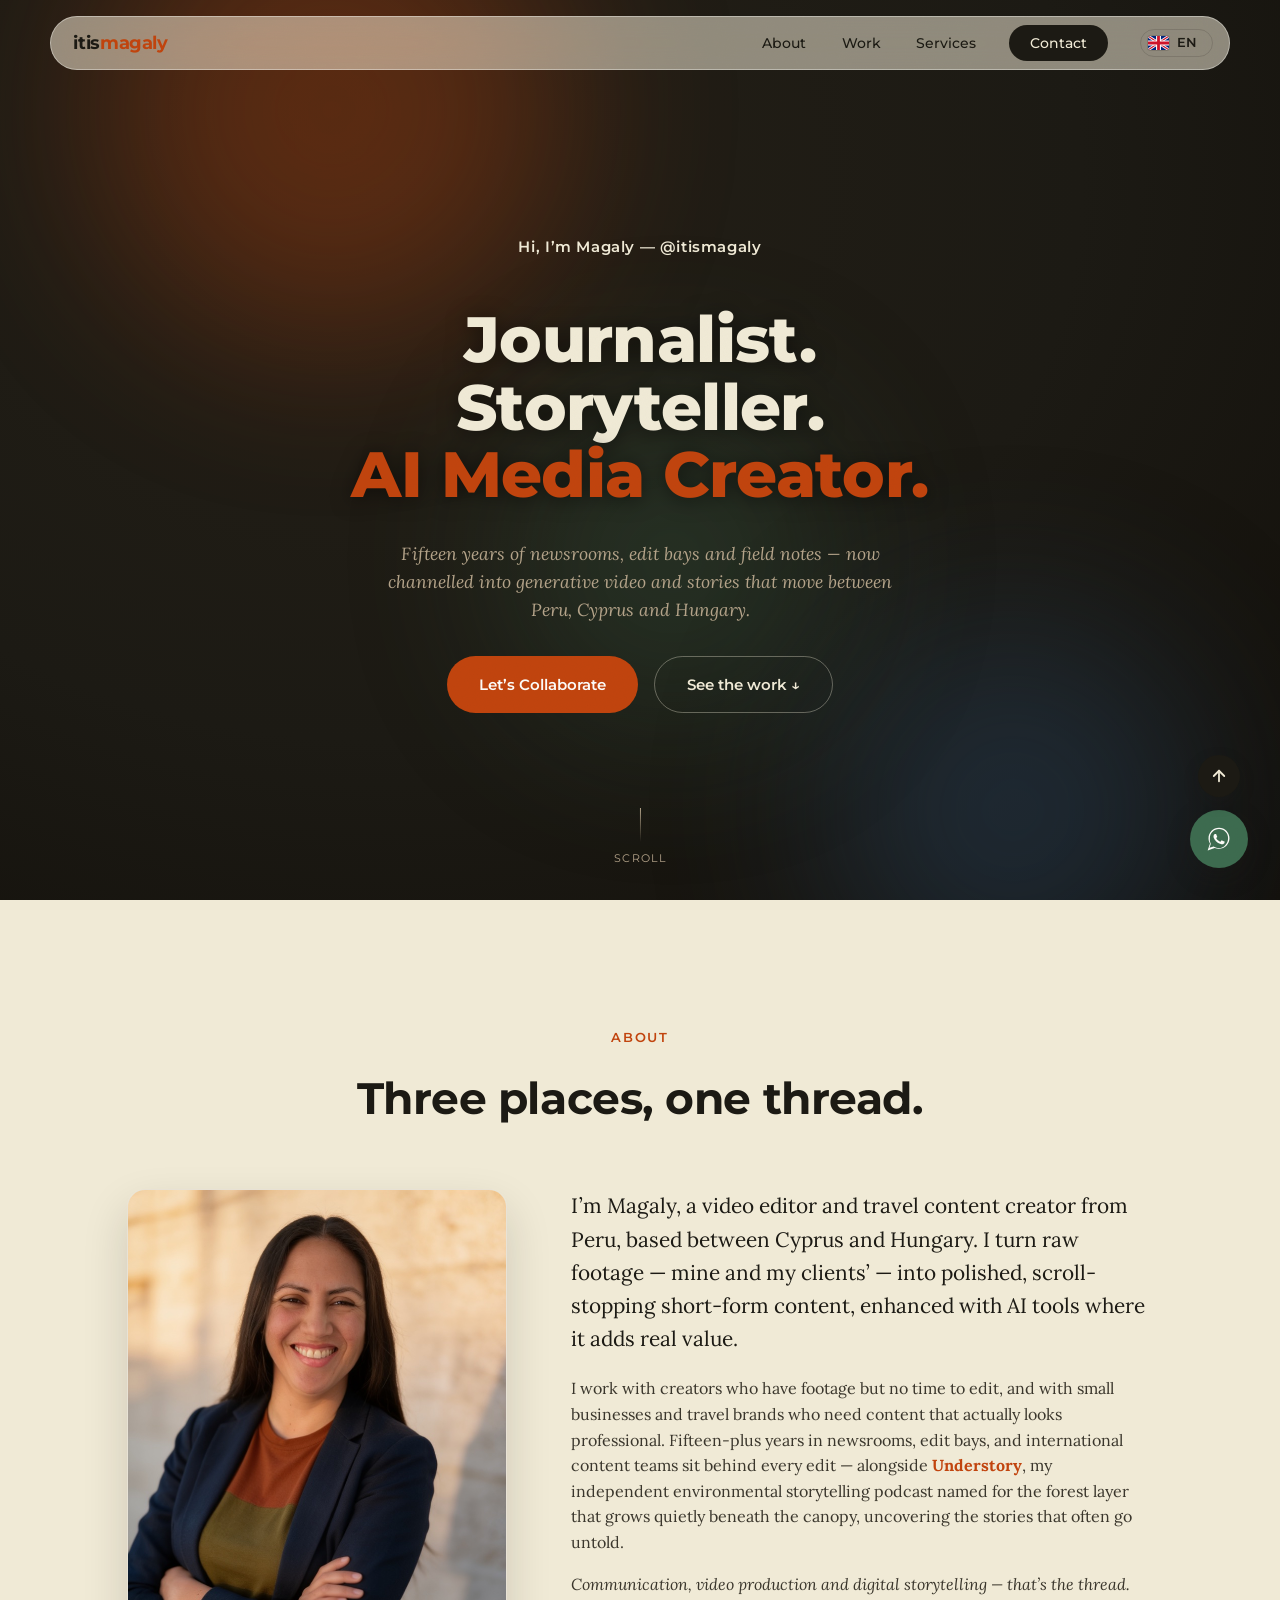
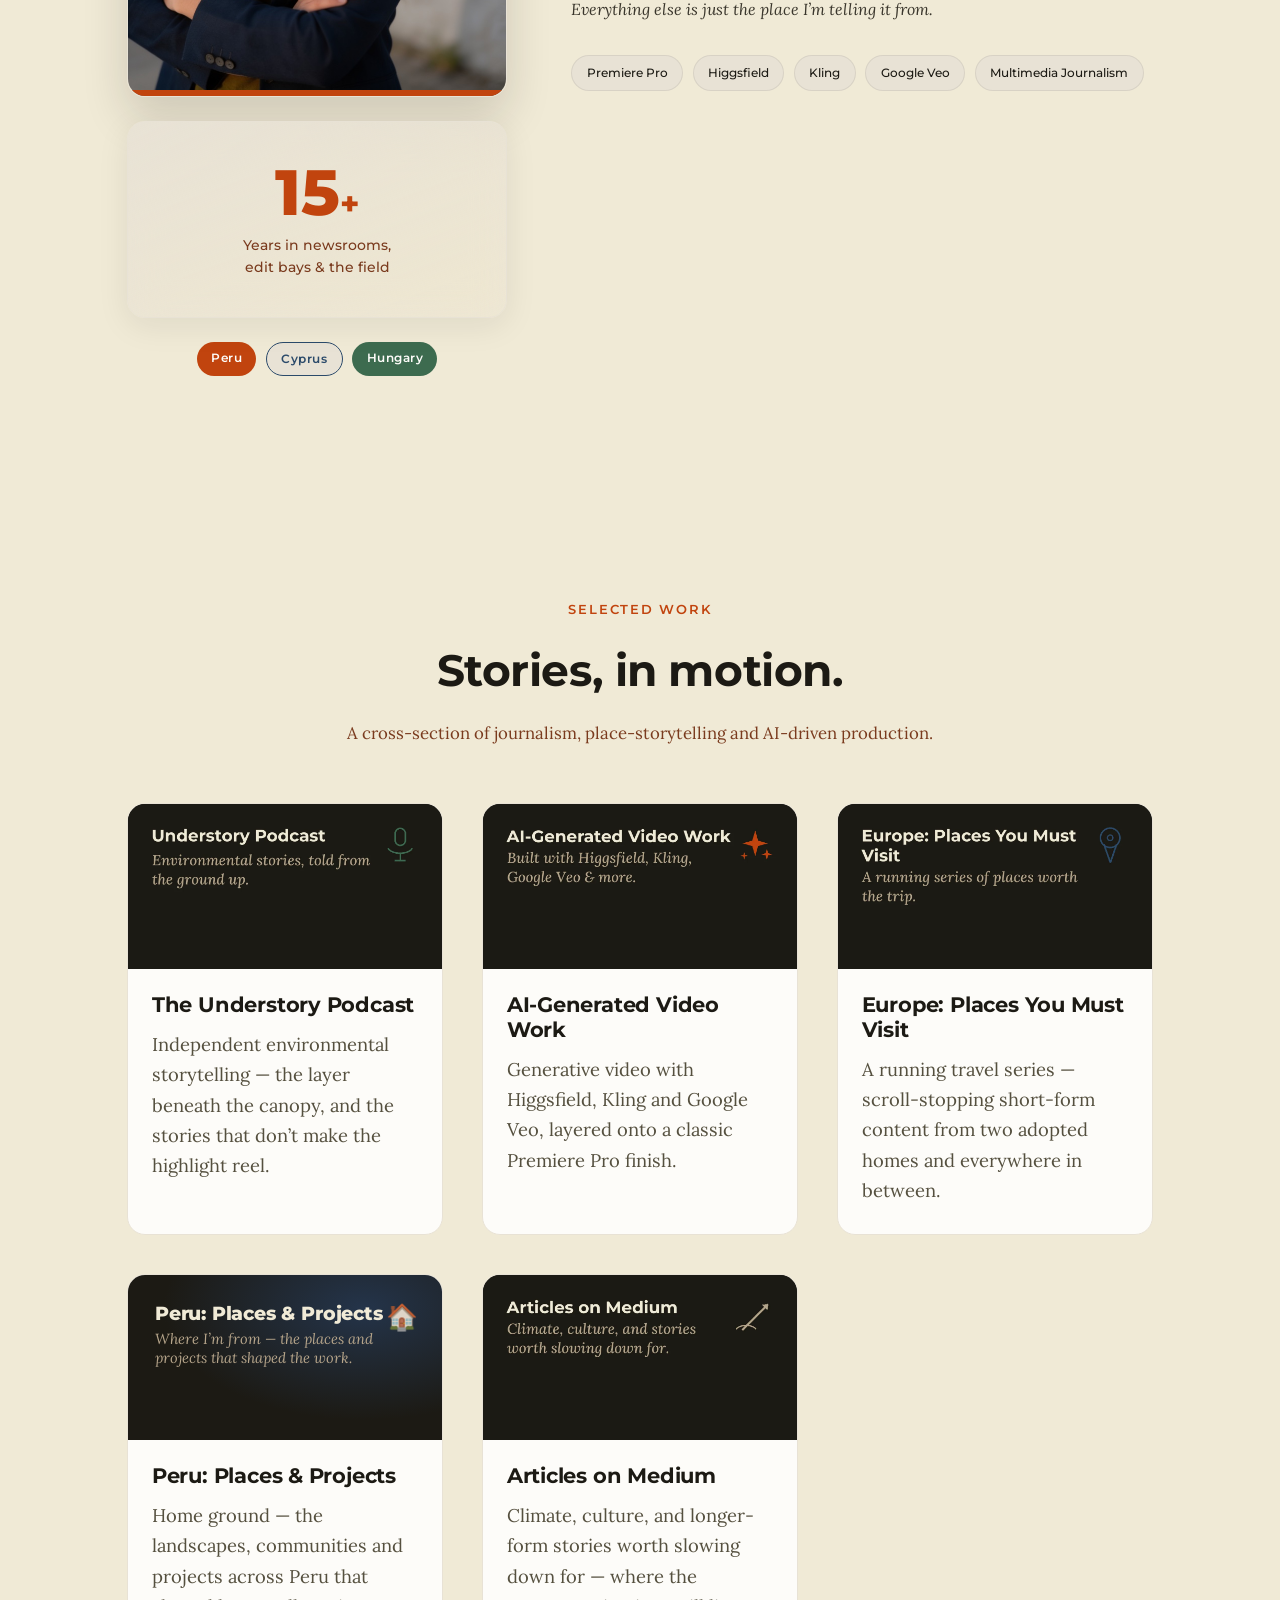
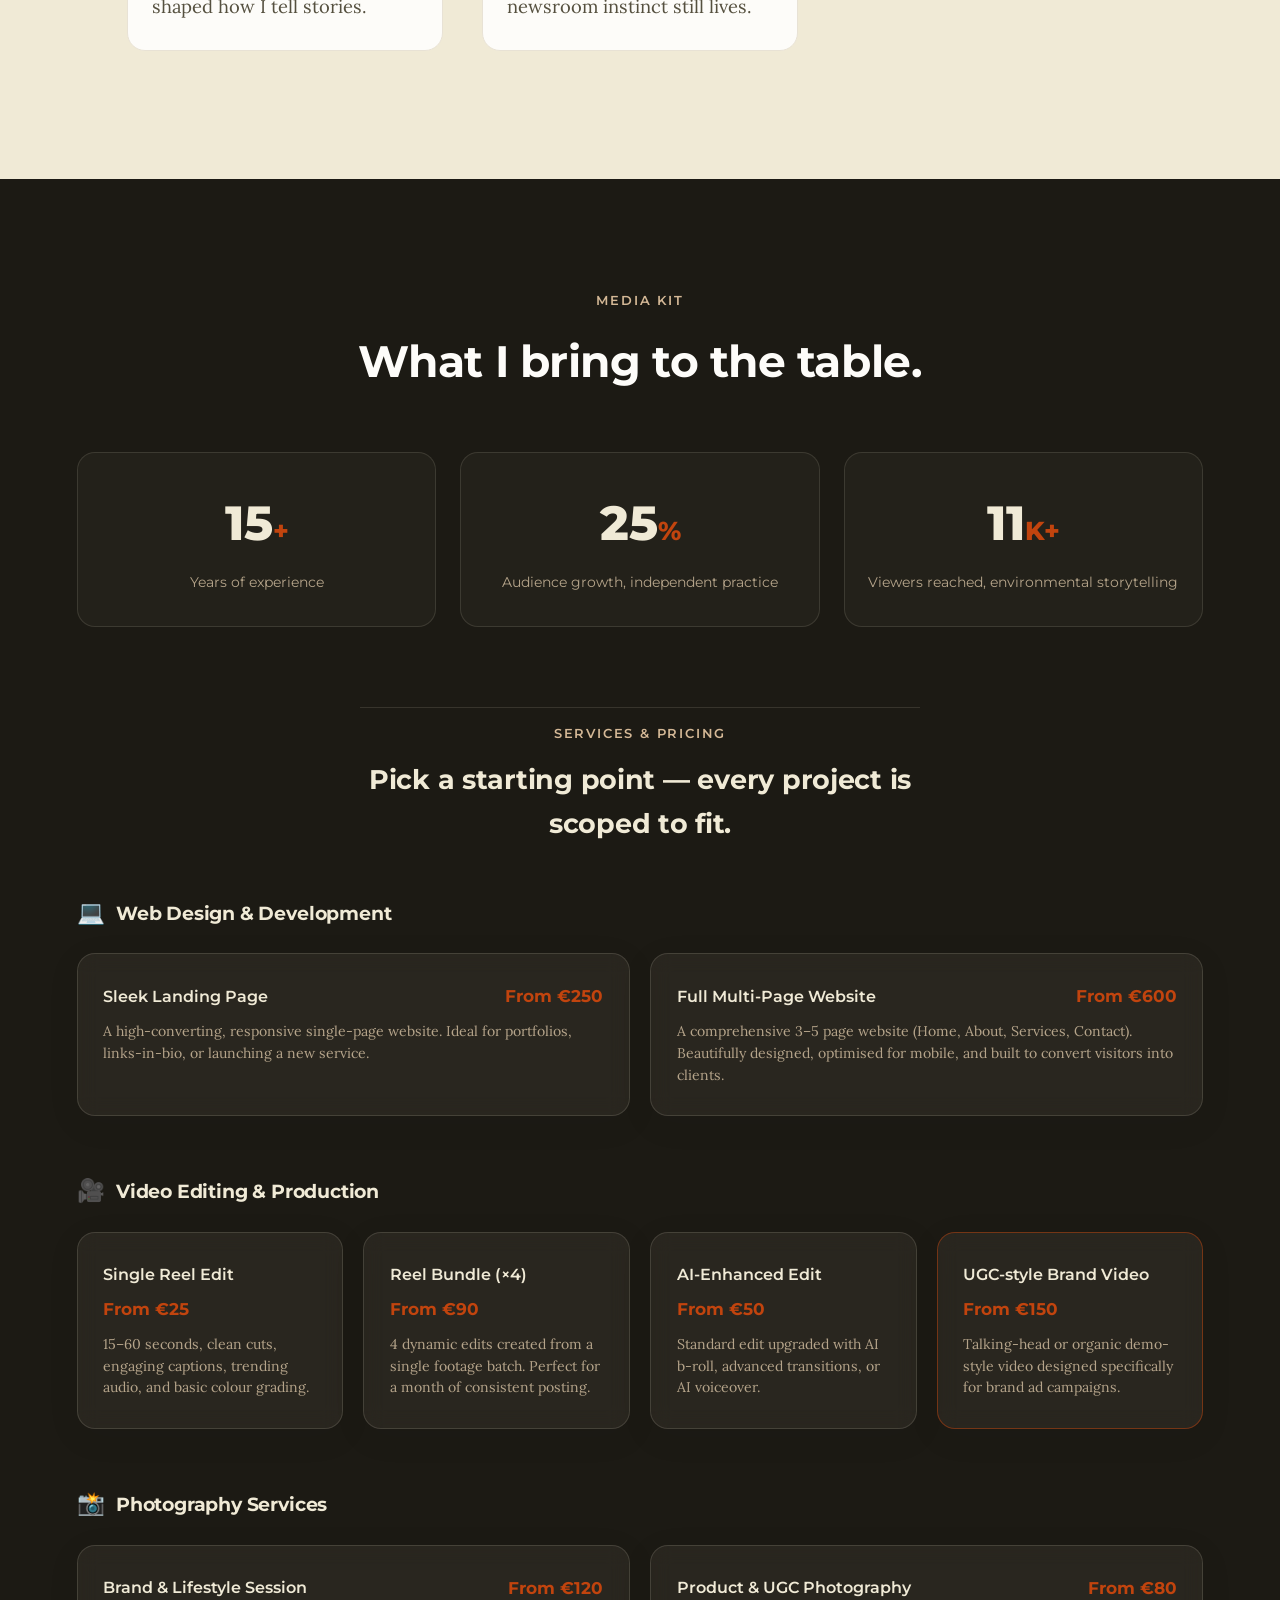
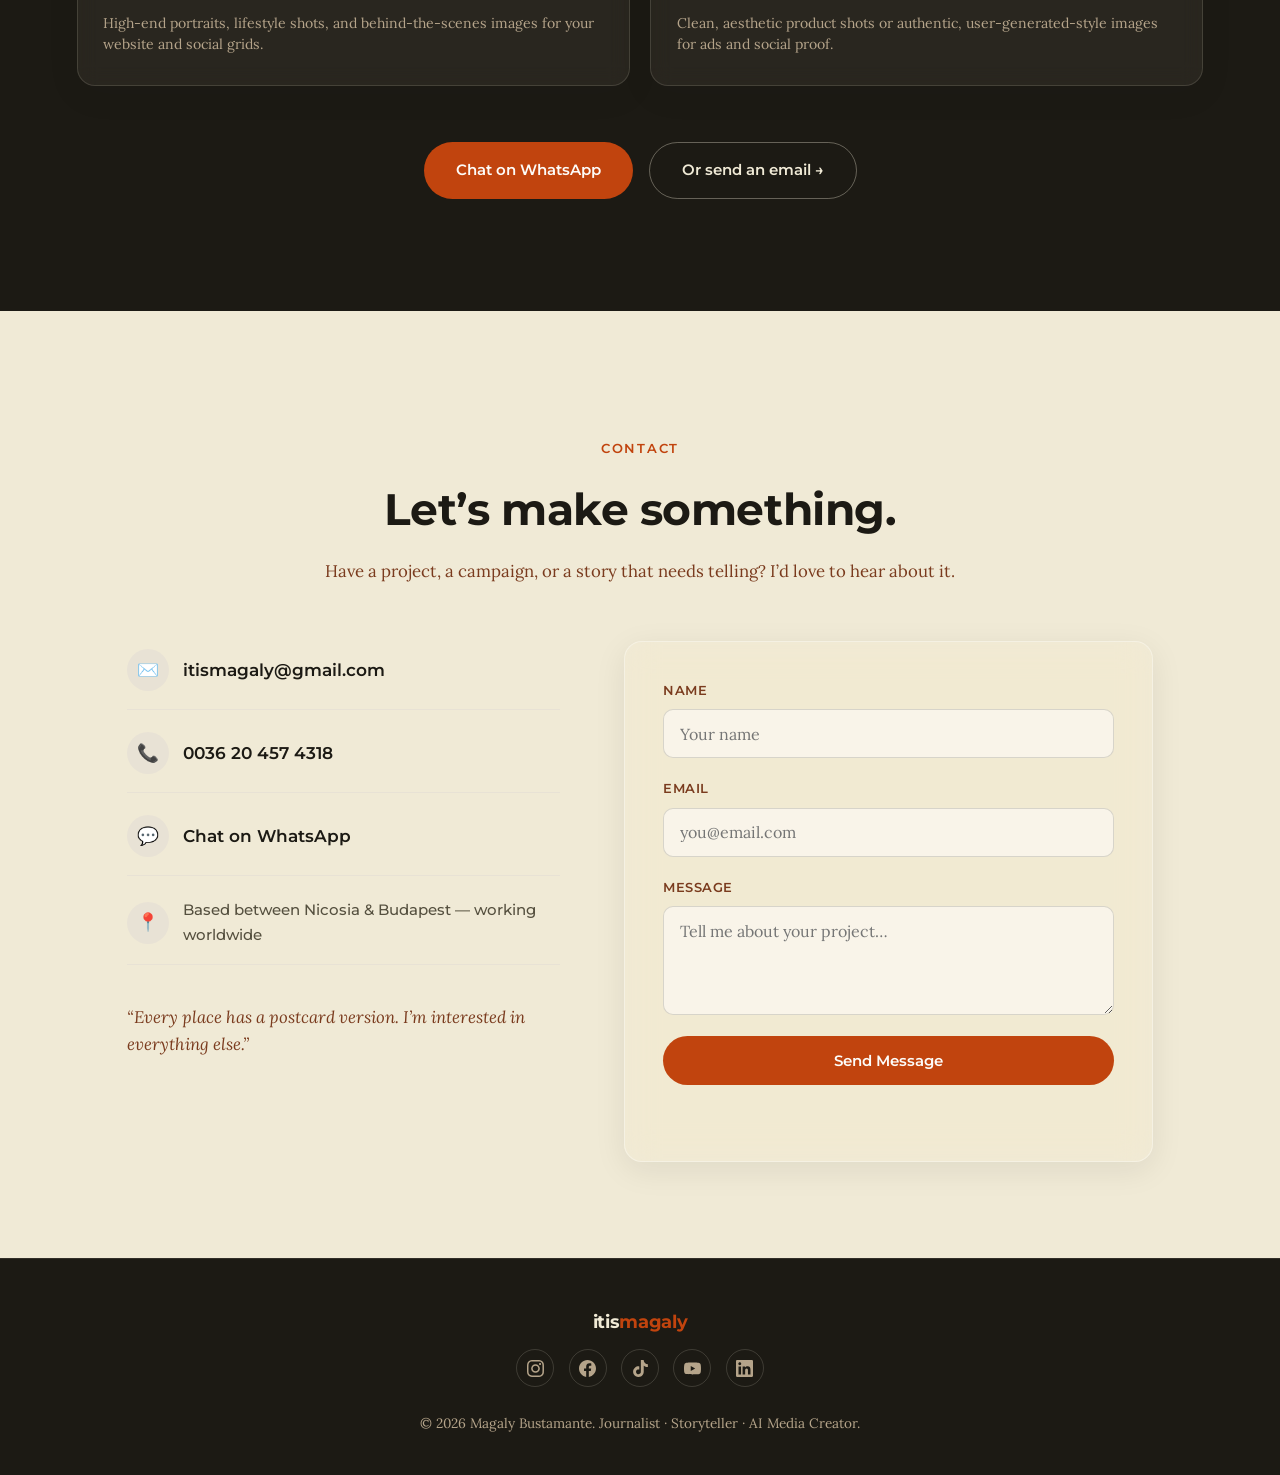
==== index.html @ c301f67a "Add Google Search Console verification meta tag" ====
<!DOCTYPE html>
<html lang="en">
<head>
<meta charset="UTF-8">
<meta name="viewport" content="width=device-width, initial-scale=1.0">
<meta name="google-site-verification" content="sNaOWu174qwGt184i1YKpu8s0p1bx9-WuOgKT7xO998" />

<!-- Google tag (gtag.js) -->
<script async src="https://www.googletagmanager.com/gtag/js?id=G-E2ERMTDMHC"></script>
<script>
  window.dataLayer = window.dataLayer || [];
  function gtag(){dataLayer.push(arguments);}
  gtag('js', new Date());

  gtag('config', 'G-E2ERMTDMHC');
</script>

<title>itismagaly — Journalist, Storyteller &amp; AI Media Creator</title>
<meta name="description" content="Magaly Bustamante — multimedia journalist, video editor and GenAI content creator connecting Peru, Cyprus and Hungary through story.">
<link rel="canonical" href="https://www.magalybustamante.com/">

<!-- Favicons -->
<link rel="icon" href="/favicon.ico" sizes="any">
<link rel="icon" type="image/png" sizes="16x16" href="/assets/favicon/favicon-16x16.png">
<link rel="icon" type="image/png" sizes="32x32" href="/assets/favicon/favicon-32x32.png">
<link rel="icon" type="image/png" sizes="48x48" href="/assets/favicon/favicon-48x48.png">
<link rel="apple-touch-icon" sizes="180x180" href="/assets/favicon/apple-touch-icon.png">
<link rel="manifest" href="/site.webmanifest">
<meta name="theme-color" content="#1C1A14">

<!-- Open Graph -->
<meta property="og:type" content="website">
<meta property="og:site_name" content="itismagaly">
<meta property="og:title" content="itismagaly — Journalist, Storyteller &amp; AI Media Creator">
<meta property="og:description" content="Magaly Bustamante — multimedia journalist, video editor and GenAI content creator connecting Peru, Cyprus and Hungary through story.">
<meta property="og:url" content="https://www.magalybustamante.com/">
<meta property="og:image" content="https://www.magalybustamante.com/assets/img/og-image.jpg">
<meta property="og:image:width" content="1200">
<meta property="og:image:height" content="630">
<meta property="og:locale" content="en_US">
<meta property="og:locale:alternate" content="es_ES">

<!-- Twitter Card -->
<meta name="twitter:card" content="summary_large_image">
<meta name="twitter:title" content="itismagaly — Journalist, Storyteller &amp; AI Media Creator">
<meta name="twitter:description" content="Magaly Bustamante — multimedia journalist, video editor and GenAI content creator connecting Peru, Cyprus and Hungary through story.">
<meta name="twitter:image" content="https://www.magalybustamante.com/assets/img/og-image.jpg">

<link rel="preconnect" href="https://fonts.googleapis.com">
<link rel="preconnect" href="https://fonts.gstatic.com" crossorigin>
<link href="https://fonts.googleapis.com/css2?family=Montserrat:wght@400;500;600;700;800&family=Lora:ital,wght@0,400;0,500;1,400;1,500&display=swap" rel="stylesheet">
<link rel="stylesheet" href="styles.css">

<script type="application/ld+json">
{
  "@context": "https://schema.org",
  "@type": "Person",
  "name": "Magaly Bustamante",
  "alternateName": "itismagaly",
  "url": "https://www.magalybustamante.com/",
  "image": "https://www.magalybustamante.com/assets/img/about-portrait.jpg",
  "jobTitle": "Journalist, Video Editor & AI Media Creator",
  "description": "Multimedia journalist, video editor and GenAI content creator connecting Peru, Cyprus and Hungary through story.",
  "email": "mailto:itismagaly@gmail.com",
  "nationality": "Peruvian",
  "sameAs": [
    "https://www.instagram.com/itismagaly/",
    "https://www.facebook.com/itismagaly/",
    "https://www.tiktok.com/@itismagaly/",
    "https://www.youtube.com/@Itismagaly",
    "https://www.linkedin.com/in/magalybustamante/",
    "https://medium.com/@itsmagaly"
  ]
}
</script>
</head>
<body>

<div class="grain"></div>
<div class="scroll-progress" id="scrollProgress"></div>

<!-- NAV -->
<header class="nav-wrap">
  <nav class="nav glass" id="nav">
    <a href="#top" class="logo">itis<span>magaly</span></a>
    <button class="nav-toggle" id="navToggle" data-i18n-aria="nav.toggleAria" aria-label="Toggle menu" aria-expanded="false">
      <span></span><span></span><span></span>
    </button>
    <ul class="nav-links" id="navLinks">
      <li><a href="#about" class="nav-link" data-i18n="nav.about">About</a></li>
      <li><a href="#work" class="nav-link" data-i18n="nav.work">Work</a></li>
      <li><a href="#services" class="nav-link" data-i18n="nav.services">Services</a></li>
      <li><a href="#contact" class="nav-link nav-cta" data-i18n="nav.contact">Contact</a></li>
      <li class="lang-item">
        <button type="button" class="lang-toggle" id="langToggle" data-i18n-aria="lang.toggleAria" aria-label="Switch to Spanish">
          <span class="lang-flag" aria-hidden="true">
            <svg class="flag-icon" id="flagGB" viewBox="0 0 60 40" xmlns="http://www.w3.org/2000/svg">
              <rect width="60" height="40" fill="#00247d"/>
              <path d="M0,0 L60,40 M60,0 L0,40" stroke="#fff" stroke-width="8"/>
              <path d="M0,0 L60,40 M60,0 L0,40" stroke="#cf142b" stroke-width="3.2"/>
              <path d="M30,0 V40 M0,20 H60" stroke="#fff" stroke-width="14"/>
              <path d="M30,0 V40 M0,20 H60" stroke="#cf142b" stroke-width="8"/>
            </svg>
            <svg class="flag-icon" id="flagES" viewBox="0 0 60 40" xmlns="http://www.w3.org/2000/svg">
              <rect width="60" height="40" fill="#aa151b"/>
              <rect y="10" width="60" height="20" fill="#f1bf00"/>
            </svg>
          </span>
          <span class="lang-code" id="langCode">EN</span>
        </button>
      </li>
    </ul>
  </nav>
</header>

<!-- HERO -->
<section class="hero" id="top">
  <div class="hero-blobs" aria-hidden="true">
    <span class="blob blob-terracotta"></span>
    <span class="blob blob-aegean"></span>
    <span class="blob blob-forest"></span>
  </div>

  <p class="eyebrow"><span data-i18n="hero.eyebrow">Hi, I&rsquo;m Magaly &mdash;</span> <span>@itismagaly</span></p>

  <h1 class="hero-title">
    <span data-i18n="hero.line1">Journalist.</span><br>
    <span data-i18n="hero.line2">Storyteller.</span><br>
    <span class="accent-text" data-i18n="hero.line3">AI Media Creator.</span>
  </h1>

  <p class="hero-sub" data-i18n="hero.sub">
    Fifteen years of newsrooms, edit bays and field notes &mdash; now channelled into
    generative video and stories that move between Peru, Cyprus and Hungary.
  </p>
  <div class="hero-cta">
    <a href="#contact" class="btn btn-primary btn-glow" data-i18n="hero.cta1">Let&rsquo;s Collaborate</a>
    <a href="#work" class="btn btn-ghost" data-i18n="hero.cta2">See the work &darr;</a>
  </div>

  <div class="scroll-cue" aria-hidden="true">
    <span></span>
    <small data-i18n="hero.scroll">Scroll</small>
  </div>
</section>

<!-- ABOUT -->
<section class="about" id="about">
  <div class="section-head reveal">
    <p class="kicker" data-i18n="about.kicker">About</p>
    <h2 data-i18n="about.title">Three places, one thread.</h2>
  </div>

  <div class="about-grid">
    <div class="about-figure reveal">
      <div class="portrait">
        <img src="assets/img/about-portrait.jpg" alt="Magaly Bustamante" width="750" height="1000" loading="lazy" decoding="async">
      </div>
      <div class="about-meta">
        <div class="stat-card glass">
          <span class="stat-num"><span class="count" data-count-to="15">0</span><small>+</small></span>
          <span class="stat-label" data-i18n-html="about.statLabel">Years in newsrooms,<br>edit bays &amp; the field</span>
        </div>
        <div class="place-tags">
          <span class="tag tag-terracotta" data-i18n="about.placePeru">Peru</span>
          <span class="tag tag-limestone" data-i18n="about.placeCyprus">Cyprus</span>
          <span class="tag tag-forest" data-i18n="about.placeHungary">Hungary</span>
        </div>
      </div>
    </div>

    <div class="about-copy reveal">
      <p class="lead" data-i18n="about.lead">
        I&rsquo;m Magaly, a video editor and travel content creator from Peru, based
        between Cyprus and Hungary. I turn raw footage &mdash; mine and my clients&rsquo;
        &mdash; into polished, scroll-stopping short-form content, enhanced with AI tools
        where it adds real value.
      </p>
      <p data-i18n-html="about.body">
        I work with creators who have footage but no time to edit, and with small
        businesses and travel brands who need content that actually looks professional.
        Fifteen-plus years in newsrooms, edit bays, and international content teams sit
        behind every edit &mdash; alongside <strong>Understory</strong>, my independent
        environmental storytelling podcast named for the forest layer that grows quietly
        beneath the canopy, uncovering the stories that often go untold.
      </p>
      <p class="italic-line" data-i18n="about.italic">
        Communication, video production and digital storytelling &mdash; that&rsquo;s the
        thread. Everything else is just the place I&rsquo;m telling it from.
      </p>

      <div class="tool-row">
        <span class="tool-chip">Premiere Pro</span>
        <span class="tool-chip">Higgsfield</span>
        <span class="tool-chip">Kling</span>
        <span class="tool-chip">Google Veo</span>
        <span class="tool-chip" data-i18n="about.toolJournalism">Multimedia Journalism</span>
      </div>
    </div>
  </div>
</section>

<!-- PORTFOLIO -->
<section class="work" id="work">
  <div class="section-head reveal">
    <p class="kicker" data-i18n="work.kicker">Selected Work</p>
    <h2 data-i18n="work.title">Stories, in motion.</h2>
    <p class="section-sub" data-i18n="work.sub">A cross-section of journalism, place-storytelling and AI-driven production.</p>
  </div>

  <div class="work-grid">

    <a class="card reveal" data-tag="understory" href="https://www.youtube.com/playlist?list=PLd1mB99e3rIVrYmDIwRvPOxI6RP_2pS56" target="_blank" rel="noopener">
      <div class="card-media">
        <picture>
          <source srcset="assets/img/work-understory.webp" type="image/webp">
          <img src="assets/img/work-understory.png" alt="Understory Podcast cover — environmental stories, told from the ground up" width="1200" height="630" loading="lazy" decoding="async">
        </picture>
      </div>
      <div class="card-body">
        <h3 data-i18n="work.card1.title">The Understory Podcast</h3>
        <p data-i18n="work.card1.body">Independent environmental storytelling &mdash; the layer beneath the canopy, and the stories that don&rsquo;t make the highlight reel.</p>
      </div>
    </a>

    <a class="card reveal" data-tag="ai" href="https://www.youtube.com/playlist?list=PLd1mB99e3rIVuTRTNx0jKZxGHqfq9HaEy" target="_blank" rel="noopener">
      <div class="card-media">
        <picture>
          <source srcset="assets/img/work-ai-video.webp" type="image/webp">
          <img src="assets/img/work-ai-video.png" alt="AI-generated video work cover — built with Higgsfield, Kling and Google Veo" width="1200" height="630" loading="lazy" decoding="async">
        </picture>
      </div>
      <div class="card-body">
        <h3 data-i18n="work.card2.title">AI-Generated Video Work</h3>
        <p data-i18n="work.card2.body">Generative video with Higgsfield, Kling and Google Veo, layered onto a classic Premiere Pro finish.</p>
      </div>
    </a>

    <a class="card reveal" data-tag="place" href="https://www.youtube.com/playlist?list=PLd1mB99e3rIXjmAvkHsjleg1-imeEyI2e" target="_blank" rel="noopener">
      <div class="card-media">
        <picture>
          <source srcset="assets/img/work-travel.webp" type="image/webp">
          <img src="assets/img/work-travel.png" alt="Europe: Places You Must Visit — travel YouTube playlist cover" width="1200" height="630" loading="lazy" decoding="async">
        </picture>
      </div>
      <div class="card-body">
        <h3 data-i18n="work.card3.title">Europe: Places You Must Visit</h3>
        <p data-i18n="work.card3.body">A running travel series &mdash; scroll-stopping short-form content from two adopted homes and everywhere in between.</p>
      </div>
    </a>

    <a class="card reveal" data-tag="peru" href="https://www.youtube.com/playlist?list=PLd1mB99e3rIXQy-F4bsGXIsD8sXF5_mo-" target="_blank" rel="noopener">
      <div class="card-media card-media-generated">
        <h4 class="gen-title" data-i18n="work.card4.genTitle">Peru: Places &amp; Projects</h4>
        <p class="gen-sub" data-i18n="work.card4.genSub">Where I&rsquo;m from &mdash; the places and projects that shaped the work.</p>
        <span class="gen-icon" aria-hidden="true">&#127968;</span>
      </div>
      <div class="card-body">
        <h3 data-i18n="work.card4.title">Peru: Places &amp; Projects</h3>
        <p data-i18n="work.card4.body">Home ground &mdash; the landscapes, communities and projects across Peru that shaped how I tell stories.</p>
      </div>
    </a>

    <a class="card reveal" data-tag="journalism" href="https://medium.com/@itsmagaly" target="_blank" rel="noopener">
      <div class="card-media">
        <picture>
          <source srcset="assets/img/work-journalism.webp" type="image/webp">
          <img src="assets/img/work-journalism.png" alt="Articles on Medium cover — climate, culture and longer-form stories" width="1200" height="630" loading="lazy" decoding="async">
        </picture>
      </div>
      <div class="card-body">
        <h3 data-i18n="work.card5.title">Articles on Medium</h3>
        <p data-i18n="work.card5.body">Climate, culture, and longer-form stories worth slowing down for &mdash; where the newsroom instinct still lives.</p>
      </div>
    </a>

  </div>
</section>

<!-- MEDIA KIT / STATS -->
<section class="mediakit" id="services">
  <div class="mediakit-inner">
    <div class="section-head section-head-light reveal">
      <p class="kicker kicker-light" data-i18n="mediakit.kicker">Media Kit</p>
      <h2 data-i18n="mediakit.title">What I bring to the table.</h2>
    </div>

    <div class="stats-row reveal">
      <div class="stat-block">
        <span class="stat-block-num"><span class="count" data-count-to="15">0</span><small>+</small></span>
        <span class="stat-block-label" data-i18n="mediakit.stat1">Years of experience</span>
      </div>
      <div class="stat-block">
        <span class="stat-block-num"><span class="count" data-count-to="25">0</span><small>%</small></span>
        <span class="stat-block-label" data-i18n="mediakit.stat2">Audience growth, independent practice</span>
      </div>
      <div class="stat-block">
        <span class="stat-block-num"><span class="count" data-count-to="11">0</span><small>K+</small></span>
        <span class="stat-block-label" data-i18n="mediakit.stat3">Viewers reached, environmental storytelling</span>
      </div>
    </div>

    <div class="pricing-intro reveal">
      <p class="kicker kicker-light" data-i18n="mediakit.pricingKicker">Services &amp; Pricing</p>
      <h3 data-i18n="mediakit.pricingTitle">Pick a starting point &mdash; every project is scoped to fit.</h3>
    </div>

    <div class="service-category reveal">
      <div class="service-category-head">
        <span class="category-icon">&#128187;</span>
        <h4 data-i18n="mediakit.cat1.title">Web Design &amp; Development</h4>
      </div>
      <div class="pricing-grid">
        <div class="price-card glass">
          <div class="price-card-top">
            <h5 data-i18n="mediakit.cat1.item1.title">Sleek Landing Page</h5>
            <span class="price-tag"><span data-i18n="price.from">From</span> &euro;250</span>
          </div>
          <p data-i18n="mediakit.cat1.item1.body">A high-converting, responsive single-page website. Ideal for portfolios, links-in-bio, or launching a new service.</p>
        </div>
        <div class="price-card glass">
          <div class="price-card-top">
            <h5 data-i18n="mediakit.cat1.item2.title">Full Multi-Page Website</h5>
            <span class="price-tag"><span data-i18n="price.from">From</span> &euro;600</span>
          </div>
          <p data-i18n="mediakit.cat1.item2.body">A comprehensive 3&ndash;5 page website (Home, About, Services, Contact). Beautifully designed, optimised for mobile, and built to convert visitors into clients.</p>
        </div>
      </div>
    </div>

    <div class="service-category reveal">
      <div class="service-category-head">
        <span class="category-icon">&#127909;</span>
        <h4 data-i18n="mediakit.cat2.title">Video Editing &amp; Production</h4>
      </div>
      <div class="pricing-grid">
        <div class="price-card glass">
          <div class="price-card-top">
            <h5 data-i18n="mediakit.cat2.item1.title">Single Reel Edit</h5>
            <span class="price-tag"><span data-i18n="price.from">From</span> &euro;25</span>
          </div>
          <p data-i18n="mediakit.cat2.item1.body">15&ndash;60 seconds, clean cuts, engaging captions, trending audio, and basic colour grading.</p>
        </div>
        <div class="price-card glass">
          <div class="price-card-top">
            <h5 data-i18n="mediakit.cat2.item2.title">Reel Bundle (&times;4)</h5>
            <span class="price-tag"><span data-i18n="price.from">From</span> &euro;90</span>
          </div>
          <p data-i18n="mediakit.cat2.item2.body">4 dynamic edits created from a single footage batch. Perfect for a month of consistent posting.</p>
        </div>
        <div class="price-card glass">
          <div class="price-card-top">
            <h5 data-i18n="mediakit.cat2.item3.title">AI-Enhanced Edit</h5>
            <span class="price-tag"><span data-i18n="price.from">From</span> &euro;50</span>
          </div>
          <p data-i18n="mediakit.cat2.item3.body">Standard edit upgraded with AI b-roll, advanced transitions, or AI voiceover.</p>
        </div>
        <div class="price-card glass price-card-featured">
          <div class="price-card-top">
            <h5 data-i18n="mediakit.cat2.item4.title">UGC-style Brand Video</h5>
            <span class="price-tag"><span data-i18n="price.from">From</span> &euro;150</span>
          </div>
          <p data-i18n="mediakit.cat2.item4.body">Talking-head or organic demo-style video designed specifically for brand ad campaigns.</p>
        </div>
      </div>
    </div>

    <div class="service-category reveal">
      <div class="service-category-head">
        <span class="category-icon">&#128248;</span>
        <h4 data-i18n="mediakit.cat3.title">Photography Services</h4>
      </div>
      <div class="pricing-grid">
        <div class="price-card glass">
          <div class="price-card-top">
            <h5 data-i18n="mediakit.cat3.item1.title">Brand &amp; Lifestyle Session</h5>
            <span class="price-tag"><span data-i18n="price.from">From</span> &euro;120</span>
          </div>
          <p data-i18n="mediakit.cat3.item1.body">High-end portraits, lifestyle shots, and behind-the-scenes images for your website and social grids.</p>
        </div>
        <div class="price-card glass">
          <div class="price-card-top">
            <h5 data-i18n="mediakit.cat3.item2.title">Product &amp; UGC Photography</h5>
            <span class="price-tag"><span data-i18n="price.from">From</span> &euro;80</span>
          </div>
          <p data-i18n="mediakit.cat3.item2.body">Clean, aesthetic product shots or authentic, user-generated-style images for ads and social proof.</p>
        </div>
      </div>
    </div>

    <div class="services-cta reveal">
      <a href="https://wa.me/36204574318?text=Hi%20Magaly%2C%20I%27d%20like%20to%20ask%20about%20a%20project." class="btn btn-primary btn-glow" target="_blank" rel="noopener" data-i18n="cta.whatsapp">Chat on WhatsApp</a>
      <a href="#contact" class="btn btn-ghost" data-i18n="cta.email">Or send an email &rarr;</a>
    </div>
  </div>
</section>

<!-- CONTACT -->
<section class="contact" id="contact">
  <div class="section-head reveal">
    <p class="kicker" data-i18n="contact.kicker">Contact</p>
    <h2 data-i18n="contact.title">Let&rsquo;s make something.</h2>
    <p class="section-sub" data-i18n="contact.sub">Have a project, a campaign, or a story that needs telling? I&rsquo;d love to hear about it.</p>
  </div>

  <div class="contact-grid">
    <div class="contact-info reveal">
      <a class="contact-line" href="mailto:itismagaly@gmail.com">
        <span class="contact-icon">&#9993;&#65039;</span>
        <span>itismagaly@gmail.com</span>
      </a>
      <a class="contact-line" href="tel:+36204574318">
        <span class="contact-icon">&#128222;</span>
        <span>0036 20 457 4318</span>
      </a>
      <a class="contact-line" href="https://wa.me/36204574318?text=Hi%20Magaly%2C%20I%27d%20like%20to%20ask%20about%20a%20project." target="_blank" rel="noopener">
        <span class="contact-icon">&#128172;</span>
        <span data-i18n="cta.whatsapp">Chat on WhatsApp</span>
      </a>
      <div class="contact-line contact-line-static">
        <span class="contact-icon">&#128205;</span>
        <span data-i18n="contact.location">Based between Nicosia &amp; Budapest &mdash; working worldwide</span>
      </div>
      <p class="contact-note italic-line" data-i18n="contact.quote">
        &ldquo;Every place has a postcard version. I&rsquo;m interested in everything else.&rdquo;
      </p>
    </div>

    <form class="contact-form glass reveal" id="contactForm" novalidate>
      <input type="hidden" name="access_key" value="e21633e6-55b4-4673-9127-25a73481f672">
      <input type="hidden" name="subject" value="New message from magalybustamante.com">
      <input type="checkbox" name="botcheck" class="hidden" style="display:none" tabindex="-1" autocomplete="off">
      <div class="form-row">
        <label for="name" data-i18n="contact.form.name">Name</label>
        <input type="text" id="name" name="name" required autocomplete="name" placeholder="Your name" data-i18n-placeholder="contact.form.namePh">
      </div>
      <div class="form-row">
        <label for="email" data-i18n="contact.form.email">Email</label>
        <input type="email" id="email" name="email" required autocomplete="email" placeholder="you@email.com" data-i18n-placeholder="contact.form.emailPh">
      </div>
      <div class="form-row">
        <label for="message" data-i18n="contact.form.message">Message</label>
        <textarea id="message" name="message" rows="4" required placeholder="Tell me about your project&hellip;" data-i18n-placeholder="contact.form.messagePh"></textarea>
      </div>
      <button type="submit" class="btn btn-primary btn-glow btn-block">
        <span class="btn-text" data-i18n="contact.form.submit">Send Message</span>
      </button>
      <p class="form-status" id="formStatus" role="status" aria-live="polite"></p>
    </form>
  </div>
</section>

<footer class="footer">
  <a href="#top" class="logo logo-footer">itis<span>magaly</span></a>

  <div class="social-links">
    <a href="https://www.instagram.com/itismagaly/" target="_blank" rel="noopener noreferrer" aria-label="Instagram">
      <svg viewBox="0 0 24 24" fill="currentColor" aria-hidden="true"><path d="M12 0C8.74 0 8.333.014 7.053.072 5.775.132 4.905.333 4.14.63c-.789.306-1.459.717-2.126 1.384S.935 3.35.63 4.14C.333 4.905.131 5.775.072 7.053.014 8.333 0 8.74 0 12s.014 3.667.072 4.947c.06 1.277.261 2.148.558 2.913.306.788.717 1.459 1.384 2.126.667.666 1.336 1.079 2.126 1.384.766.296 1.636.499 2.913.558C8.333 23.986 8.74 24 12 24s3.667-.014 4.947-.072c1.277-.06 2.148-.262 2.913-.558.788-.306 1.459-.718 2.126-1.384.666-.667 1.079-1.335 1.384-2.126.296-.765.499-1.636.558-2.913.058-1.28.072-1.687.072-4.947s-.014-3.667-.072-4.947c-.06-1.277-.262-2.149-.558-2.913-.306-.789-.718-1.459-1.384-2.126C21.319 1.347 20.651.935 19.86.63c-.765-.297-1.636-.499-2.913-.558C15.667.014 15.26 0 12 0zm0 2.16c3.203 0 3.585.016 4.85.071 1.17.055 1.805.249 2.227.415.562.217.96.477 1.382.896.419.42.679.819.896 1.381.164.422.36 1.057.413 2.227.057 1.266.07 1.646.07 4.85s-.015 3.585-.074 4.85c-.061 1.17-.256 1.805-.421 2.227-.224.562-.479.96-.897 1.382-.419.419-.824.679-1.38.896-.42.164-1.065.36-2.235.413-1.274.057-1.649.07-4.859.07-3.211 0-3.586-.015-4.859-.074-1.171-.061-1.816-.256-2.236-.421-.569-.224-.96-.479-1.379-.897-.421-.419-.69-.824-.9-1.38-.165-.42-.359-1.065-.42-2.235-.045-1.26-.061-1.649-.061-4.844 0-3.196.016-3.586.061-4.861.061-1.17.255-1.814.42-2.234.21-.57.479-.96.9-1.381.419-.419.81-.689 1.379-.898.42-.166 1.051-.361 2.221-.421 1.275-.045 1.65-.06 4.859-.06l.045.03zm0 3.678c-3.405 0-6.162 2.76-6.162 6.162 0 3.405 2.76 6.162 6.162 6.162 3.405 0 6.162-2.76 6.162-6.162 0-3.405-2.76-6.162-6.162-6.162zM12 16c-2.21 0-4-1.79-4-4s1.79-4 4-4 4 1.79 4 4-1.79 4-4 4zm7.846-10.405c0 .795-.646 1.44-1.44 1.44-.795 0-1.44-.646-1.44-1.44 0-.794.646-1.439 1.44-1.439.793-.001 1.44.645 1.44 1.439z"/></svg>
    </a>
    <a href="https://www.facebook.com/itismagaly/" target="_blank" rel="noopener noreferrer" aria-label="Facebook">
      <svg viewBox="0 0 24 24" fill="currentColor" aria-hidden="true"><path d="M24 12.073c0-6.627-5.373-12-12-12s-12 5.373-12 12c0 5.99 4.388 10.954 10.125 11.854v-8.385H7.078v-3.47h3.047V9.43c0-3.007 1.792-4.669 4.533-4.669 1.312 0 2.686.235 2.686.235v2.953H15.83c-1.491 0-1.956.925-1.956 1.874v2.25h3.328l-.532 3.47h-2.796v8.385C19.612 23.027 24 18.062 24 12.073z"/></svg>
    </a>
    <a href="https://www.tiktok.com/@itismagaly/" target="_blank" rel="noopener noreferrer" aria-label="TikTok">
      <svg viewBox="0 0 24 24" fill="currentColor" aria-hidden="true"><path d="M12.525.02c1.31-.02 2.61-.01 3.91-.02.08 1.53.63 3.09 1.75 4.17 1.12 1.11 2.7 1.62 4.24 1.79v4.03c-1.44-.05-2.89-.35-4.2-.97-.57-.26-1.1-.59-1.62-.93-.01 2.92.01 5.84-.02 8.75-.08 1.4-.54 2.79-1.35 3.94-1.31 1.92-3.58 3.17-5.91 3.21-1.43.08-2.86-.31-4.08-1.03-2.02-1.19-3.44-3.37-3.65-5.71-.02-.5-.03-1-.01-1.49.18-1.9 1.12-3.7 2.58-4.95 1.66-1.43 3.98-2.13 6.15-1.72.02 1.48-.04 2.96-.04 4.44-.99-.32-2.15-.23-3.02.37-.63.41-1.11 1.04-1.36 1.75-.21.51-.15 1.07-.14 1.61.24 1.64 1.82 3.02 3.5 2.87 1.12-.01 2.19-.66 2.77-1.61.19-.33.4-.67.41-1.06.1-1.79.06-3.57.07-5.36.01-4.03-.01-8.05.02-12.07z"/></svg>
    </a>
    <a href="https://www.youtube.com/@Itismagaly" target="_blank" rel="noopener noreferrer" aria-label="YouTube">
      <svg viewBox="0 0 24 24" fill="currentColor" aria-hidden="true"><path d="M23.498 6.186a2.974 2.974 0 0 0-2.09-2.108C19.505 3.545 12 3.545 12 3.545s-7.505 0-9.408.533A2.974 2.974 0 0 0 .502 6.186C0 8.1 0 12 0 12s0 3.9.502 5.814a2.974 2.974 0 0 0 2.09 2.108c1.903.533 9.408.533 9.408.533s7.505 0 9.408-.533a2.974 2.974 0 0 0 2.09-2.108C24 15.9 24 12 24 12s0-3.9-.502-5.814zM9.545 15.568V8.432L15.818 12l-6.273 3.568z"/></svg>
    </a>
    <a href="https://www.linkedin.com/in/magalybustamante/" target="_blank" rel="noopener noreferrer" aria-label="LinkedIn">
      <svg viewBox="0 0 24 24" fill="currentColor" aria-hidden="true"><path d="M20.447 20.452h-3.554v-5.569c0-1.328-.027-3.037-1.852-3.037-1.853 0-2.136 1.445-2.136 2.939v5.667H9.351V9h3.414v1.561h.046c.477-.9 1.637-1.85 3.37-1.85 3.601 0 4.267 2.37 4.267 5.455v6.286zM5.337 7.433c-1.144 0-2.063-.926-2.063-2.065 0-1.138.92-2.063 2.063-2.063 1.14 0 2.064.925 2.064 2.063 0 1.139-.925 2.065-2.064 2.065zm1.782 13.019H3.555V9h3.564v11.452zM22.225 0H1.771C.792 0 0 .774 0 1.729v20.542C0 23.227.792 24 1.771 24h20.451C23.2 24 24 23.227 24 22.271V1.729C24 .774 23.2 0 22.222 0h.003z"/></svg>
    </a>
  </div>

  <p>&copy; <span id="year"></span> Magaly Bustamante. <span data-i18n="footer.tagline">Journalist &middot; Storyteller &middot; AI Media Creator.</span></p>
</footer>

<div class="floating-actions">
  <button type="button" class="fab fab-top" id="backToTop" data-i18n-aria="fab.backToTop" aria-label="Back to top">
    <svg viewBox="0 0 24 24" fill="none" stroke="currentColor" stroke-width="2.4" stroke-linecap="round" stroke-linejoin="round" aria-hidden="true"><path d="M12 19V5"/><path d="M5 12l7-7 7 7"/></svg>
  </button>
  <a class="fab fab-whatsapp btn-glow" href="https://wa.me/36204574318?text=Hi%20Magaly%2C%20I%27d%20like%20to%20ask%20about%20a%20project." target="_blank" rel="noopener" data-i18n-aria="fab.whatsapp" aria-label="Chat with Magaly on WhatsApp">
    <svg viewBox="0 0 32 32" fill="currentColor" aria-hidden="true"><path d="M16.01 3C9.38 3 4 8.37 4 15c0 2.23.62 4.32 1.7 6.11L3 29l8.1-2.63A12.9 12.9 0 0 0 16.01 27C22.63 27 28 21.63 28 15S22.63 3 16.01 3zm0 23.4c-2.02 0-3.98-.55-5.68-1.58l-.41-.24-4.8 1.56 1.57-4.68-.26-.43A10.4 10.4 0 0 1 5.6 15c0-5.75 4.67-10.4 10.41-10.4S26.4 9.25 26.4 15 21.75 26.4 16.01 26.4zm5.7-7.8c-.31-.16-1.84-.9-2.12-1.01-.29-.1-.5-.16-.7.16-.21.31-.8 1.01-.98 1.22-.18.2-.36.23-.67.08-.31-.16-1.32-.49-2.51-1.56-.93-.83-1.56-1.86-1.74-2.17-.18-.31-.02-.48.14-.63.14-.14.31-.36.47-.55.16-.18.21-.31.31-.52.1-.2.05-.39-.02-.55-.08-.16-.7-1.69-.96-2.32-.25-.6-.51-.52-.7-.53h-.6c-.2 0-.55.08-.83.39-.29.31-1.09 1.07-1.09 2.6 0 1.53 1.12 3.01 1.27 3.22.16.2 2.2 3.36 5.33 4.71.75.32 1.33.51 1.78.66.75.24 1.43.2 1.97.13.6-.09 1.84-.75 2.1-1.48.26-.72.26-1.34.18-1.47-.07-.13-.28-.21-.59-.36z"/></svg>
  </a>
</div>

<script src="script.js"></script>
</body>
</html>
---- styles.css ----
/* ==========================================================================
   itismagaly — brand tokens
   ========================================================================== */
:root {
  /* Primary palette */
  --ink: #1C1A14;
  --terracotta: #C1440E;
  --limestone: #F0EAD6;
  --forest: #3D6B4F;
  --sand: #B5A48A;

  /* Secondary palette */
  --aegean: #2B4A6A;
  --dust: #D4B896;
  --ember: #7A3B1E;
  --sage: #8FAE8B;
  --mist: #E8E2D5;

  --white: #FDFCF9;

  --font-head: 'Montserrat', sans-serif;
  --font-body: 'Lora', serif;

  --container: 1180px;
  --gap: clamp(1.25rem, 3vw, 2.5rem);
  --radius: 18px;
  --ease: cubic-bezier(0.16, 1, 0.3, 1);
}

* { box-sizing: border-box; }
html { scroll-behavior: smooth; }

body {
  margin: 0;
  background: var(--limestone);
  color: var(--ink);
  font-family: var(--font-body);
  font-size: 16px;
  line-height: 1.6;
  -webkit-font-smoothing: antialiased;
  overflow-x: hidden;
}

@media (prefers-reduced-motion: reduce) {
  html { scroll-behavior: auto; }
  * { animation-duration: 0.01ms !important; transition-duration: 0.01ms !important; }
}

h1, h2, h3, h4 {
  font-family: var(--font-head);
  margin: 0;
  letter-spacing: -0.01em;
  color: var(--ink);
}

p { margin: 0 0 1em; }
a { color: inherit; text-decoration: none; }
img { max-width: 100%; display: block; }

.italic-line {
  font-style: italic;
  color: var(--ember);
}

/* film-grain / texture overlay for depth */
.grain {
  position: fixed;
  inset: 0;
  pointer-events: none;
  z-index: 999;
  opacity: 0.035;
  mix-blend-mode: multiply;
  background-image: url("data:image/svg+xml,%3Csvg xmlns='http://www.w3.org/2000/svg' width='120' height='120'%3E%3Cfilter id='n'%3E%3CfeTurbulence type='fractalNoise' baseFrequency='0.9' numOctaves='2' stitchTiles='stitch'/%3E%3C/filter%3E%3Crect width='100%25' height='100%25' filter='url(%23n)'/%3E%3C/svg%3E");
}

/* scroll progress indicator */
.scroll-progress {
  position: fixed;
  top: 0; left: 0;
  height: 3px;
  width: 0%;
  background: linear-gradient(90deg, var(--terracotta), var(--forest));
  z-index: 1000;
  transition: width 0.12s linear;
}

/* ==========================================================================
   Utility
   ========================================================================== */
.kicker {
  font-family: var(--font-head);
  font-weight: 600;
  font-size: 0.8rem;
  letter-spacing: 0.14em;
  text-transform: uppercase;
  color: var(--terracotta);
  margin-bottom: 0.9rem;
}
.kicker-light { color: var(--dust); }

.section-head { max-width: 640px; margin: 0 auto 3.5rem; text-align: center; }
.section-head h2 { font-size: clamp(2rem, 4vw, 2.75rem); font-weight: 700; }
.section-sub { margin-top: 0.9rem; color: var(--ember); font-size: 1.05rem; }
.section-head-light h2 { color: var(--white); }

.glass {
  background: rgba(240, 234, 214, 0.55);
  backdrop-filter: blur(16px) saturate(140%);
  -webkit-backdrop-filter: blur(16px) saturate(140%);
  border: 1px solid rgba(253, 252, 249, 0.4);
  box-shadow: 0 8px 32px rgba(28, 26, 20, 0.08);
}

.btn {
  display: inline-flex;
  align-items: center;
  gap: 0.5rem;
  font-family: var(--font-head);
  font-weight: 600;
  font-size: 0.95rem;
  padding: 0.95rem 2rem;
  border-radius: 999px;
  border: none;
  cursor: pointer;
  transition: transform 0.35s var(--ease), box-shadow 0.35s var(--ease), background 0.3s;
}
.btn-primary {
  position: relative;
  overflow: hidden;
  background: var(--terracotta);
  color: var(--white);
}
.btn-primary:hover { transform: translateY(-2px); background: #d24f16; }
.btn-primary::before {
  content: '';
  position: absolute;
  top: 0;
  left: -60%;
  width: 40%;
  height: 100%;
  background: linear-gradient(120deg, transparent, rgba(255, 255, 255, 0.4), transparent);
  transform: skewX(-20deg);
  transition: left 0.65s var(--ease);
}
.btn-primary:hover::before { left: 130%; }
.btn-glow {
  box-shadow: 0 0 0 0 rgba(193, 68, 14, 0.55);
  animation: glow-pulse 2.8s ease-in-out infinite;
}
.btn-glow:hover {
  box-shadow: 0 0 28px 6px rgba(193, 68, 14, 0.55), 0 0 60px 10px rgba(193, 68, 14, 0.25);
  animation: none;
}
@keyframes glow-pulse {
  0%, 100% { box-shadow: 0 0 0 0 rgba(193, 68, 14, 0.35); }
  50% { box-shadow: 0 0 20px 4px rgba(193, 68, 14, 0.3); }
}
.btn-ghost {
  background: transparent;
  color: var(--limestone);
  border: 1px solid rgba(240, 234, 214, 0.35);
}
.btn-ghost:hover { border-color: var(--limestone); transform: translateY(-2px); }
.btn-block { width: 100%; justify-content: center; }

.reveal {
  opacity: 0;
  transform: translateY(28px) scale(0.97);
  transition: opacity 0.8s var(--ease), transform 0.8s var(--ease);
}
.reveal.in-view { opacity: 1; transform: translateY(0) scale(1); }

/* ==========================================================================
   Nav
   ========================================================================== */
.nav-wrap {
  position: fixed;
  top: 0; left: 0; right: 0;
  z-index: 100;
  display: flex;
  justify-content: center;
  padding: 1rem clamp(1rem, 4vw, 2rem) 0;
}
.nav {
  width: 100%;
  max-width: var(--container);
  display: flex;
  align-items: center;
  justify-content: space-between;
  padding: 0.7rem 1rem 0.7rem 1.4rem;
  border-radius: 999px;
  transition: box-shadow 0.3s;
}
.logo {
  font-family: var(--font-head);
  font-weight: 700;
  font-size: 1.15rem;
  color: var(--ink);
  letter-spacing: -0.02em;
}
.logo span { color: var(--terracotta); }

.nav-links {
  list-style: none;
  display: flex;
  align-items: center;
  gap: 2rem;
  margin: 0;
  padding: 0;
}
.nav-link {
  font-family: var(--font-head);
  font-weight: 500;
  font-size: 0.9rem;
  color: var(--ink);
  position: relative;
  padding: 0.4rem 0.1rem;
}
.nav-link::after {
  content: '';
  position: absolute;
  left: 0; bottom: -2px;
  width: 0; height: 2px;
  background: var(--terracotta);
  transition: width 0.3s var(--ease);
}
.nav-link:hover::after { width: 100%; }
.nav-link.active { color: var(--terracotta); }
.nav-link.active::after { width: 100%; }
.nav-cta {
  background: var(--ink);
  color: var(--limestone) !important;
  padding: 0.55rem 1.3rem;
  border-radius: 999px;
}
.nav-cta::after { display: none; }
.nav-cta:hover { background: var(--terracotta); }

.nav-toggle {
  display: none;
  flex-direction: column;
  gap: 5px;
  background: none;
  border: none;
  cursor: pointer;
  padding: 0.5rem;
}
.nav-toggle span {
  width: 22px; height: 2px;
  background: var(--ink);
  border-radius: 2px;
  transition: transform 0.3s var(--ease), opacity 0.3s;
}

/* ==========================================================================
   Language toggle
   ========================================================================== */
.lang-item {
  display: flex;
  align-items: center;
}
.lang-toggle {
  display: inline-flex;
  align-items: center;
  gap: 0.5rem;
  font-family: var(--font-head);
  font-weight: 600;
  font-size: 0.8rem;
  letter-spacing: 0.02em;
  color: var(--ink);
  background: transparent;
  border: 1.5px solid rgba(28, 26, 20, 0.15);
  border-radius: 999px;
  padding: 0.35rem 0.9rem 0.35rem 0.45rem;
  cursor: pointer;
  transition: border-color 0.3s var(--ease), background 0.3s var(--ease), transform 0.2s var(--ease);
}
.lang-toggle:hover {
  border-color: var(--terracotta);
  background: rgba(193, 68, 14, 0.08);
}
.lang-toggle:active { transform: scale(0.95); }

.lang-flag {
  display: flex;
  width: 21px;
  height: 14px;
  border-radius: 3px;
  overflow: hidden;
  flex-shrink: 0;
  box-shadow: 0 0 0 1px rgba(28, 26, 20, 0.15);
}
.flag-icon {
  display: none;
  width: 100%;
  height: 100%;
}
.flag-icon.is-active { display: block; }

.lang-code {
  min-width: 1.4em;
  text-align: left;
}

/* ==========================================================================
   Hero — static, text over animated background blobs
   ========================================================================== */
.hero {
  position: relative;
  min-height: 100vh;
  display: flex;
  flex-direction: column;
  align-items: center;
  justify-content: center;
  gap: clamp(1.25rem, 4vw, 2rem);
  text-align: center;
  background: radial-gradient(ellipse at 30% 20%, #241f16 0%, var(--ink) 55%, #120f0a 100%);
  overflow: hidden;
  padding: 7rem 1.5rem 4rem;
}

.hero-blobs {
  position: absolute;
  inset: 0;
  z-index: 0;
  transform: translate(calc(var(--px, 0) * 1px), calc(var(--py, 0) * 1px));
  transition: transform 0.6s var(--ease);
}
.blob {
  position: absolute;
  border-radius: 50%;
  filter: blur(90px);
  opacity: 0.35;
  will-change: transform;
}
.blob-terracotta { width: 460px; height: 460px; background: var(--terracotta); top: -120px; left: 8%; animation: float-a 16s ease-in-out infinite; }
.blob-aegean { width: 380px; height: 380px; background: var(--aegean); bottom: -100px; right: 6%; opacity: 0.4; animation: float-b 20s ease-in-out infinite; }
.blob-forest { width: 320px; height: 320px; background: var(--forest); bottom: 20%; left: 40%; opacity: 0.3; animation: float-c 18s ease-in-out infinite; }

@keyframes float-a { 0%,100% { transform: translate(0,0); } 50% { transform: translate(40px, 60px); } }
@keyframes float-b { 0%,100% { transform: translate(0,0); } 50% { transform: translate(-50px, -30px); } }
@keyframes float-c { 0%,100% { transform: translate(0,0); } 50% { transform: translate(30px, -50px); } }

.eyebrow,
.hero-title,
.hero-sub,
.hero-cta {
  position: relative;
  z-index: 2;
  animation: hero-fade-up 0.8s var(--ease) both;
}
.eyebrow { animation-delay: 0.05s; }
.hero-title { animation-delay: 0.15s; }
.hero-sub { animation-delay: 0.3s; }
.hero-cta { animation-delay: 0.45s; }

@keyframes hero-fade-up {
  from { opacity: 0; transform: translateY(16px); }
  to { opacity: 1; transform: translateY(0); }
}

.eyebrow {
  font-family: var(--font-head);
  font-weight: 500;
  color: var(--sand);
  letter-spacing: 0.04em;
  font-size: 0.95rem;
}
.eyebrow span { color: var(--limestone); font-weight: 600; }

.hero-title {
  max-width: 800px;
  font-size: clamp(2.2rem, 7vw, 4rem);
  font-weight: 800;
  line-height: 1.05;
  color: var(--limestone);
  text-shadow: 0 2px 20px rgba(0, 0, 0, 0.5);
}
.accent-text { color: var(--terracotta); }

.hero-sub {
  margin: 0 auto;
  max-width: 540px;
  color: var(--sand);
  font-size: 1.1rem;
  font-style: italic;
}

.hero-cta {
  display: flex;
  gap: 1rem;
  justify-content: center;
  flex-wrap: wrap;
}

.scroll-cue {
  position: absolute;
  bottom: 2rem;
  left: 50%;
  transform: translateX(-50%);
  display: flex;
  flex-direction: column;
  align-items: center;
  gap: 0.5rem;
  color: var(--sand);
  z-index: 2;
}
.scroll-cue span {
  width: 1px; height: 34px;
  background: linear-gradient(var(--sand), transparent);
  animation: cue-move 1.8s ease-in-out infinite;
}
.scroll-cue small { font-family: var(--font-head); font-size: 0.7rem; letter-spacing: 0.12em; text-transform: uppercase; }
@keyframes cue-move { 0% { opacity: 0; transform: scaleY(0.4); } 50% { opacity: 1; } 100% { opacity: 0; transform: scaleY(1); } }

/* ==========================================================================
   About — asymmetric
   ========================================================================== */
.about {
  padding: 8rem clamp(1.5rem, 6vw, 5rem);
  max-width: var(--container);
  margin: 0 auto;
}

.about-grid {
  display: grid;
  grid-template-columns: 0.85fr 1.3fr;
  gap: clamp(2rem, 5vw, 5rem);
  align-items: start;
}

.about-figure {
  position: sticky;
  top: 7rem;
  display: flex;
  flex-direction: column;
  gap: 1.5rem;
}

.portrait {
  position: relative;
  border-radius: var(--radius);
  overflow: hidden;
  aspect-ratio: 3 / 4;
  border: 1px solid var(--mist);
  box-shadow: 0 20px 45px rgba(28, 26, 20, 0.16);
}
.portrait::after {
  content: '';
  position: absolute;
  left: 0; right: 0; bottom: 0;
  height: 6px;
  background: var(--terracotta);
}
.portrait img {
  width: 100%;
  height: 100%;
  object-fit: cover;
  object-position: top center;
}

.about-meta {
  display: flex;
  flex-direction: column;
  gap: 1.5rem;
}

.stat-card {
  border-radius: var(--radius);
  padding: 2.4rem 1.8rem;
  text-align: center;
  border: 1px solid var(--mist);
  background: linear-gradient(160deg, var(--mist) 0%, rgba(232, 226, 213, 0.4) 100%);
  transition: transform 0.4s var(--ease), box-shadow 0.4s var(--ease);
}
.stat-card:hover {
  transform: translateY(-4px);
  box-shadow: 0 16px 32px rgba(28, 26, 20, 0.12);
}
.stat-num {
  display: block;
  font-family: var(--font-head);
  font-weight: 800;
  font-size: 4rem;
  color: var(--terracotta);
  line-height: 1;
}
.stat-num small { font-size: 2rem; }
.stat-label {
  display: block;
  margin-top: 0.7rem;
  font-family: var(--font-head);
  font-size: 0.85rem;
  font-weight: 500;
  color: var(--ember);
}

.place-tags { display: flex; gap: 0.6rem; flex-wrap: wrap; justify-content: center; }
.tag {
  font-family: var(--font-head);
  font-size: 0.75rem;
  font-weight: 600;
  letter-spacing: 0.04em;
  padding: 0.4rem 0.9rem;
  border-radius: 999px;
}
.tag-terracotta { background: var(--terracotta); color: var(--white); }
.tag-limestone { background: var(--mist); color: var(--aegean); border: 1px solid var(--aegean); }
.tag-forest { background: var(--forest); color: var(--white); }

.about-copy .lead {
  font-size: 1.3rem;
  color: var(--ink);
}
.about-copy p { color: #3a362c; }
.about-copy strong { color: var(--terracotta); }

.tool-row {
  margin-top: 2rem;
  display: flex;
  flex-wrap: wrap;
  gap: 0.6rem;
}
.tool-chip {
  font-family: var(--font-head);
  font-size: 0.78rem;
  font-weight: 500;
  color: var(--ink);
  background: var(--mist);
  border: 1px solid rgba(28,26,20,0.08);
  padding: 0.45rem 0.9rem;
  border-radius: 999px;
  transition: background 0.3s, color 0.3s, transform 0.3s;
}
.tool-chip:hover { background: var(--forest); color: var(--white); transform: translateY(-2px); }

/* ==========================================================================
   Work / Portfolio grid
   ========================================================================== */
.work {
  padding: 6rem clamp(1.5rem, 6vw, 5rem) 8rem;
  max-width: var(--container);
  margin: 0 auto;
}

.work-grid {
  display: grid;
  grid-template-columns: repeat(auto-fit, minmax(300px, 1fr));
  gap: var(--gap);
}

.card {
  display: block;
  position: relative;
  border-radius: var(--radius);
  overflow: hidden;
  background: var(--white);
  border: 1px solid var(--mist);
  transition: transform 0.45s var(--ease), box-shadow 0.45s var(--ease);
  cursor: default;
}
a.card { cursor: pointer; }
.card:hover {
  transform: translateY(-8px);
  box-shadow: 0 20px 40px rgba(28, 26, 20, 0.14);
}
.card::after {
  content: '';
  position: absolute;
  inset: 0;
  z-index: 3;
  opacity: 0;
  pointer-events: none;
  background: radial-gradient(320px circle at var(--mx, 50%) var(--my, 50%), rgba(193, 68, 14, 0.16), transparent 70%);
  transition: opacity 0.4s var(--ease);
}
.card:hover::after { opacity: 1; }

.card-media {
  aspect-ratio: 1200 / 630;
  display: block;
  position: relative;
  overflow: hidden;
  background: var(--ink);
}
.card-media img {
  width: 100%;
  height: 100%;
  object-fit: cover;
  transition: transform 0.6s var(--ease);
}
.card:hover .card-media img { transform: scale(1.06); }

.card-media-generated {
  padding: 1.1rem 1.7rem;
  display: flex;
  flex-direction: column;
  justify-content: flex-start;
  background: radial-gradient(ellipse at 75% 20%, #24344a 0%, var(--ink) 60%);
}
.gen-title {
  font-family: var(--font-head);
  font-weight: 800;
  font-size: 1.2rem;
  color: var(--limestone);
  margin: 0.6rem 0 0.3rem;
  line-height: 1.15;
}
.gen-sub {
  font-family: var(--font-body);
  font-style: italic;
  font-size: 0.92rem;
  line-height: 1.3;
  color: var(--sand);
  margin: 0;
  max-width: 90%;
}
.gen-icon {
  position: absolute;
  top: 1.4rem;
  right: 1.5rem;
  font-size: 1.6rem;
  opacity: 0.85;
}
.card:hover .card-media-generated { transform: none; }
.card:hover .gen-title { color: var(--limestone); }

.card-body { padding: 1.5rem 1.5rem 1.8rem; }
.card-body h3 {
  font-size: clamp(1.2rem, 3.5vw, 1.3rem);
  font-weight: 700;
  margin: 0 0 0.7rem;
  line-height: 1.2;
}
.card-body p {
  font-size: clamp(1.05rem, 3vw, 1.15rem);
  line-height: 1.65;
  color: #55503f;
  margin-bottom: 0;
}

/* ==========================================================================
   Media Kit / Stats
   ========================================================================== */
.mediakit {
  background: var(--ink);
  padding: 7rem clamp(1.5rem, 6vw, 5rem);
  position: relative;
}
.mediakit-inner { max-width: var(--container); margin: 0 auto; }

.stats-row {
  display: grid;
  grid-template-columns: repeat(auto-fit, minmax(180px, 1fr));
  gap: 1.5rem;
  margin-bottom: 5rem;
}
.stat-block {
  text-align: center;
  padding: 2rem 1rem;
  border-radius: var(--radius);
  border: 1px solid rgba(240,234,214,0.12);
  background: rgba(240,234,214,0.03);
  transition: border-color 0.3s, background 0.3s, transform 0.4s var(--ease);
}
.stat-block:hover { border-color: var(--terracotta); background: rgba(193,68,14,0.06); transform: translateY(-4px); }
.stat-block-num {
  display: block;
  font-family: var(--font-head);
  font-weight: 800;
  font-size: 3rem;
  color: var(--limestone);
}
.stat-block-num small { color: var(--terracotta); font-size: 1.6rem; }
.stat-block-label {
  display: block;
  margin-top: 0.6rem;
  font-size: 0.85rem;
  color: var(--sand);
  font-family: var(--font-head);
}

.pricing-intro {
  text-align: center;
  max-width: 560px;
  margin: 0 auto 3rem;
  padding-top: 1rem;
  border-top: 1px solid rgba(240,234,214,0.12);
}
.pricing-intro h3 {
  color: var(--limestone);
  font-size: clamp(1.3rem, 2.5vw, 1.7rem);
  font-weight: 700;
  margin-top: 0.6rem;
}

.service-category { margin-bottom: 3.5rem; }
.service-category:last-of-type { margin-bottom: 3rem; }

.service-category-head {
  display: flex;
  align-items: baseline;
  flex-wrap: wrap;
  gap: 0.7rem;
  margin-bottom: 1.5rem;
}
.category-icon { font-size: 1.4rem; }
.service-category-head h4 {
  color: var(--limestone);
  font-size: 1.2rem;
  font-weight: 700;
}
.category-note {
  font-family: var(--font-body);
  font-style: italic;
  font-size: 0.85rem;
  color: var(--sand);
}

.pricing-grid {
  display: grid;
  grid-template-columns: repeat(auto-fit, minmax(250px, 1fr));
  gap: 1.25rem;
}
.price-card {
  position: relative;
  overflow: hidden;
  padding: 1.8rem 1.6rem;
  border-radius: var(--radius);
  background: rgba(240,234,214,0.06);
  border: 1px solid rgba(240,234,214,0.14);
  backdrop-filter: blur(10px);
  transition: transform 0.4s var(--ease), background 0.4s, border-color 0.4s;
}
.price-card:hover { transform: translateY(-6px); background: rgba(240,234,214,0.1); }
.price-card::after {
  content: '';
  position: absolute;
  inset: 0;
  opacity: 0;
  pointer-events: none;
  background: radial-gradient(260px circle at var(--mx, 50%) var(--my, 50%), rgba(193, 68, 14, 0.14), transparent 70%);
  transition: opacity 0.4s var(--ease);
}
.price-card:hover::after { opacity: 1; }
.price-card-featured { border-color: rgba(193,68,14,0.5); }
.price-card-top {
  display: flex;
  flex-wrap: wrap;
  align-items: center;
  justify-content: space-between;
  gap: 0.5rem 1rem;
  margin-bottom: 0.7rem;
}
.price-card h5 {
  color: var(--limestone);
  font-family: var(--font-head);
  font-size: 1rem;
  font-weight: 600;
  margin: 0;
}
.price-tag {
  font-family: var(--font-head);
  font-weight: 700;
  font-size: 1.05rem;
  color: var(--terracotta);
  white-space: nowrap;
}
.price-tag small { font-size: 0.7rem; font-weight: 500; color: var(--sand); }
.price-card p { color: var(--sand); font-size: 0.88rem; margin: 0; line-height: 1.55; }

.services-cta {
  margin-top: 3.5rem;
  display: flex;
  gap: 1rem;
  justify-content: center;
  flex-wrap: wrap;
}

/* ==========================================================================
   Contact
   ========================================================================== */
.contact {
  padding: 8rem clamp(1.5rem, 6vw, 5rem) 6rem;
  max-width: var(--container);
  margin: 0 auto;
}

.contact-grid {
  display: grid;
  grid-template-columns: 0.9fr 1.1fr;
  gap: clamp(2rem, 5vw, 4rem);
  align-items: start;
}

.contact-info { display: flex; flex-direction: column; gap: 1.4rem; padding-top: 0.5rem; }
.contact-line {
  display: flex;
  align-items: center;
  gap: 0.9rem;
  font-family: var(--font-head);
  font-weight: 600;
  font-size: 1.05rem;
  padding-bottom: 1.1rem;
  border-bottom: 1px solid var(--mist);
  transition: color 0.3s, transform 0.3s;
}
.contact-line:not(.contact-line-static):hover { color: var(--terracotta); transform: translateX(6px); }
.contact-line-static { font-weight: 500; font-size: 0.95rem; color: #55503f; }
.contact-icon {
  display: inline-flex;
  align-items: center;
  justify-content: center;
  width: 42px; height: 42px;
  border-radius: 50%;
  background: var(--mist);
  font-size: 1.1rem;
  flex-shrink: 0;
}
.contact-note { margin-top: 1rem; font-size: 1.05rem; }

.contact-form {
  border-radius: var(--radius);
  padding: 2.4rem;
  display: flex;
  flex-direction: column;
  gap: 1.3rem;
}
.form-row { display: flex; flex-direction: column; gap: 0.5rem; }
.form-row label {
  font-family: var(--font-head);
  font-size: 0.8rem;
  font-weight: 600;
  letter-spacing: 0.04em;
  text-transform: uppercase;
  color: var(--ember);
}
.form-row input,
.form-row textarea {
  font-family: var(--font-body);
  font-size: 1rem;
  padding: 0.85rem 1rem;
  border-radius: 10px;
  border: 1px solid rgba(28,26,20,0.15);
  background: rgba(253,252,249,0.6);
  color: var(--ink);
  outline: none;
  transition: border-color 0.3s, box-shadow 0.3s, background 0.3s;
  resize: vertical;
}
.form-row input:focus,
.form-row textarea:focus {
  border-color: var(--terracotta);
  background: var(--white);
  box-shadow: 0 0 0 4px rgba(193, 68, 14, 0.14);
}
.form-status {
  min-height: 1.2em;
  font-family: var(--font-head);
  font-size: 0.85rem;
  font-weight: 500;
  color: var(--forest);
  margin: 0;
  text-align: center;
}
.form-status.error { color: var(--terracotta); }

/* ==========================================================================
   Footer
   ========================================================================== */
.footer {
  background: var(--ink);
  color: var(--sand);
  text-align: center;
  padding: 3rem 1.5rem 2.5rem;
  border-top: 1px solid rgba(240,234,214,0.1);
}
.logo-footer { display: inline-block; margin-bottom: 0.8rem; color: var(--limestone); }
.footer p { margin: 0; font-size: 0.85rem; }

.social-links {
  display: flex;
  justify-content: center;
  gap: 0.9rem;
  margin: 0 0 1.6rem;
}
.social-links a {
  display: flex;
  align-items: center;
  justify-content: center;
  width: 38px;
  height: 38px;
  border-radius: 50%;
  color: var(--sand);
  border: 1px solid rgba(240, 234, 214, 0.16);
  transition: color 0.3s, border-color 0.3s, transform 0.3s var(--ease), background 0.3s;
}
.social-links svg { width: 17px; height: 17px; }
.social-links a:hover {
  color: var(--limestone);
  background: var(--terracotta);
  border-color: var(--terracotta);
  transform: translateY(-3px);
}

/* ==========================================================================
   Floating actions (WhatsApp + back to top)
   ========================================================================== */
.floating-actions {
  position: fixed;
  right: clamp(1rem, 4vw, 2rem);
  bottom: clamp(1rem, 4vw, 2rem);
  z-index: 200;
  display: flex;
  flex-direction: column;
  align-items: center;
  gap: 0.8rem;
}

.fab {
  display: flex;
  align-items: center;
  justify-content: center;
  border-radius: 50%;
  border: none;
  cursor: pointer;
  text-decoration: none;
  transition: transform 0.3s var(--ease), opacity 0.3s var(--ease), visibility 0.3s;
}

.fab-whatsapp {
  width: 58px;
  height: 58px;
  background: var(--forest);
  color: var(--white);
  box-shadow: 0 8px 24px rgba(28,26,20,0.28);
}
.fab-whatsapp svg { width: 28px; height: 28px; }
.fab-whatsapp:hover { transform: scale(1.08); background: #335c43; }
.fab-whatsapp.btn-glow { animation: glow-pulse-forest 2.8s ease-in-out infinite; }
.fab-whatsapp.btn-glow:hover {
  box-shadow: 0 0 28px 6px rgba(61,107,79,0.5), 0 0 60px 10px rgba(61,107,79,0.22);
  animation: none;
}
@keyframes glow-pulse-forest {
  0%, 100% { box-shadow: 0 8px 24px rgba(28,26,20,0.28); }
  50% { box-shadow: 0 8px 24px rgba(28,26,20,0.28), 0 0 18px 4px rgba(61,107,79,0.4); }
}

.fab-top {
  width: 42px;
  height: 42px;
  background: var(--ink);
  color: var(--limestone);
  opacity: 0;
  visibility: hidden;
  transform: translateY(10px);
  box-shadow: 0 6px 16px rgba(28,26,20,0.2);
}
.fab-top svg { width: 18px; height: 18px; }
.fab-top.visible { opacity: 1; visibility: visible; transform: translateY(0); }
.fab-top:hover { background: var(--terracotta); }

/* ==========================================================================
   Responsive
   ========================================================================== */
@media (max-width: 860px) {
  .about-grid, .contact-grid { grid-template-columns: 1fr; }
  .about-figure { position: static; }
  .portrait { max-width: 320px; margin: 0 auto; }
  .about-meta { flex-direction: row; }
  .stat-card { flex: 1; }
  .place-tags { flex-direction: column; justify-content: center; }
}

@media (max-width: 720px) {
  .nav-toggle { display: flex; }
  .nav-links {
    position: absolute;
    top: calc(100% + 0.8rem);
    left: 0; right: 0;
    flex-direction: column;
    align-items: stretch;
    background: rgba(240, 234, 214, 0.92);
    backdrop-filter: blur(16px);
    border-radius: 20px;
    padding: 1rem;
    gap: 0.3rem;
    box-shadow: 0 12px 30px rgba(28,26,20,0.15);
    opacity: 0;
    visibility: hidden;
    transform: translateY(-10px);
    transition: opacity 0.3s var(--ease), transform 0.3s var(--ease), visibility 0.3s;
  }
  .nav-links.open {
    opacity: 1;
    visibility: visible;
    transform: translateY(0);
  }
  .nav-links li { width: 100%; }
  .nav-link {
    display: block;
    padding: 0.8rem 1rem;
    text-align: center;
    border-radius: 12px;
  }
  .nav-cta { text-align: center; }
  .lang-item { justify-content: center; padding: 0.4rem 0; }
  .nav-toggle.open span:nth-child(1) { transform: translateY(7px) rotate(45deg); }
  .nav-toggle.open span:nth-child(2) { opacity: 0; }
  .nav-toggle.open span:nth-child(3) { transform: translateY(-7px) rotate(-45deg); }

  .about-meta { flex-direction: column; }
}

@media (max-width: 480px) {
  .hero-cta { flex-direction: column; width: 100%; }
  .hero-cta .btn { width: 100%; justify-content: center; }
}
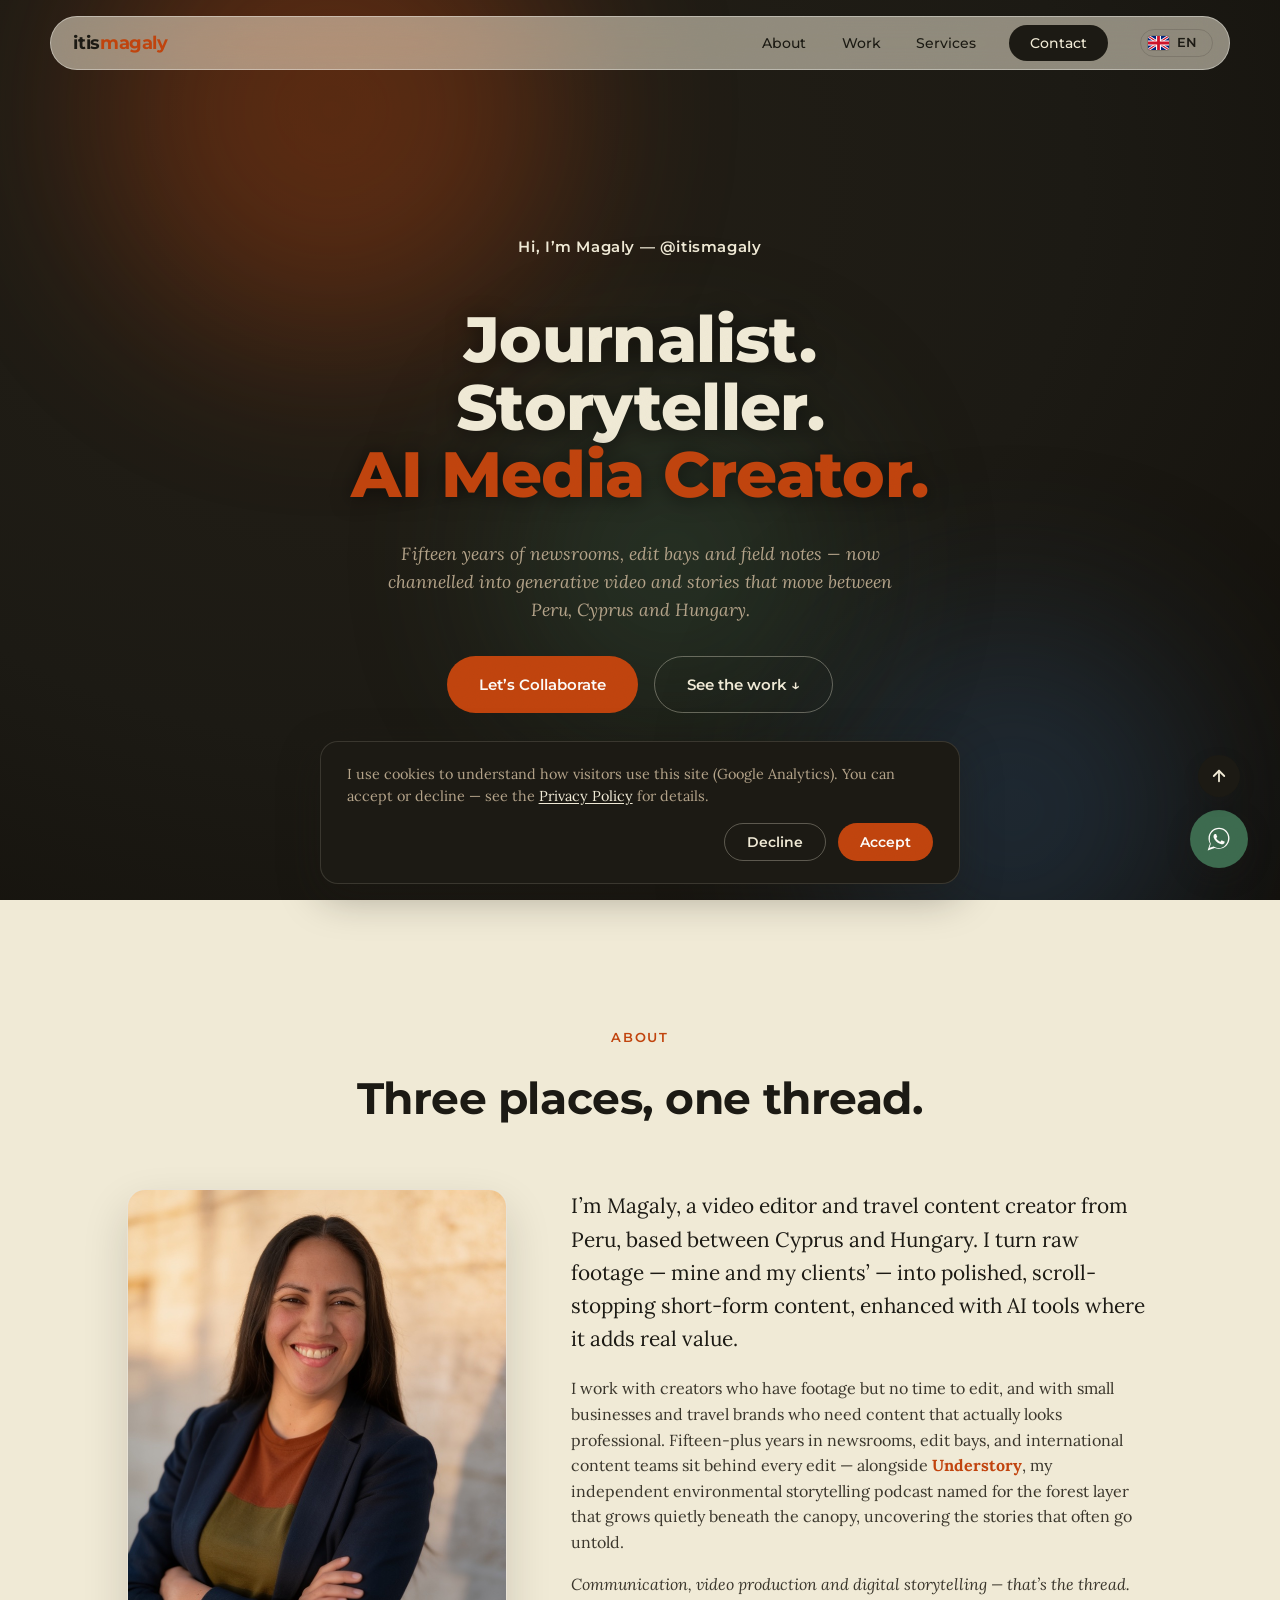
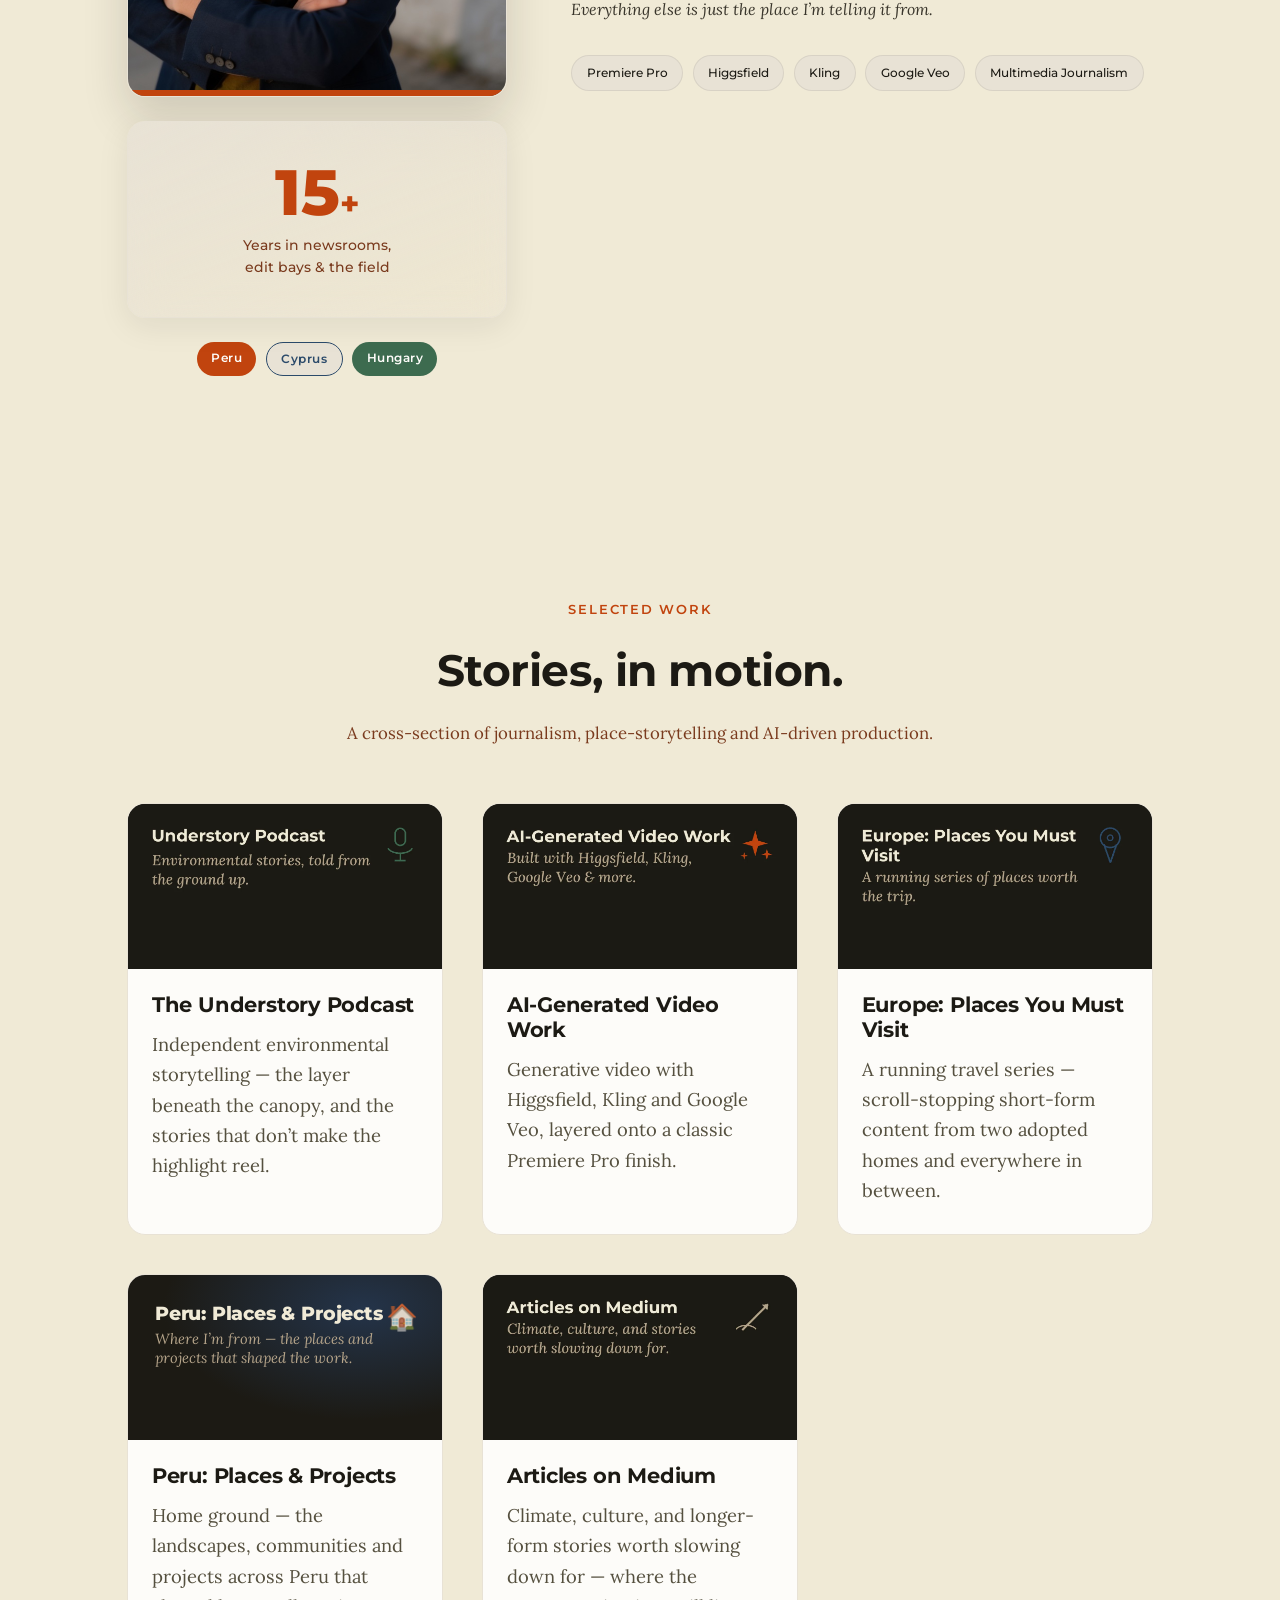
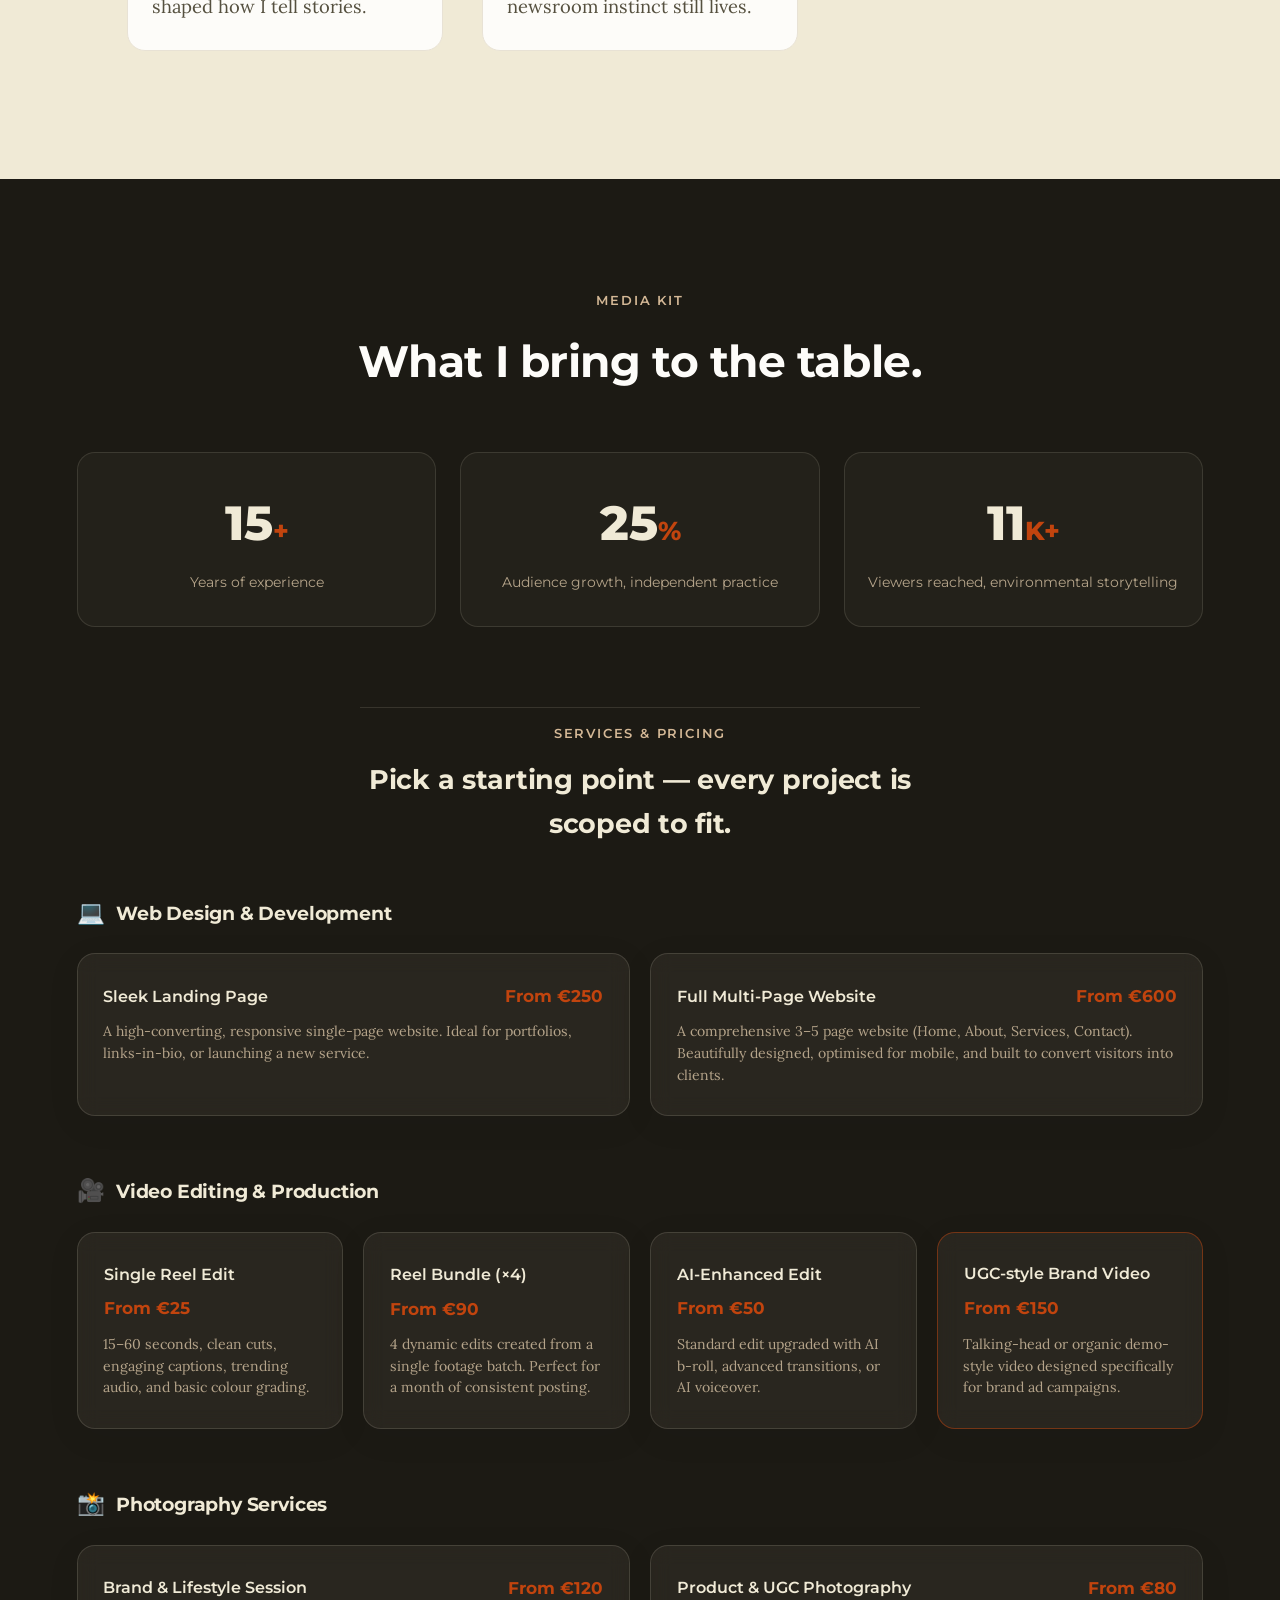
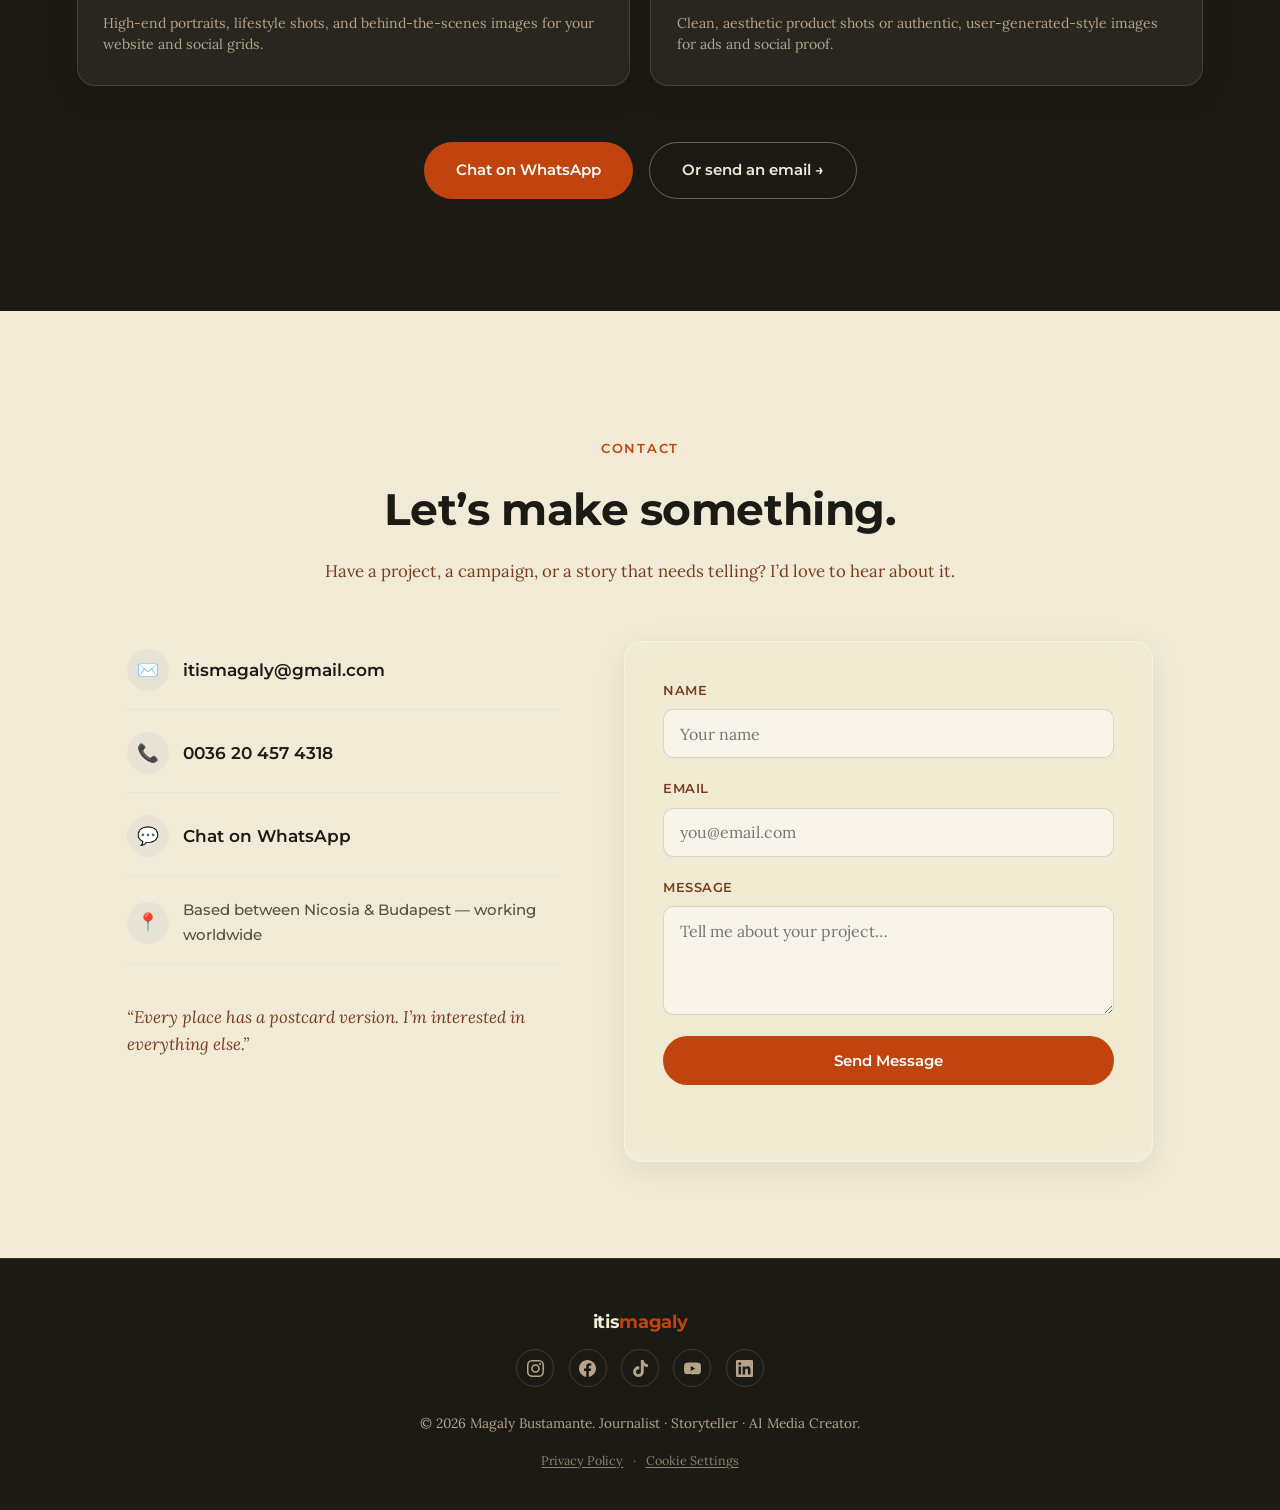
==== commit 62719ede: "Add GDPR cookie consent and Privacy Policy page Google Analytics now only loads after the visitor ex" ====
--- a/index.html
+++ b/index.html
@@ -5,14 +5,10 @@
 <meta name="viewport" content="width=device-width, initial-scale=1.0">
 <meta name="google-site-verification" content="sNaOWu174qwGt184i1YKpu8s0p1bx9-WuOgKT7xO998" />
 
-<!-- Google tag (gtag.js) -->
-<script async src="https://www.googletagmanager.com/gtag/js?id=G-E2ERMTDMHC"></script>
+<!-- Google Analytics — script is only injected after cookie consent is granted, see script.js -->
 <script>
   window.dataLayer = window.dataLayer || [];
   function gtag(){dataLayer.push(arguments);}
-  gtag('js', new Date());
-
-  gtag('config', 'G-E2ERMTDMHC');
 </script>
 
 <title>itismagaly — Journalist, Storyteller &amp; AI Media Creator</title>
@@ -472,7 +468,24 @@
   </div>
 
   <p>&copy; <span id="year"></span> Magaly Bustamante. <span data-i18n="footer.tagline">Journalist &middot; Storyteller &middot; AI Media Creator.</span></p>
+
+  <p class="footer-legal">
+    <a href="/privacy.html" data-i18n="footer.privacy">Privacy Policy</a>
+    <span aria-hidden="true">&middot;</span>
+    <button type="button" id="cookieSettingsLink" class="footer-legal-btn" data-i18n="footer.cookieSettings">Cookie Settings</button>
+  </p>
 </footer>
+
+<!-- Cookie consent -->
+<div class="cookie-consent" id="cookieConsent" role="dialog" aria-live="polite" aria-label="Cookie consent">
+  <p data-i18n-html="cookies.text">
+    I use cookies to understand how visitors use this site (Google Analytics). You can accept or decline &mdash; see the <a href="/privacy.html">Privacy Policy</a> for details.
+  </p>
+  <div class="cookie-consent-actions">
+    <button type="button" id="cookieReject" class="btn btn-ghost" data-i18n="cookies.reject">Decline</button>
+    <button type="button" id="cookieAccept" class="btn btn-primary" data-i18n="cookies.accept">Accept</button>
+  </div>
+</div>
 
 <div class="floating-actions">
   <button type="button" class="fab fab-top" id="backToTop" data-i18n-aria="fab.backToTop" aria-label="Back to top">
--- a/styles.css
+++ b/styles.css
@@ -901,6 +901,73 @@
   background: var(--terracotta);
   border-color: var(--terracotta);
   transform: translateY(-3px);
+}
+
+.footer-legal {
+  margin-top: 1rem !important;
+  display: flex;
+  justify-content: center;
+  align-items: center;
+  gap: 0.6rem;
+  font-size: 0.78rem !important;
+  opacity: 0.75;
+}
+.footer-legal a,
+.footer-legal-btn {
+  color: var(--sand);
+  text-decoration: underline;
+  text-underline-offset: 2px;
+}
+.footer-legal-btn {
+  background: none;
+  border: none;
+  padding: 0;
+  font-family: var(--font-body);
+  font-size: 0.78rem;
+  cursor: pointer;
+}
+.footer-legal a:hover,
+.footer-legal-btn:hover { color: var(--limestone); }
+
+/* ==========================================================================
+   Cookie consent banner
+   ========================================================================== */
+.cookie-consent {
+  position: fixed;
+  left: 1rem;
+  right: 1rem;
+  bottom: 1rem;
+  z-index: 500;
+  max-width: 640px;
+  margin: 0 auto;
+  background: var(--ink);
+  color: var(--limestone);
+  border: 1px solid rgba(240, 234, 214, 0.14);
+  border-radius: var(--radius);
+  padding: 1.4rem 1.6rem;
+  box-shadow: 0 12px 40px rgba(28, 26, 20, 0.35);
+  display: none;
+  flex-direction: column;
+  gap: 1rem;
+  font-family: var(--font-body);
+}
+.cookie-consent.visible { display: flex; }
+.cookie-consent p { margin: 0; font-size: 0.9rem; line-height: 1.5; color: var(--sand); }
+.cookie-consent a { color: var(--limestone); text-decoration: underline; text-underline-offset: 2px; }
+.cookie-consent-actions {
+  display: flex;
+  justify-content: flex-end;
+  gap: 0.7rem;
+}
+.cookie-consent-actions .btn {
+  padding: 0.6rem 1.4rem;
+  font-size: 0.85rem;
+}
+.cookie-consent-actions .btn-ghost { color: var(--limestone); border-color: rgba(240, 234, 214, 0.3); }
+@media (max-width: 480px) {
+  .cookie-consent { padding: 1.2rem; }
+  .cookie-consent-actions { justify-content: stretch; }
+  .cookie-consent-actions .btn { flex: 1; }
 }
 
 /* ==========================================================================
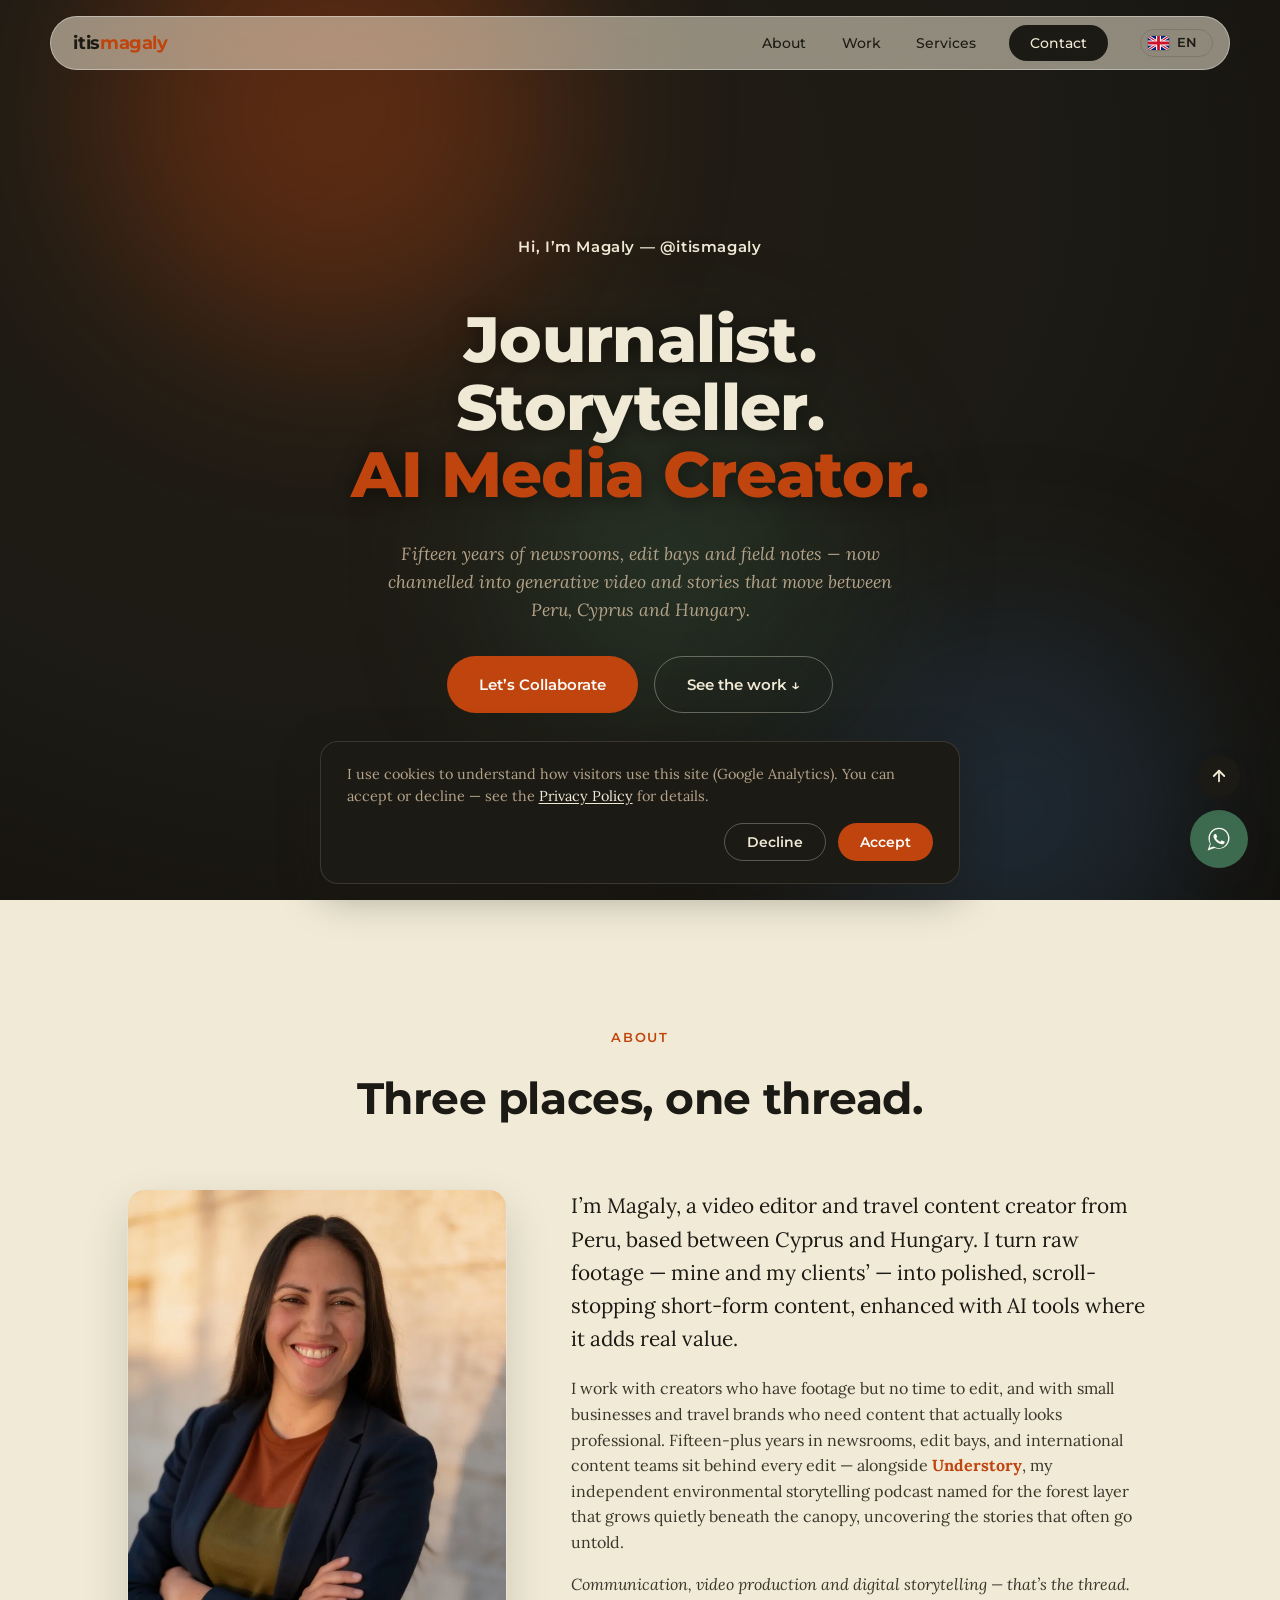
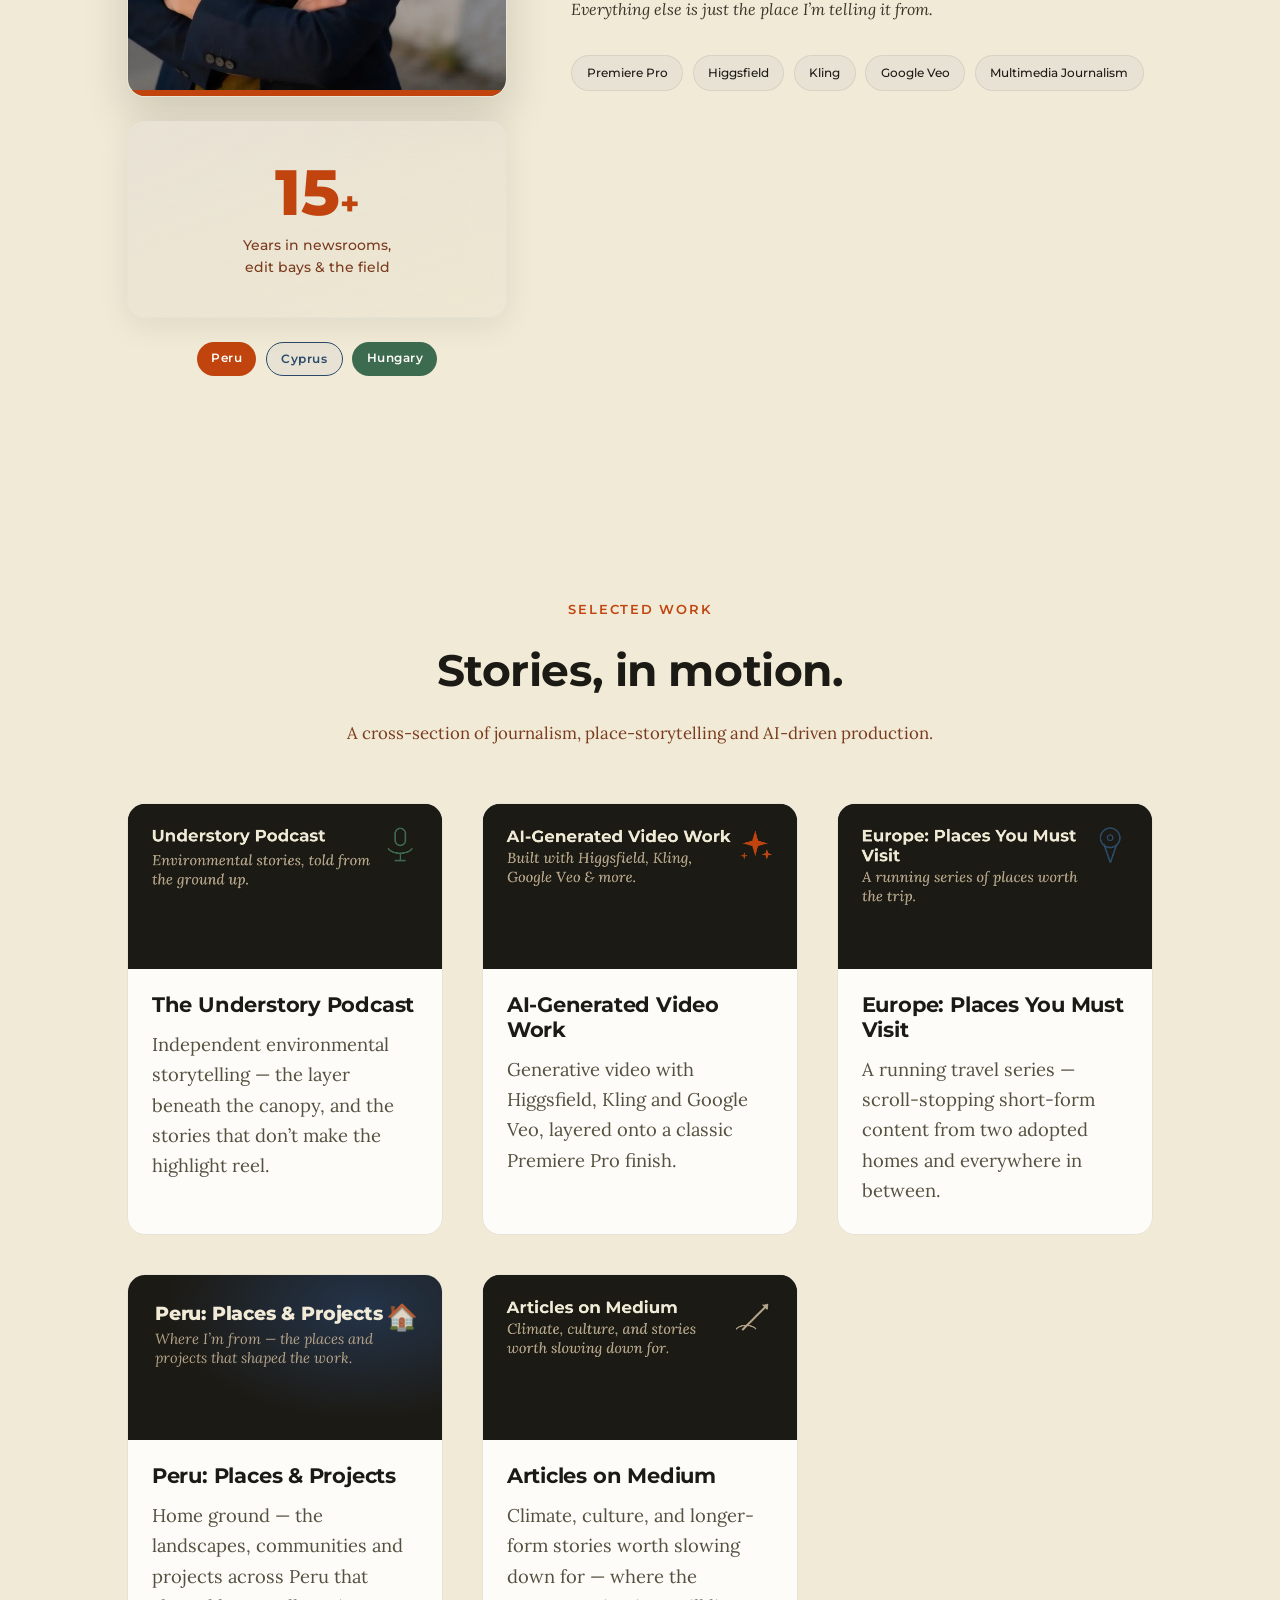
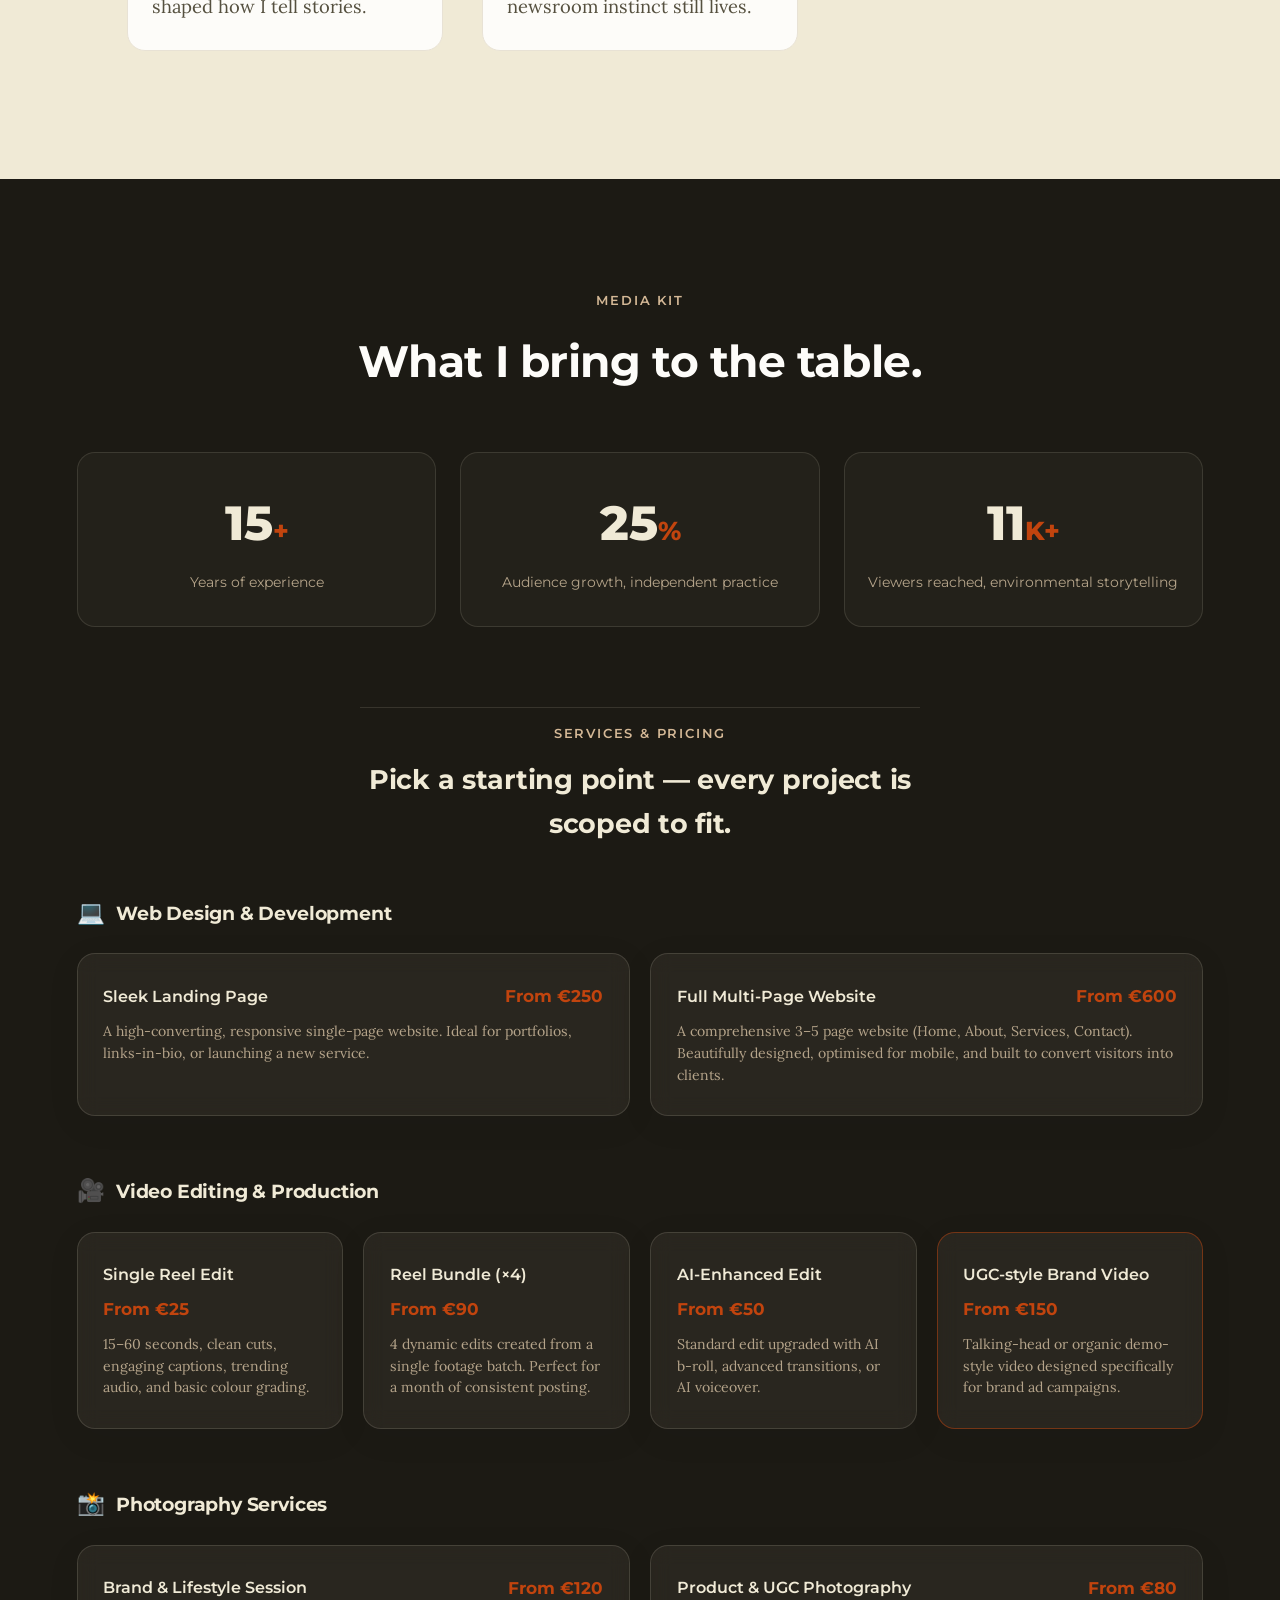
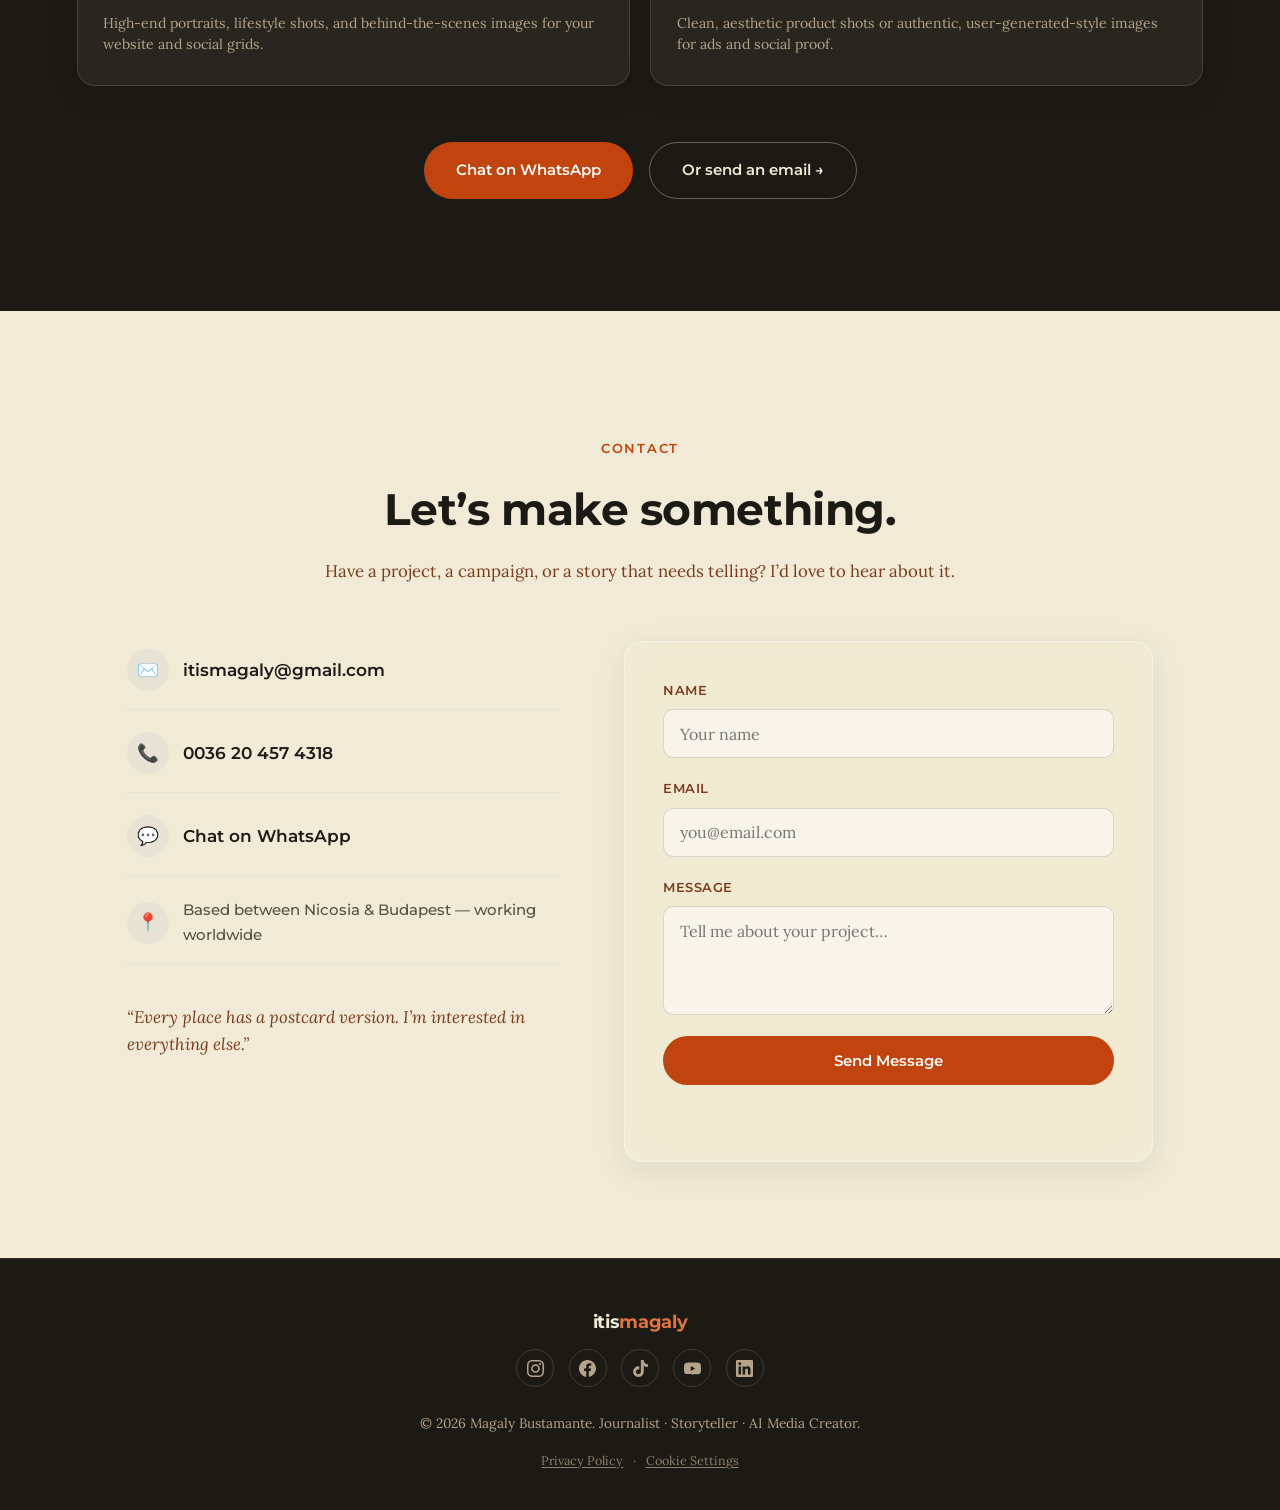
==== commit 1a1e1198: "Fix footer logo contrast and serve profile photo as WebP Lighthouse flagged the terracotta "magaly" " ====
--- a/index.html
+++ b/index.html
@@ -150,7 +150,10 @@
   <div class="about-grid">
     <div class="about-figure reveal">
       <div class="portrait">
-        <img src="assets/img/about-portrait.jpg" alt="Magaly Bustamante" width="750" height="1000" loading="lazy" decoding="async">
+        <picture>
+          <source srcset="assets/img/about-portrait.webp" type="image/webp">
+          <img src="assets/img/about-portrait.jpg" alt="Magaly Bustamante" width="750" height="1000" loading="lazy" decoding="async">
+        </picture>
       </div>
       <div class="about-meta">
         <div class="stat-card glass">
--- a/styles.css
+++ b/styles.css
@@ -876,6 +876,7 @@
   border-top: 1px solid rgba(240,234,214,0.1);
 }
 .logo-footer { display: inline-block; margin-bottom: 0.8rem; color: var(--limestone); }
+.logo-footer span { color: #DE7440; }
 .footer p { margin: 0; font-size: 0.85rem; }
 
 .social-links {
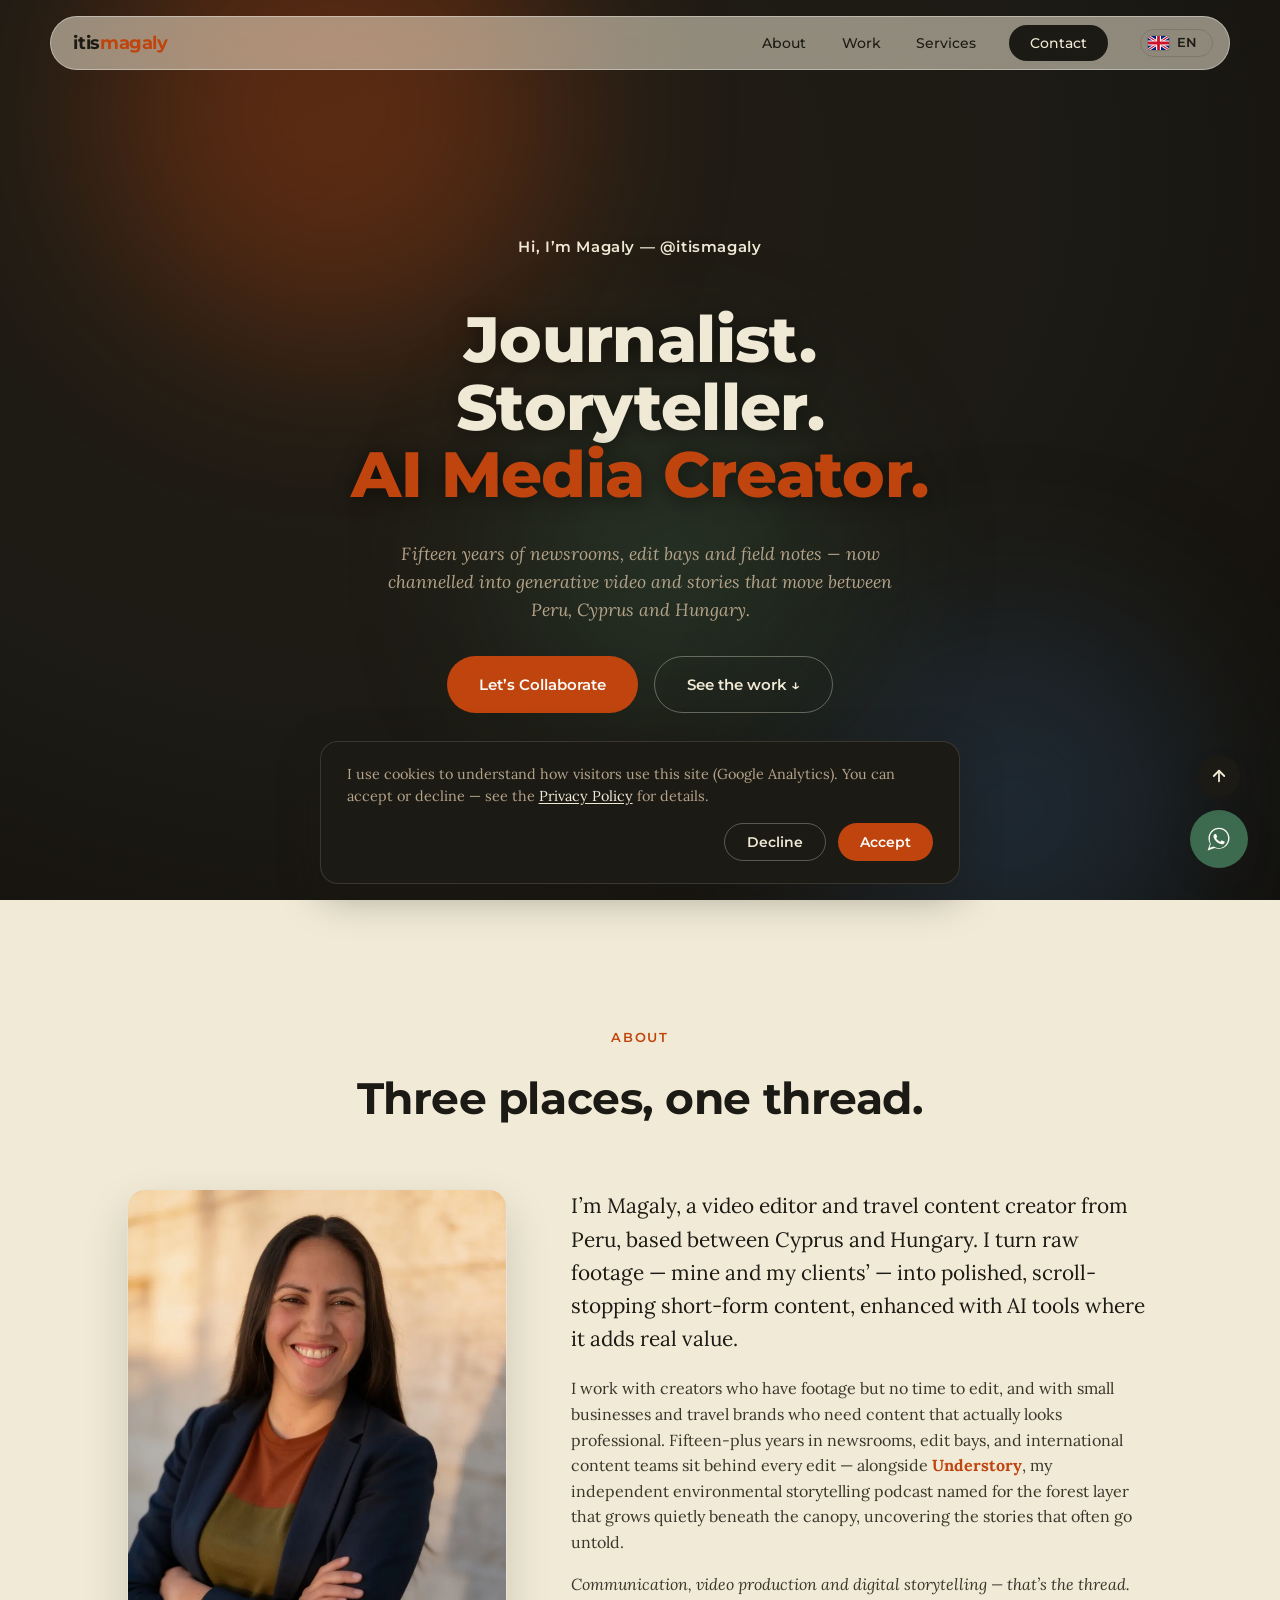
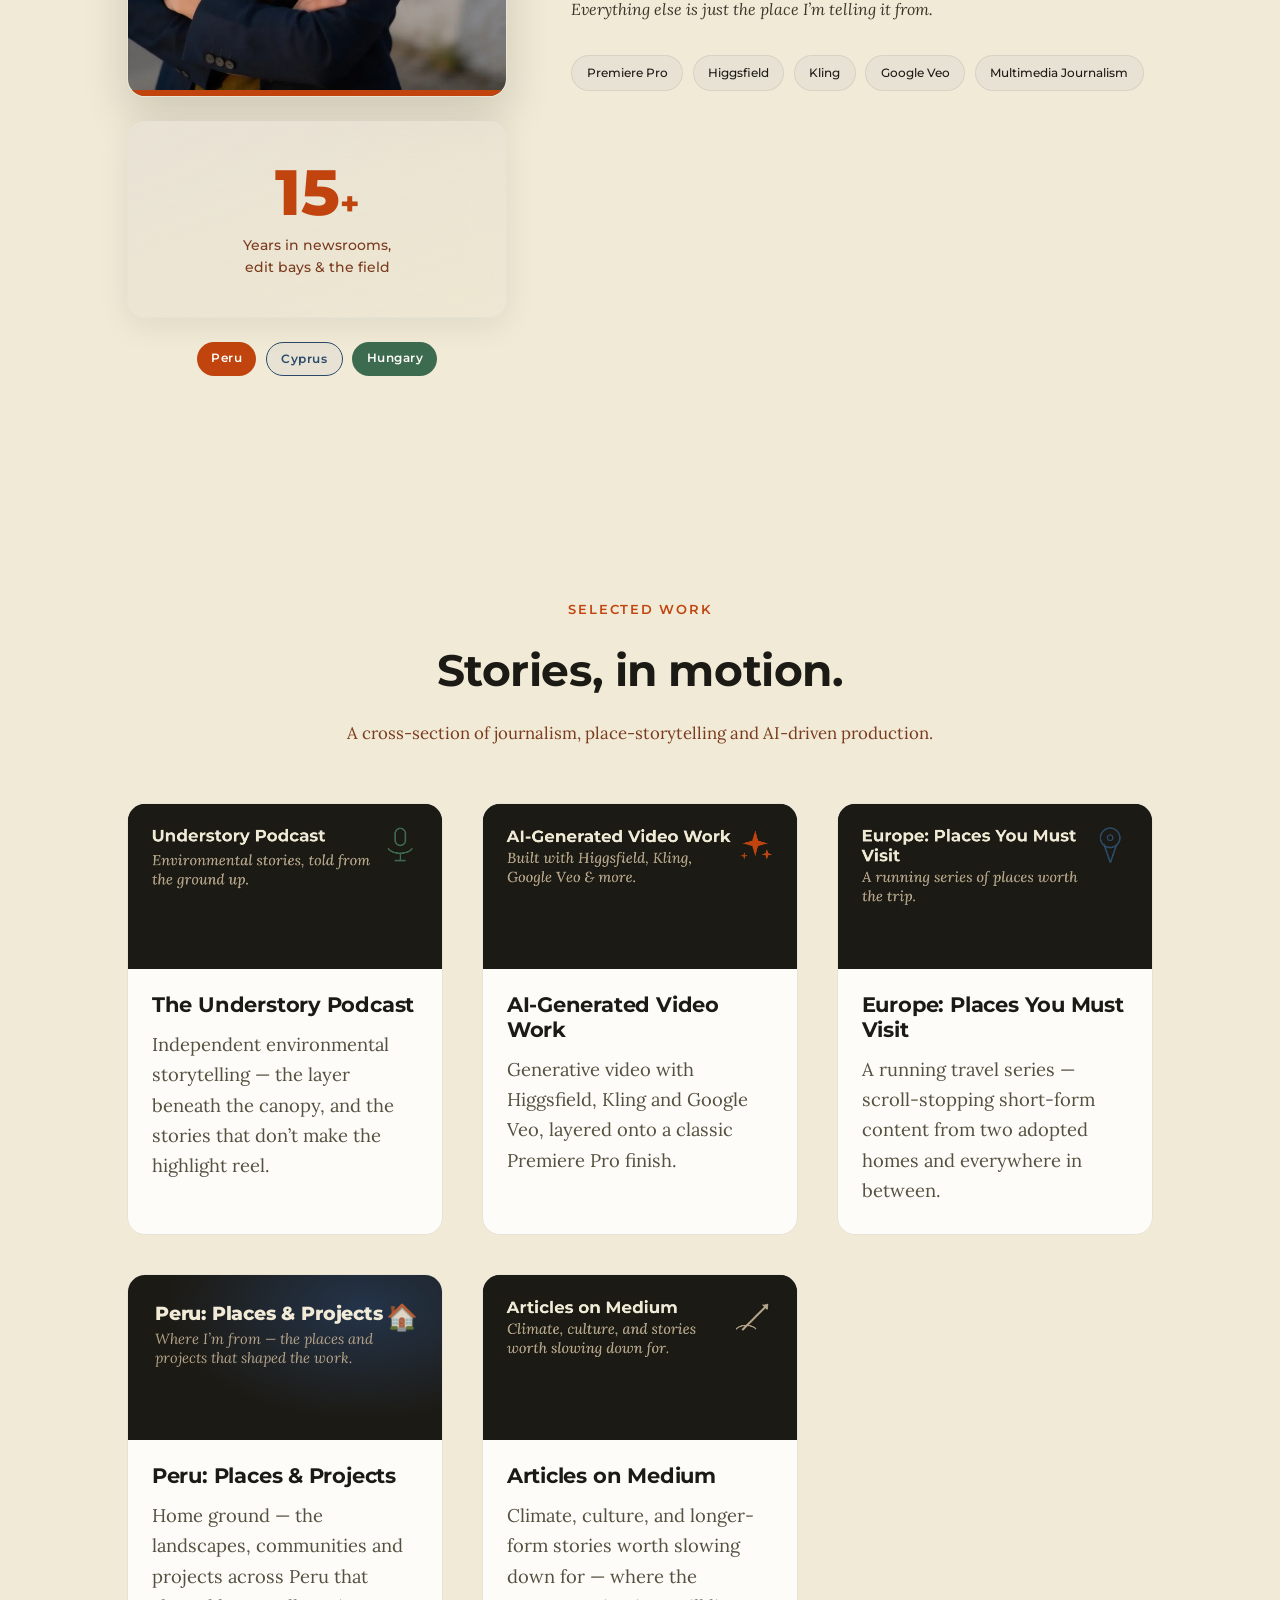
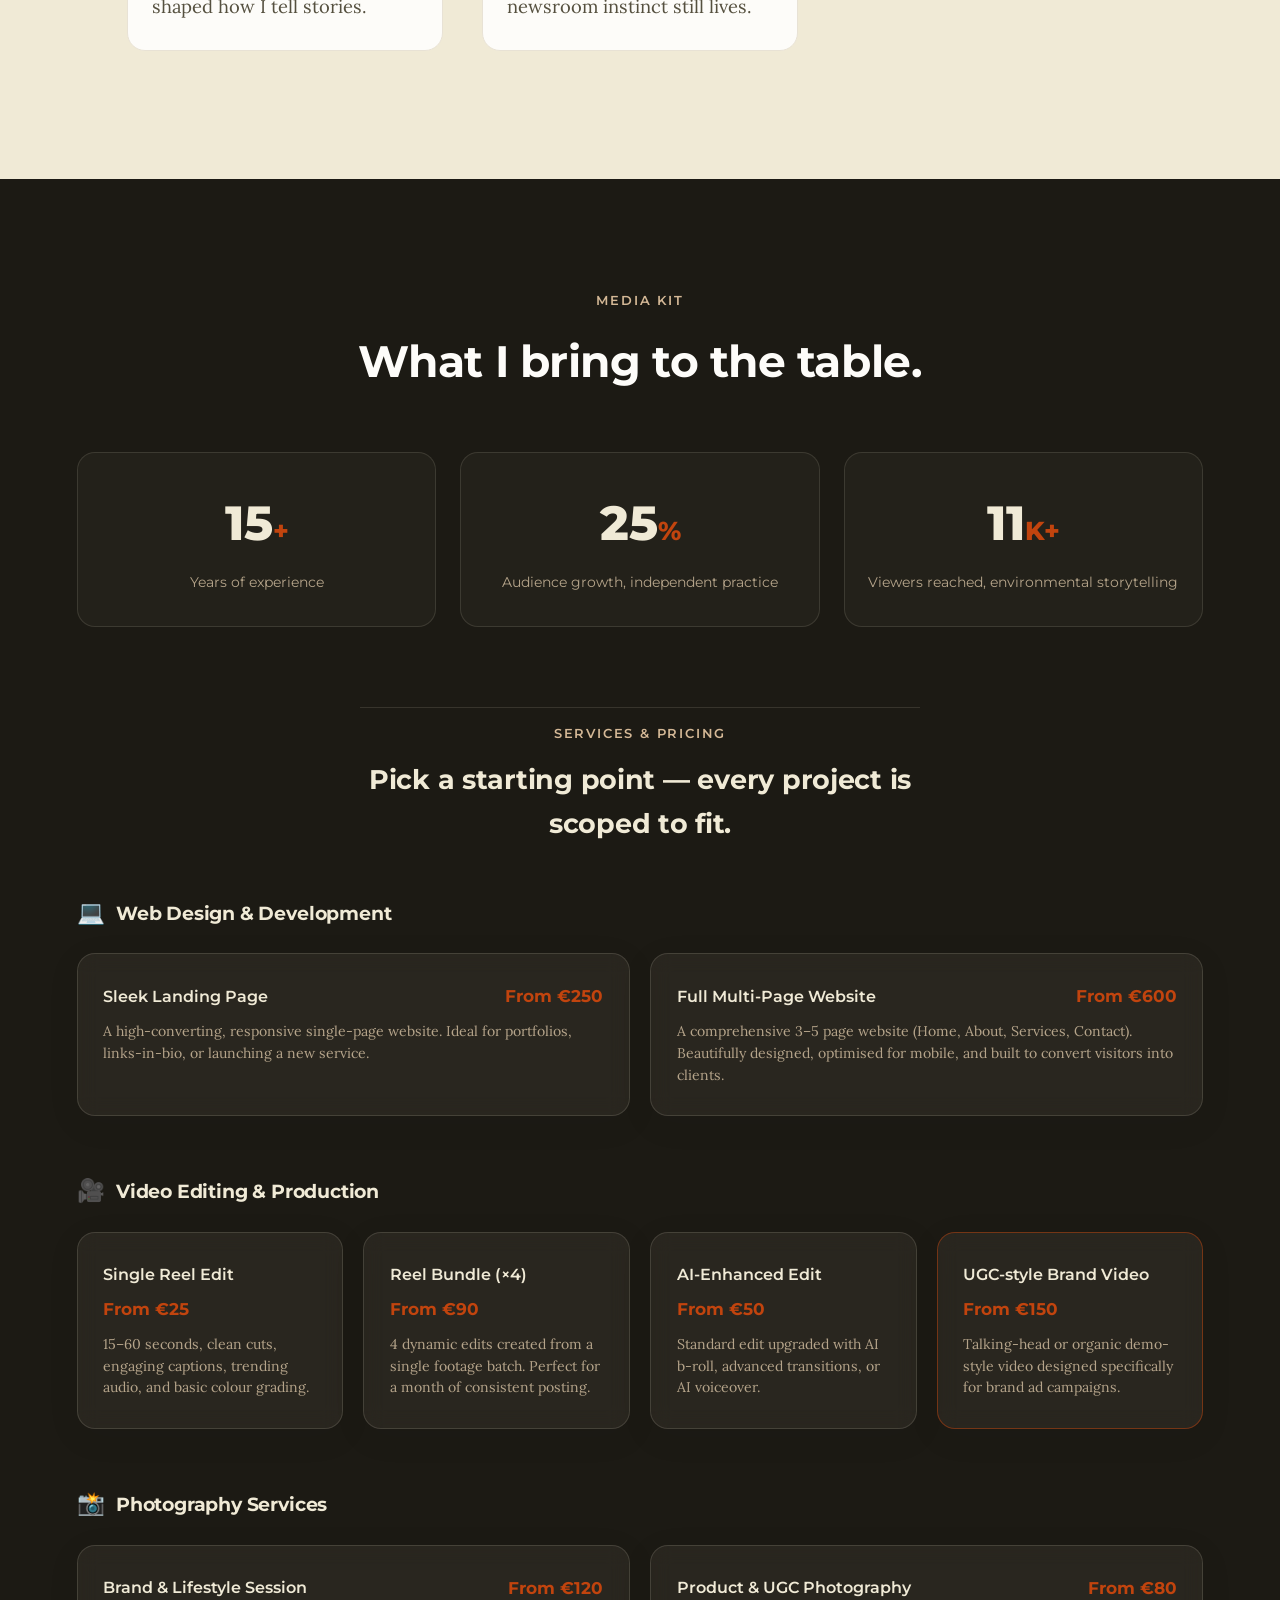
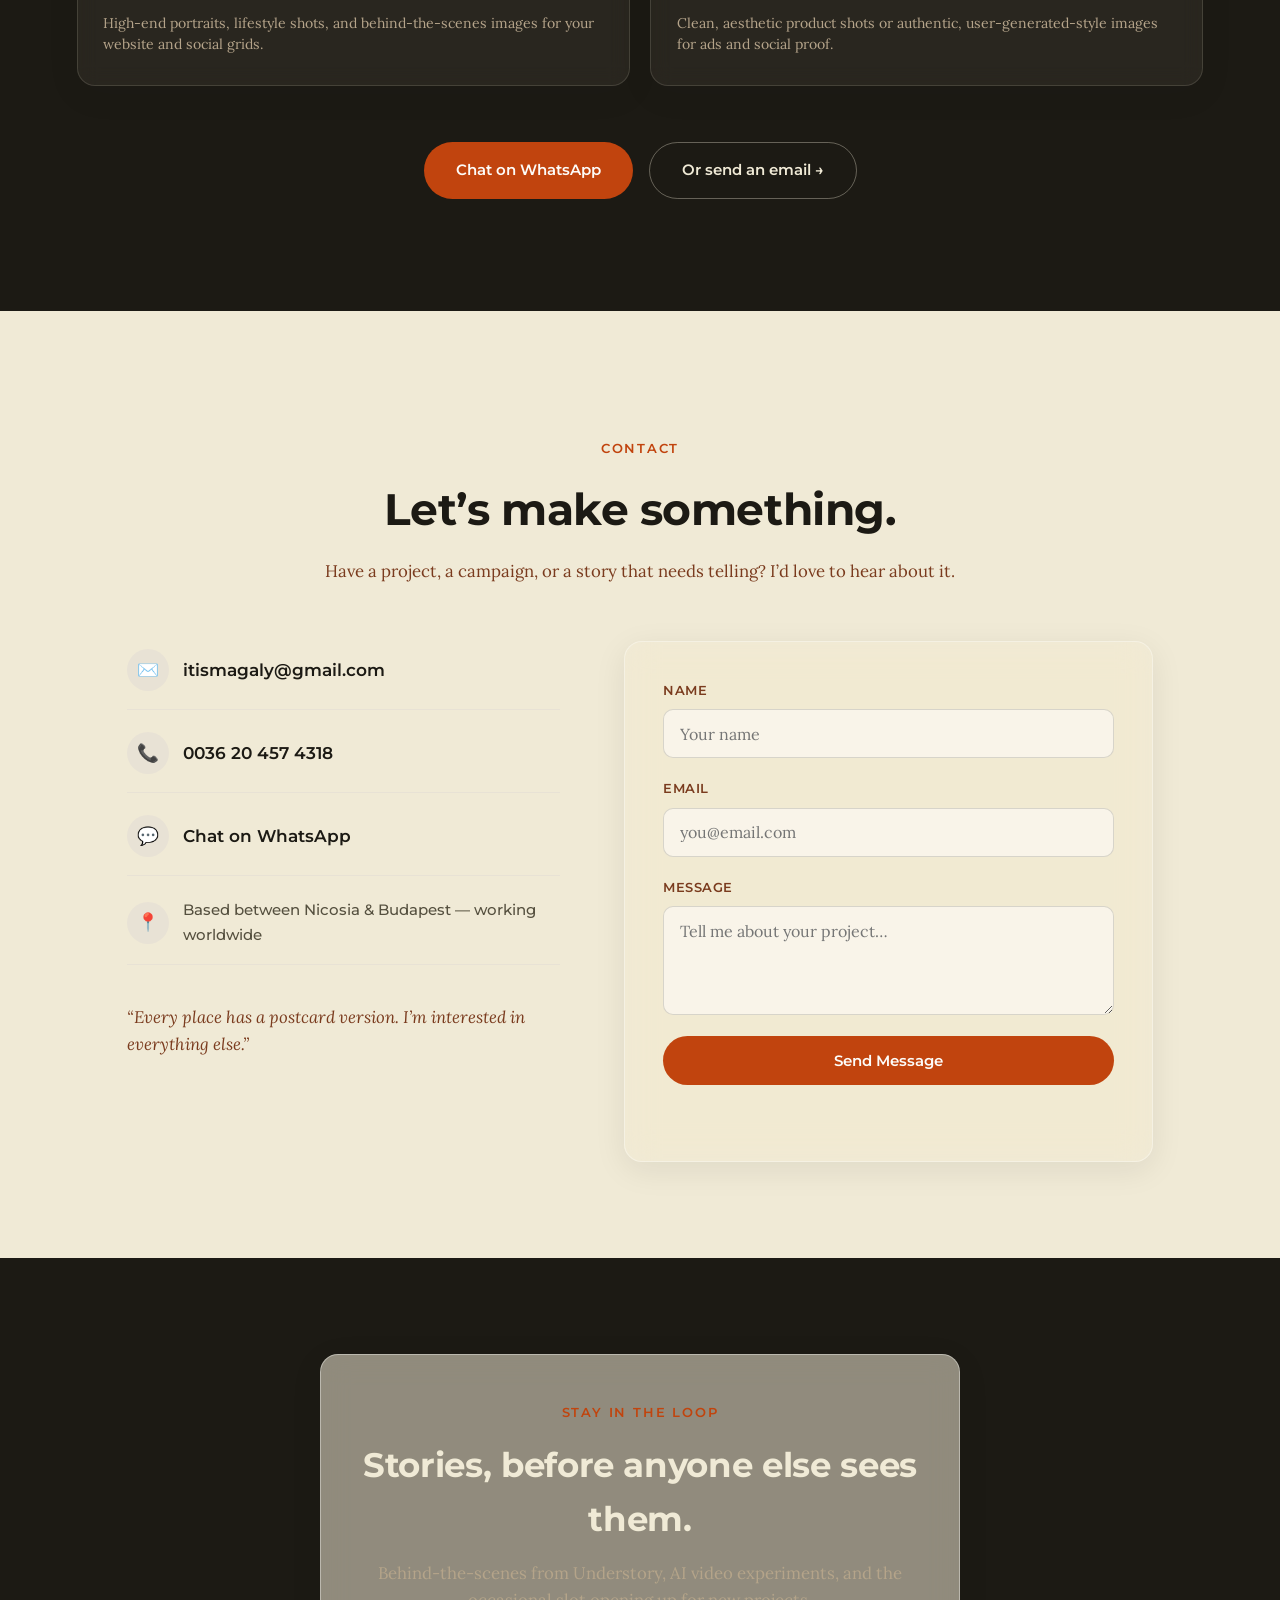
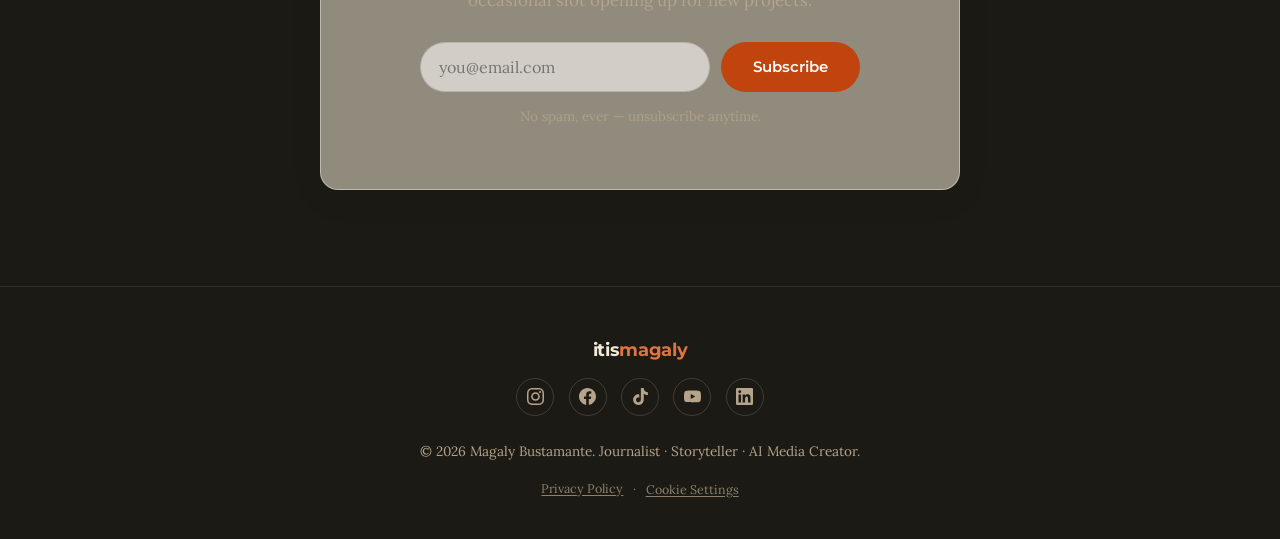
==== commit 139ab8c7: "Add newsletter signup section (Buttondown) Bilingual signup form embedded before the footer, posting" ====
--- a/index.html
+++ b/index.html
@@ -449,6 +449,21 @@
   </div>
 </section>
 
+<!-- NEWSLETTER -->
+<section class="newsletter" id="newsletter">
+  <div class="newsletter-inner glass reveal">
+    <p class="kicker" data-i18n="newsletter.kicker">Stay in the loop</p>
+    <h2 data-i18n="newsletter.title">Stories, before anyone else sees them.</h2>
+    <p class="section-sub" data-i18n="newsletter.sub">Behind-the-scenes from Understory, AI video experiments, and the occasional slot opening up for new projects.</p>
+    <form action="https://buttondown.com/api/emails/embed-subscribe/consultoria" method="post" class="newsletter-form embeddable-buttondown-form">
+      <label for="bd-email" class="sr-only" data-i18n="newsletter.label">Email address</label>
+      <input type="email" name="email" id="bd-email" required autocomplete="email" placeholder="you@email.com" data-i18n-placeholder="newsletter.placeholder">
+      <button type="submit" class="btn btn-primary btn-glow" data-i18n="newsletter.submit">Subscribe</button>
+    </form>
+    <p class="newsletter-note" data-i18n="newsletter.note">No spam, ever &mdash; unsubscribe anytime.</p>
+  </div>
+</section>
+
 <footer class="footer">
   <a href="#top" class="logo logo-footer">itis<span>magaly</span></a>
 
--- a/styles.css
+++ b/styles.css
@@ -864,6 +864,64 @@
   text-align: center;
 }
 .form-status.error { color: var(--terracotta); }
+
+.sr-only {
+  position: absolute;
+  width: 1px;
+  height: 1px;
+  padding: 0;
+  margin: -1px;
+  overflow: hidden;
+  clip: rect(0, 0, 0, 0);
+  white-space: nowrap;
+  border: 0;
+}
+
+/* ==========================================================================
+   Newsletter
+   ========================================================================== */
+.newsletter { background: var(--ink); padding: 6rem 1.5rem; }
+.newsletter-inner {
+  max-width: 640px;
+  margin: 0 auto;
+  text-align: center;
+  padding: 3rem 2.4rem;
+  border-radius: var(--radius);
+}
+.newsletter-inner .kicker { color: var(--terracotta); }
+.newsletter-inner h2 { font-size: clamp(1.6rem, 3.2vw, 2.1rem); font-weight: 700; color: var(--limestone); }
+.newsletter-inner .section-sub { color: var(--sand); }
+.newsletter-form {
+  display: flex;
+  gap: 0.7rem;
+  margin: 1.8rem 0 0.9rem;
+  max-width: 440px;
+  margin-left: auto;
+  margin-right: auto;
+}
+.newsletter-form input {
+  flex: 1;
+  font-family: var(--font-body);
+  font-size: 1rem;
+  padding: 0.85rem 1.1rem;
+  border-radius: 999px;
+  border: 1px solid rgba(28,26,20,0.15);
+  background: rgba(253,252,249,0.6);
+  color: var(--ink);
+  outline: none;
+  min-width: 0;
+  transition: border-color 0.3s, box-shadow 0.3s, background 0.3s;
+}
+.newsletter-form input:focus {
+  border-color: var(--terracotta);
+  background: var(--white);
+  box-shadow: 0 0 0 4px rgba(193, 68, 14, 0.14);
+}
+.newsletter-note { font-size: 0.85rem; color: var(--sand); opacity: 0.85; }
+@media (max-width: 520px) {
+  .newsletter-inner { padding: 2.2rem 1.4rem; }
+  .newsletter-form { flex-direction: column; }
+}
 
 /* ==========================================================================
    Footer
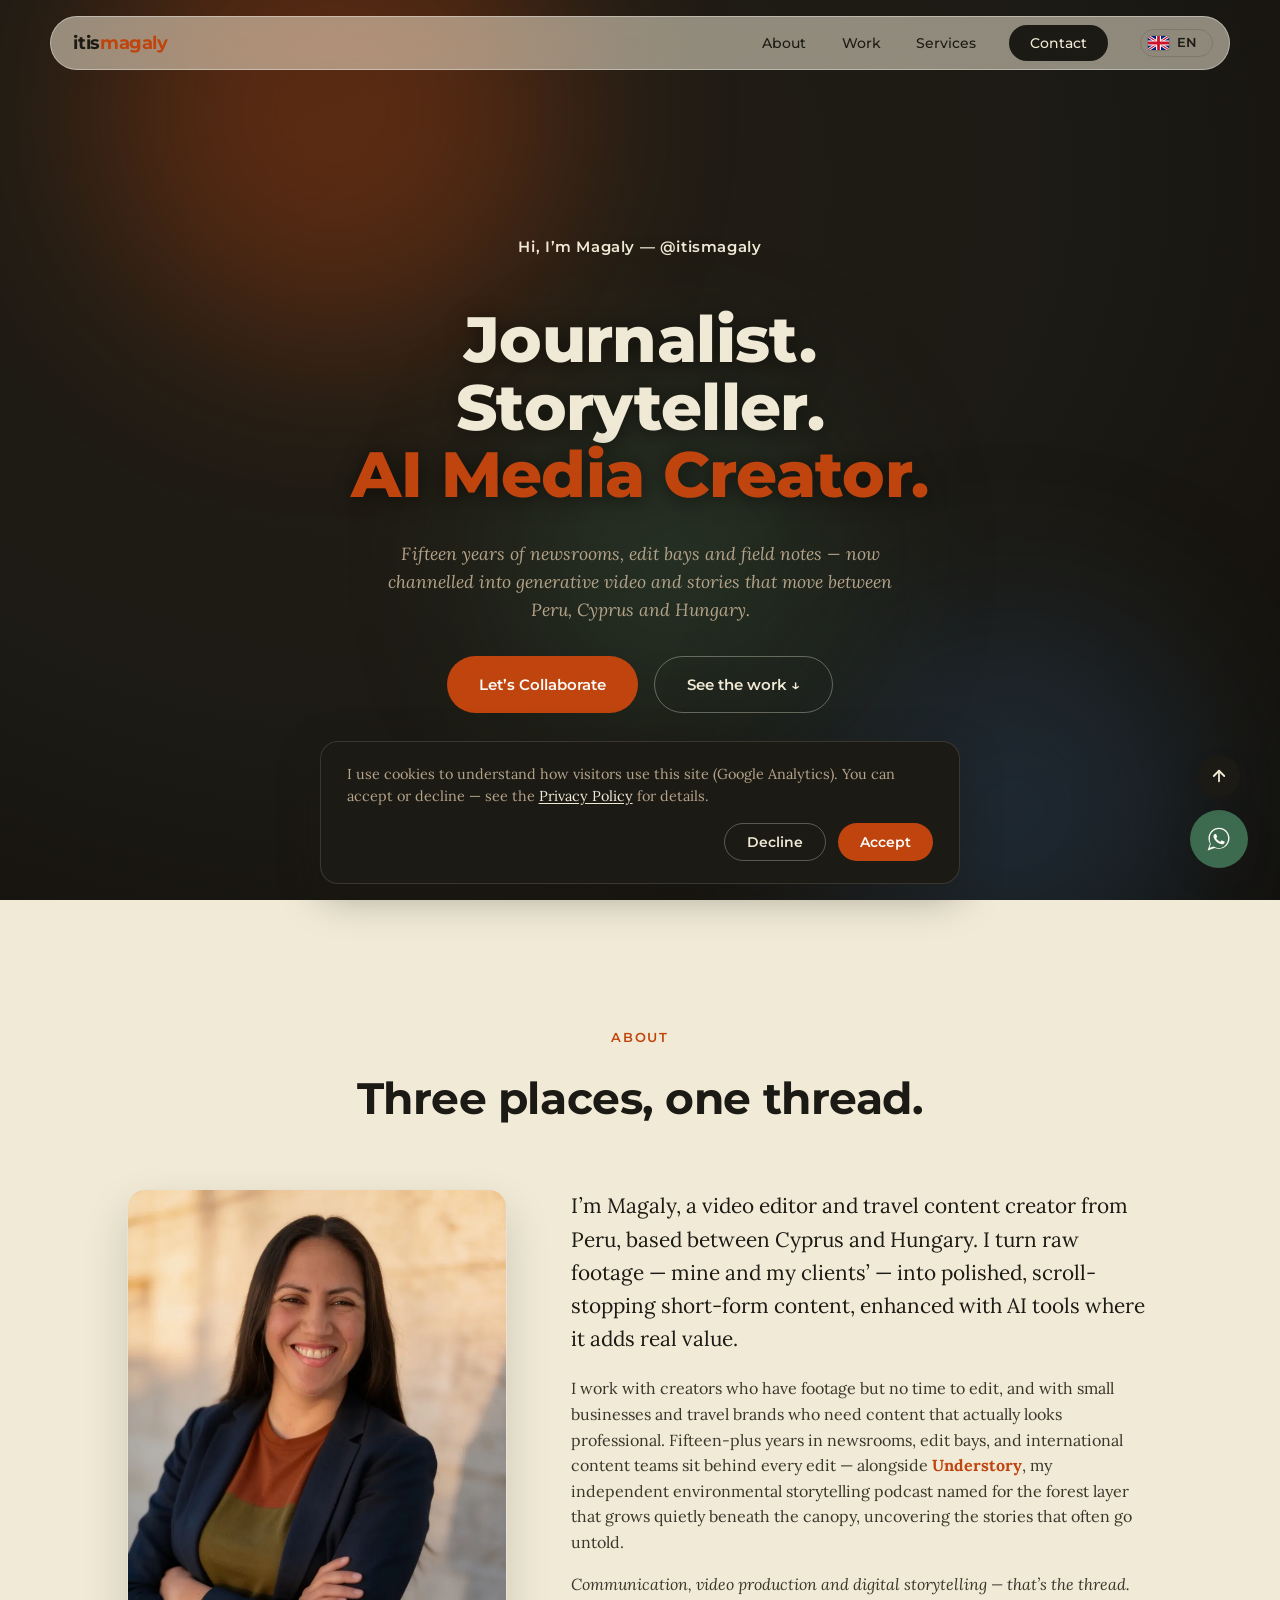
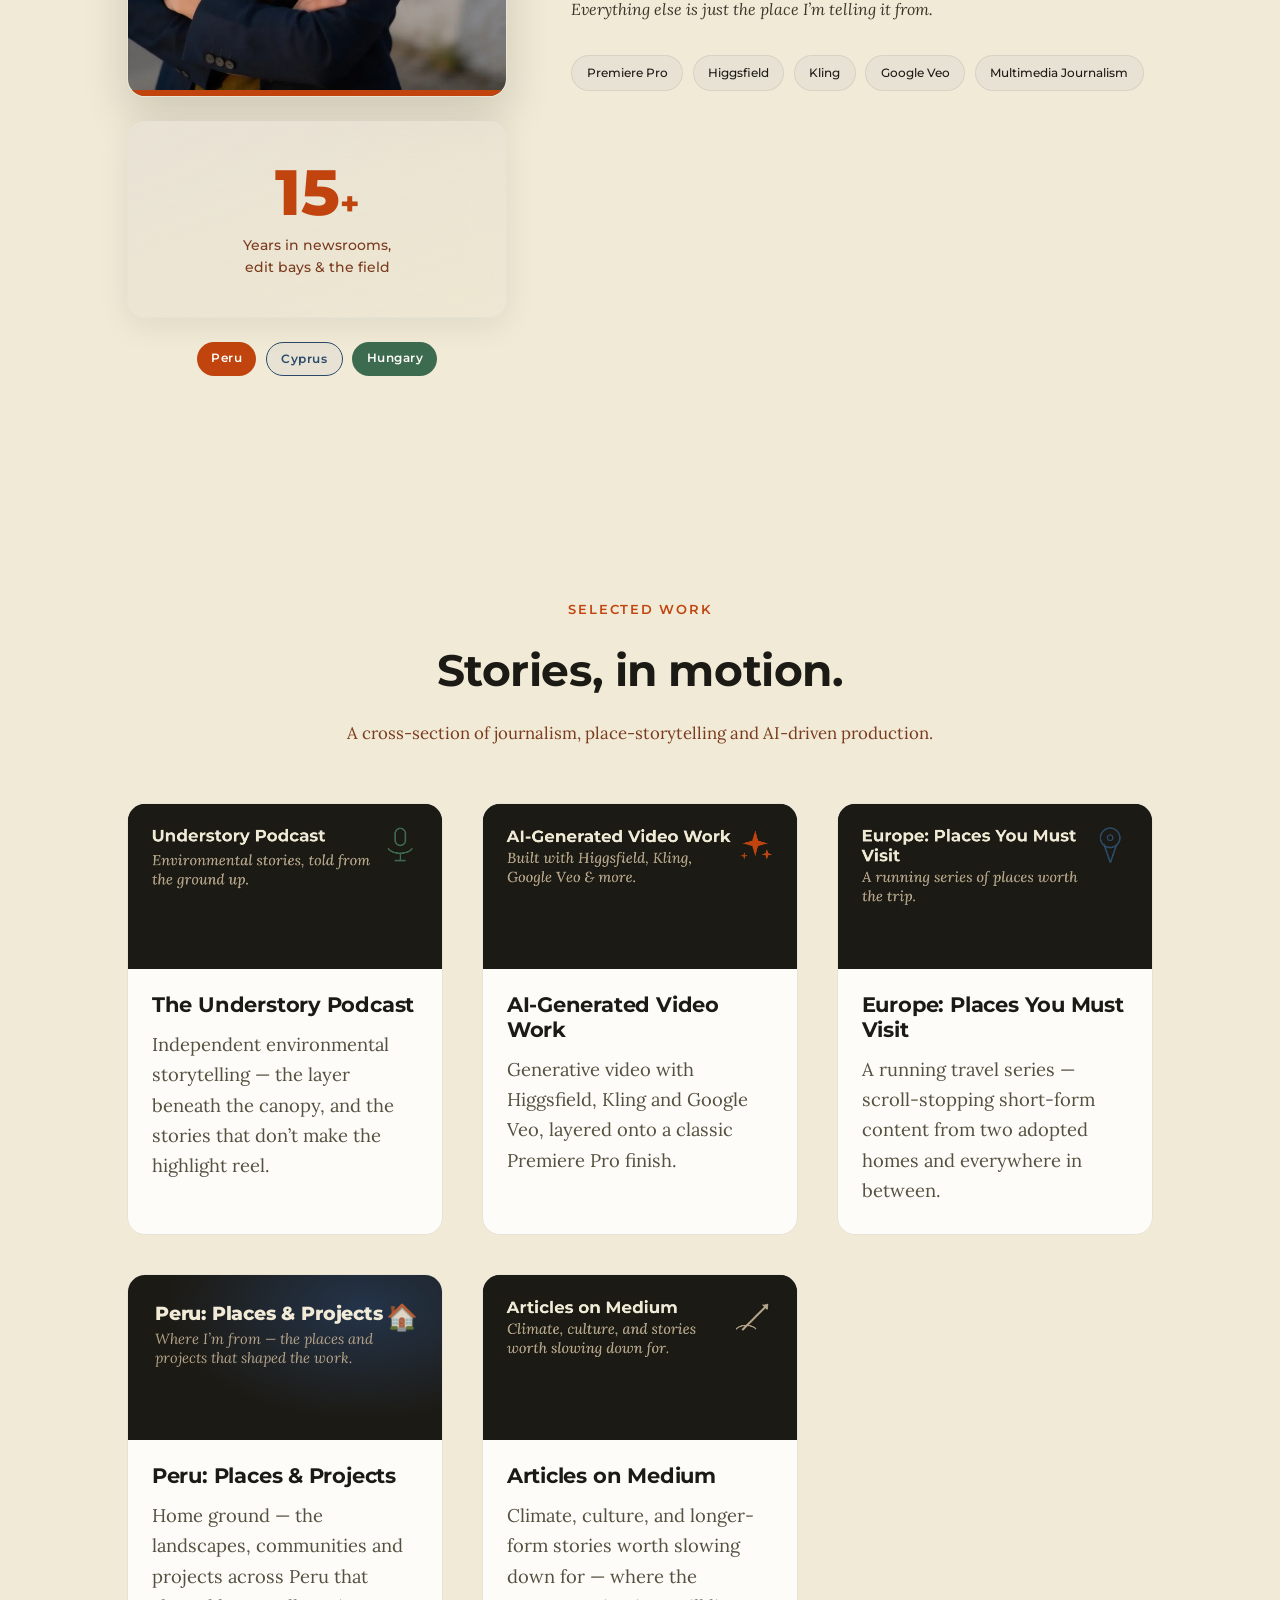
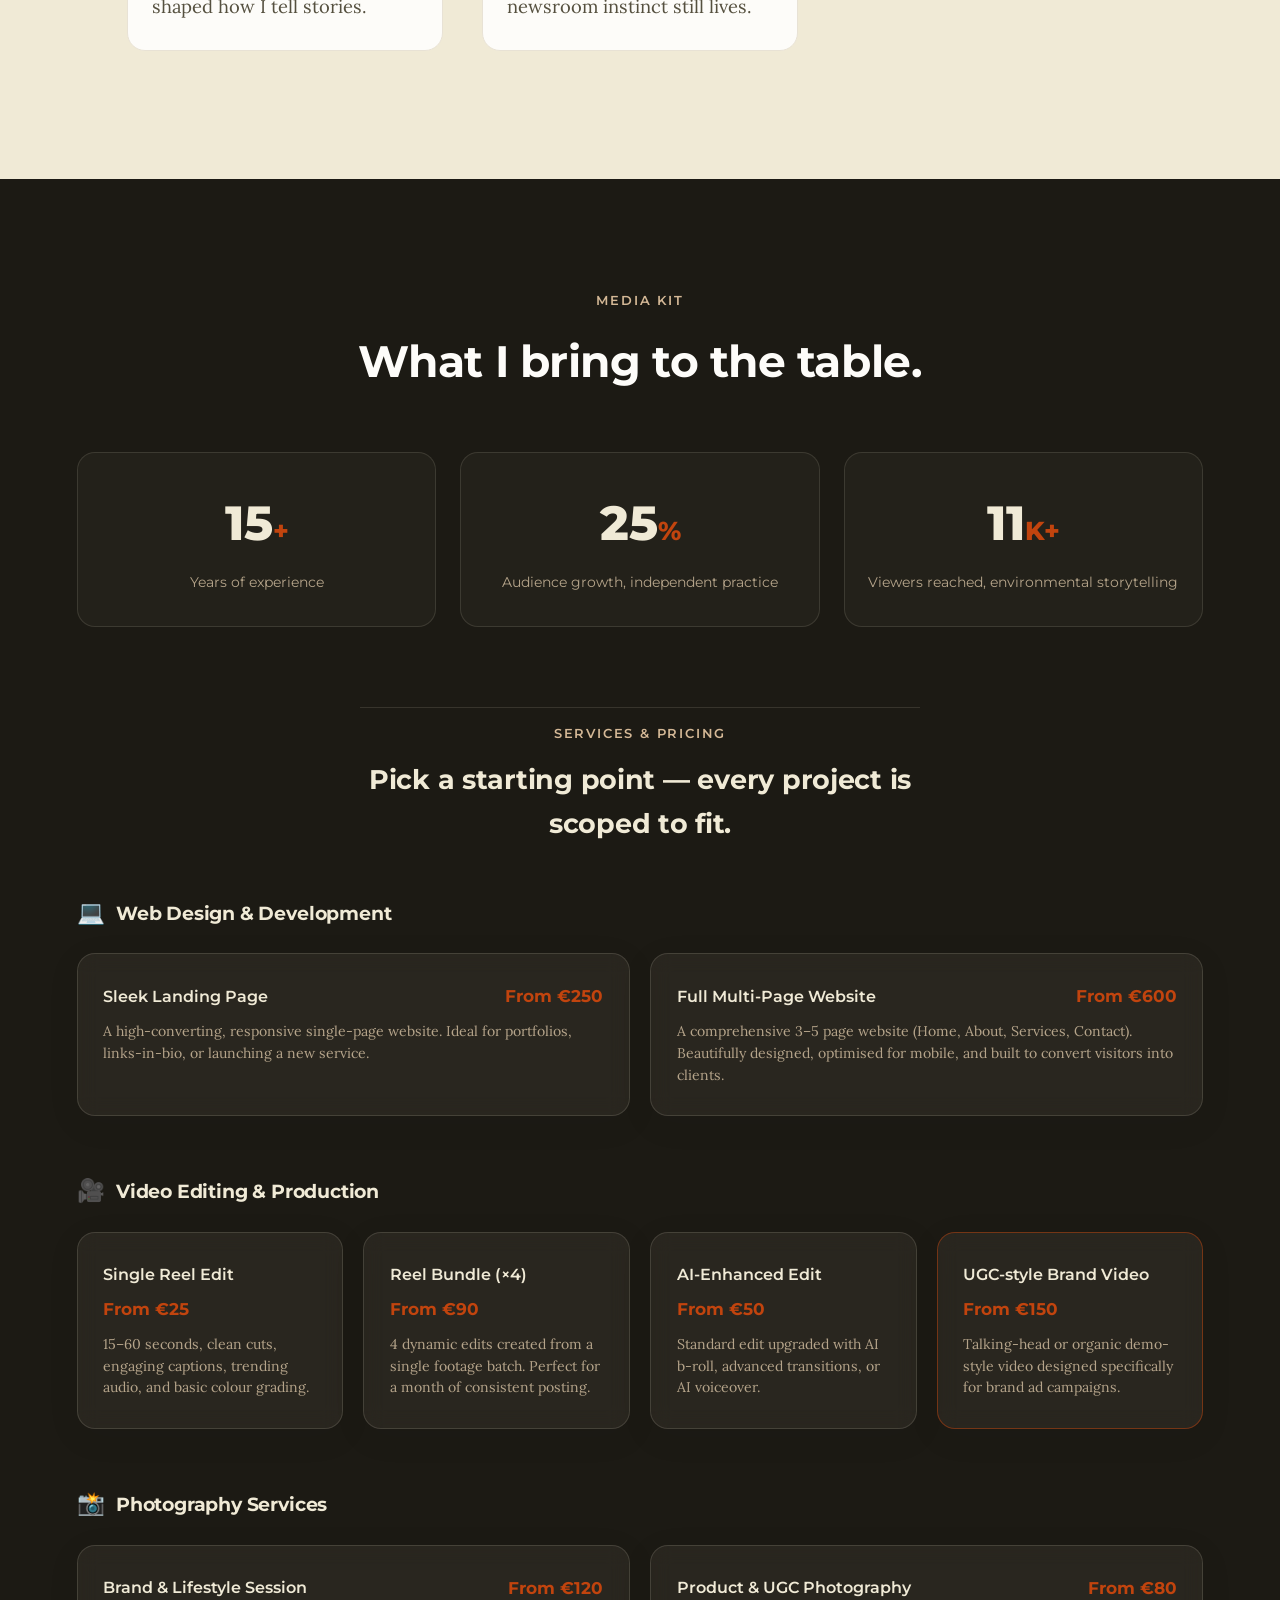
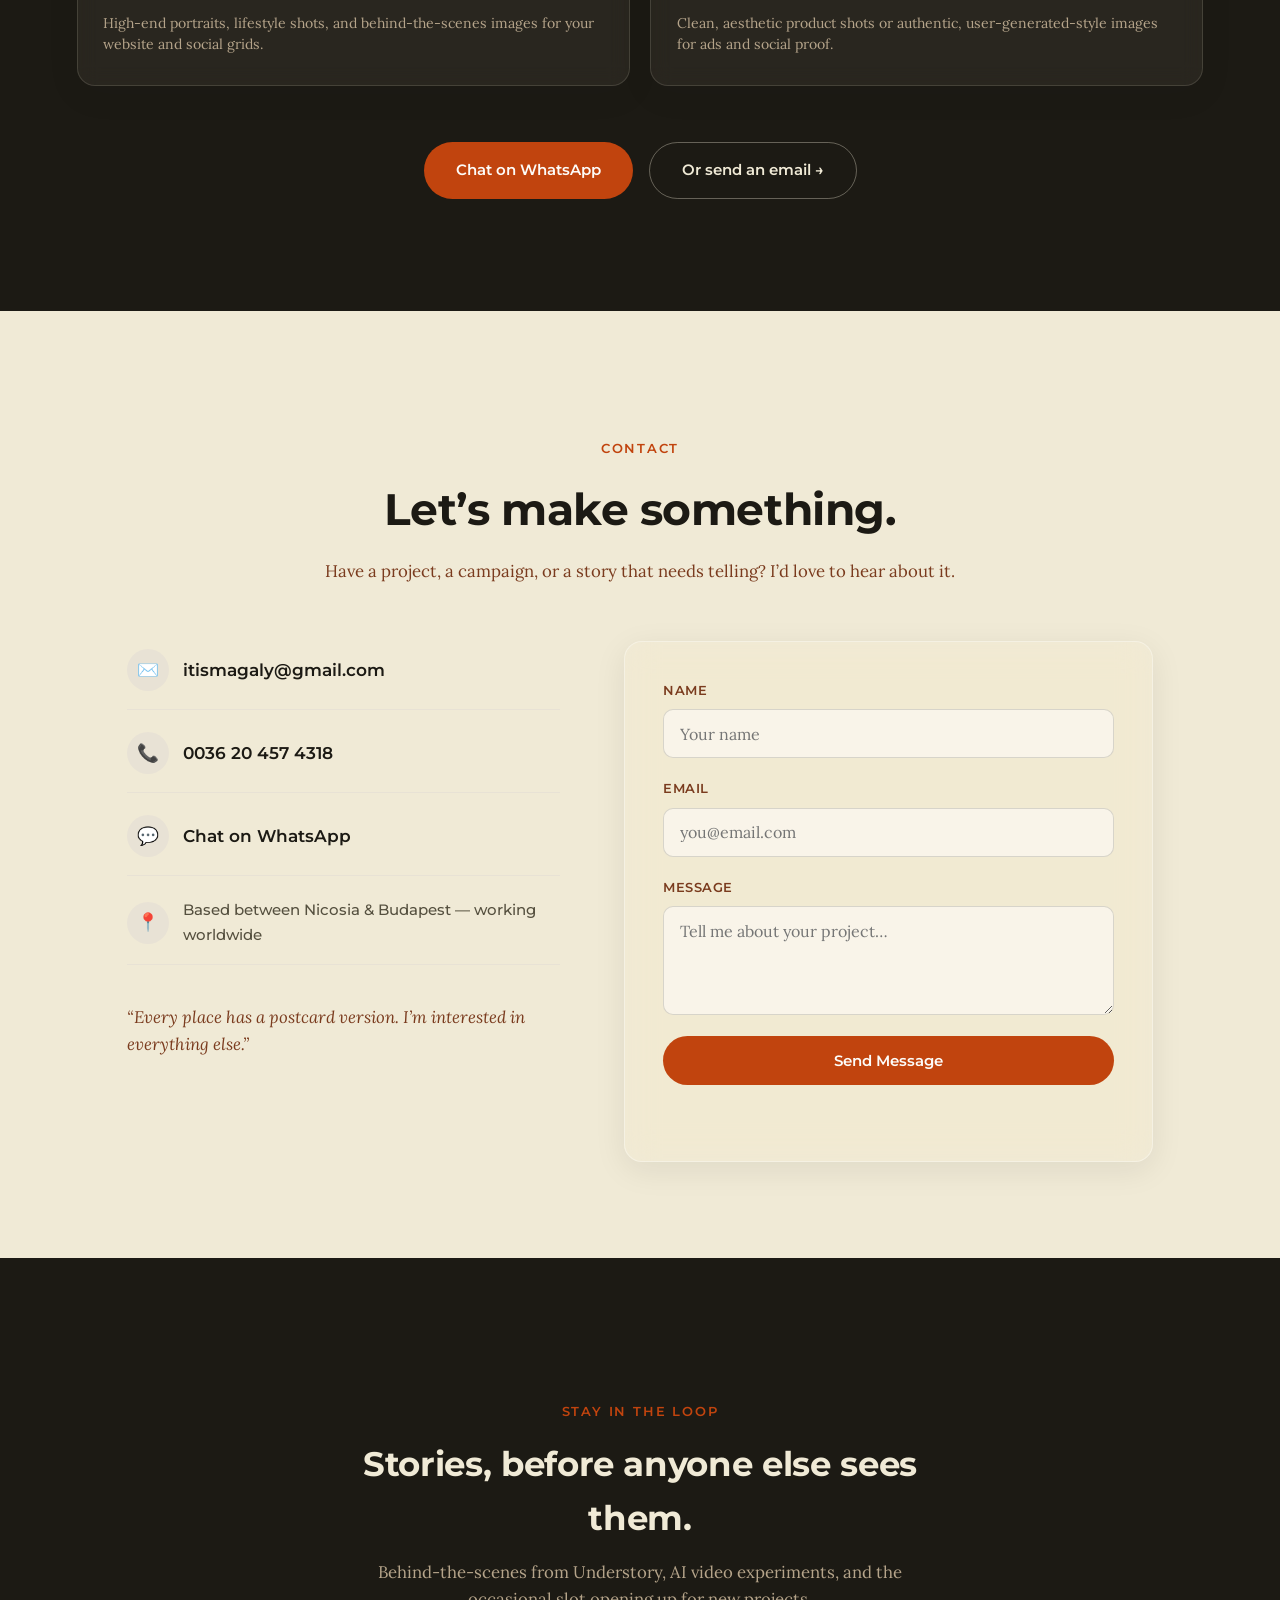
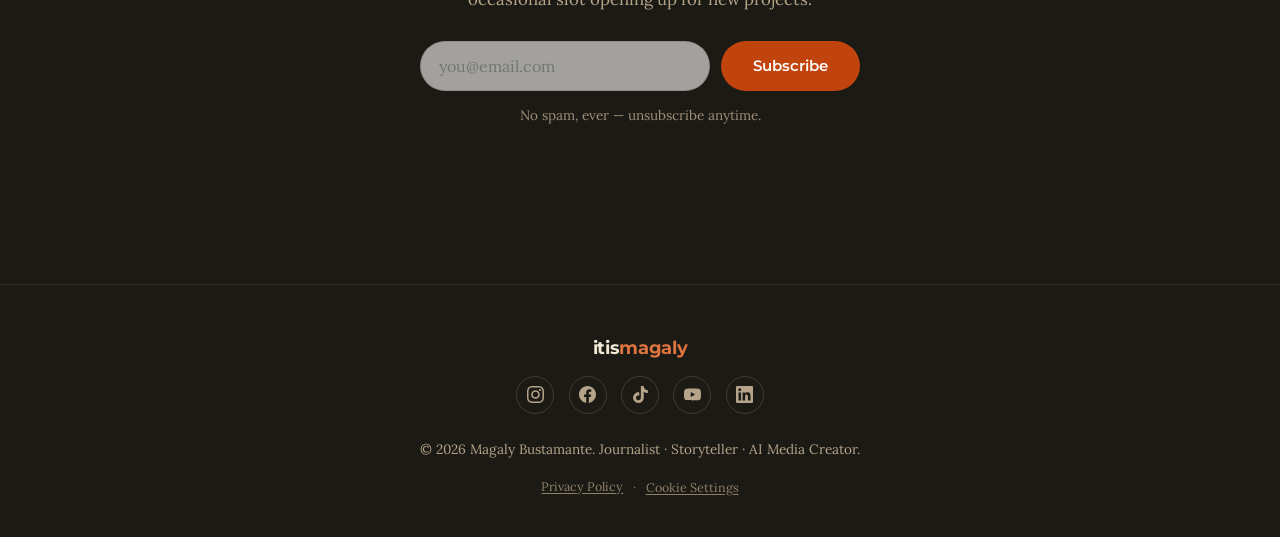
==== commit 836e8df6: "Remove muddy glass card from newsletter section The semi-transparent glass card over the dark backgr" ====
--- a/index.html
+++ b/index.html
@@ -451,11 +451,11 @@
 
 <!-- NEWSLETTER -->
 <section class="newsletter" id="newsletter">
-  <div class="newsletter-inner glass reveal">
+  <div class="newsletter-inner reveal">
     <p class="kicker" data-i18n="newsletter.kicker">Stay in the loop</p>
     <h2 data-i18n="newsletter.title">Stories, before anyone else sees them.</h2>
     <p class="section-sub" data-i18n="newsletter.sub">Behind-the-scenes from Understory, AI video experiments, and the occasional slot opening up for new projects.</p>
-    <form action="https://buttondown.com/api/emails/embed-subscribe/consultoria" method="post" class="newsletter-form embeddable-buttondown-form">
+    <form action="https://buttondown.com/api/emails/embed-subscribe/itismagaly" method="post" class="newsletter-form embeddable-buttondown-form">
       <label for="bd-email" class="sr-only" data-i18n="newsletter.label">Email address</label>
       <input type="email" name="email" id="bd-email" required autocomplete="email" placeholder="you@email.com" data-i18n-placeholder="newsletter.placeholder">
       <button type="submit" class="btn btn-primary btn-glow" data-i18n="newsletter.submit">Subscribe</button>
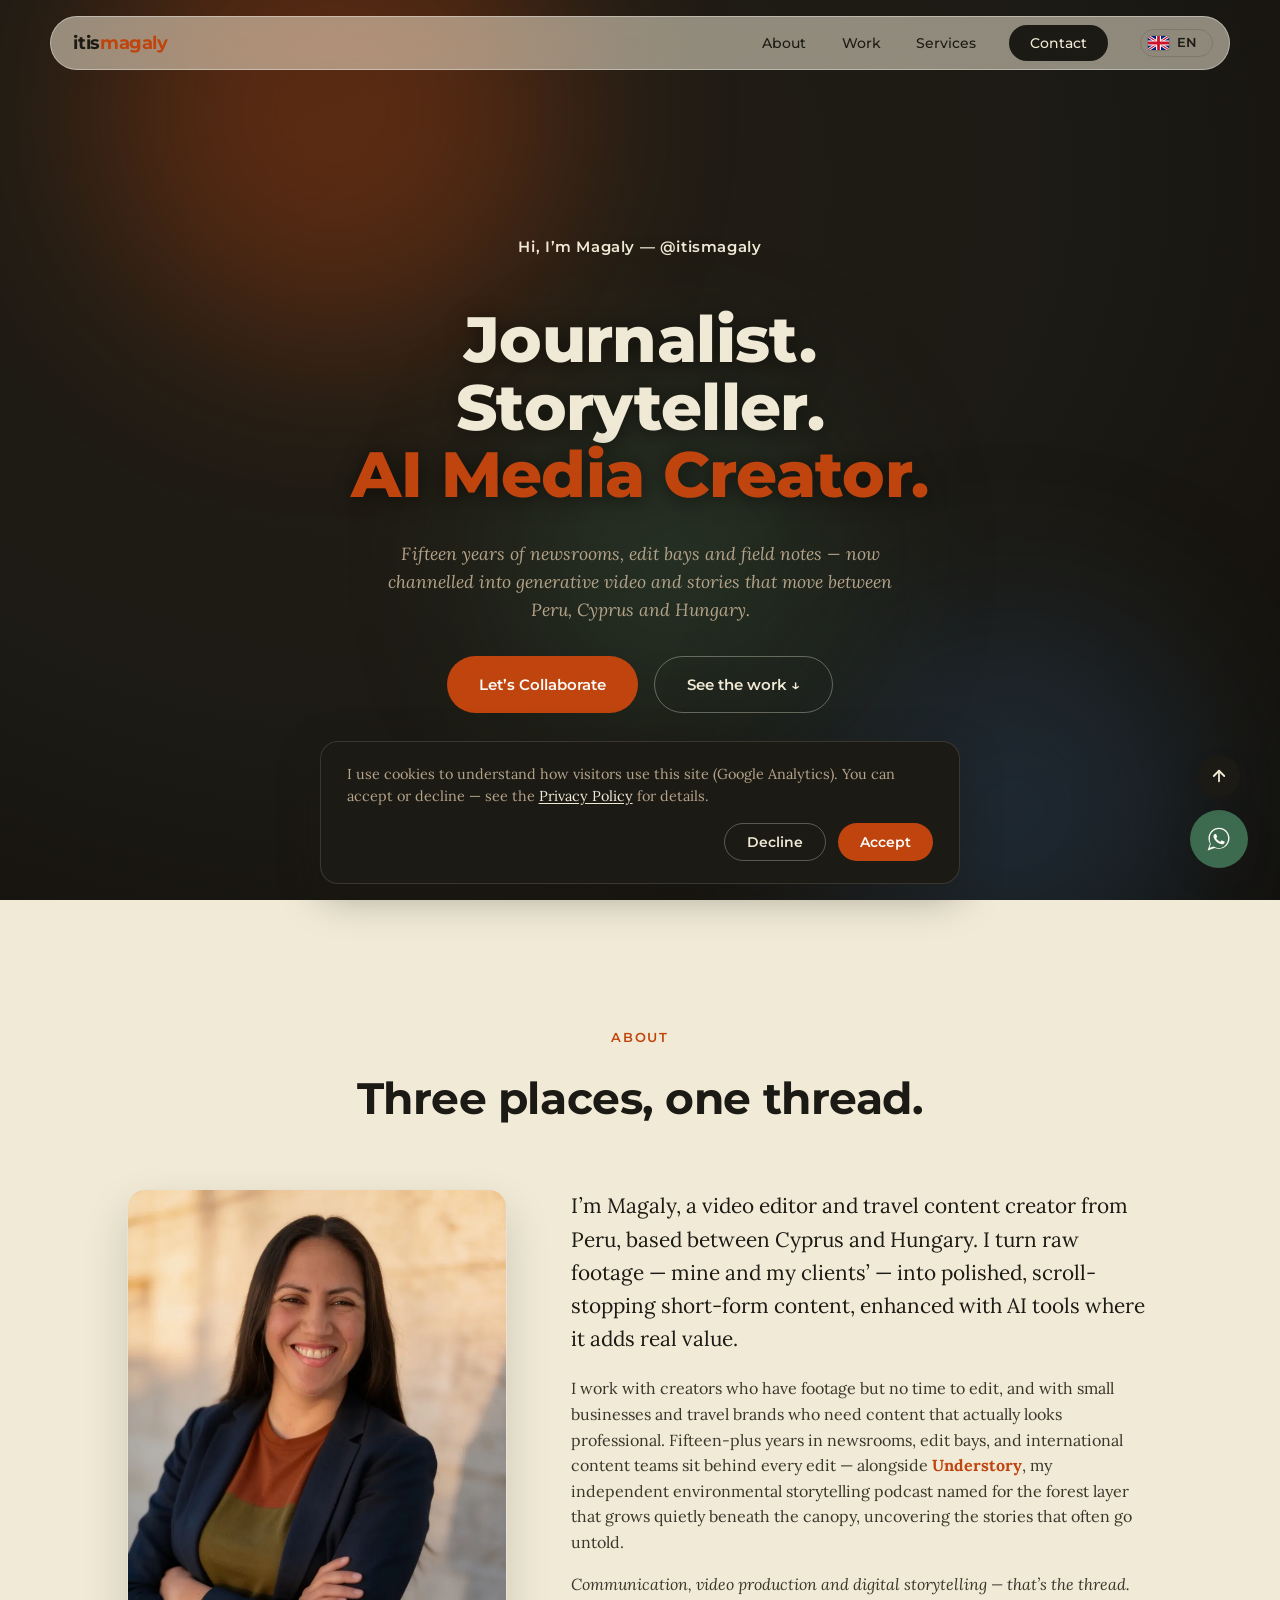
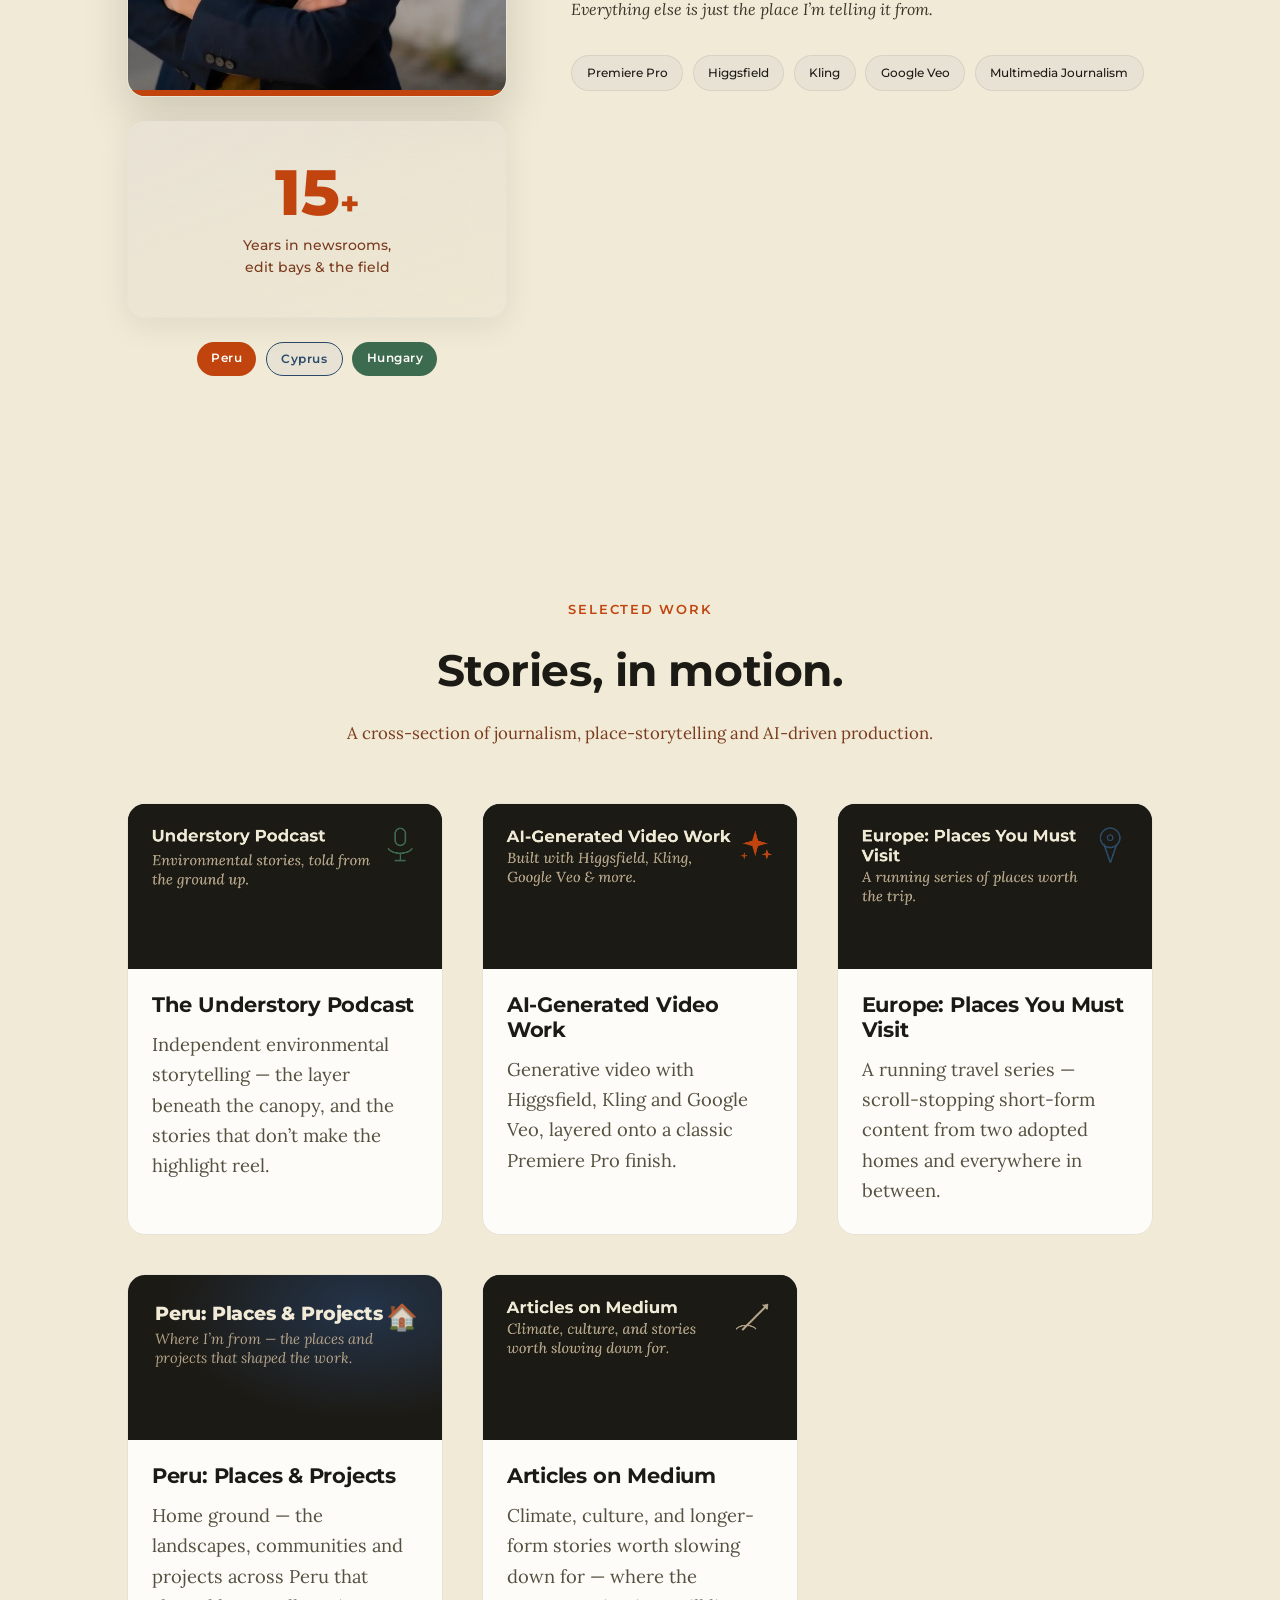
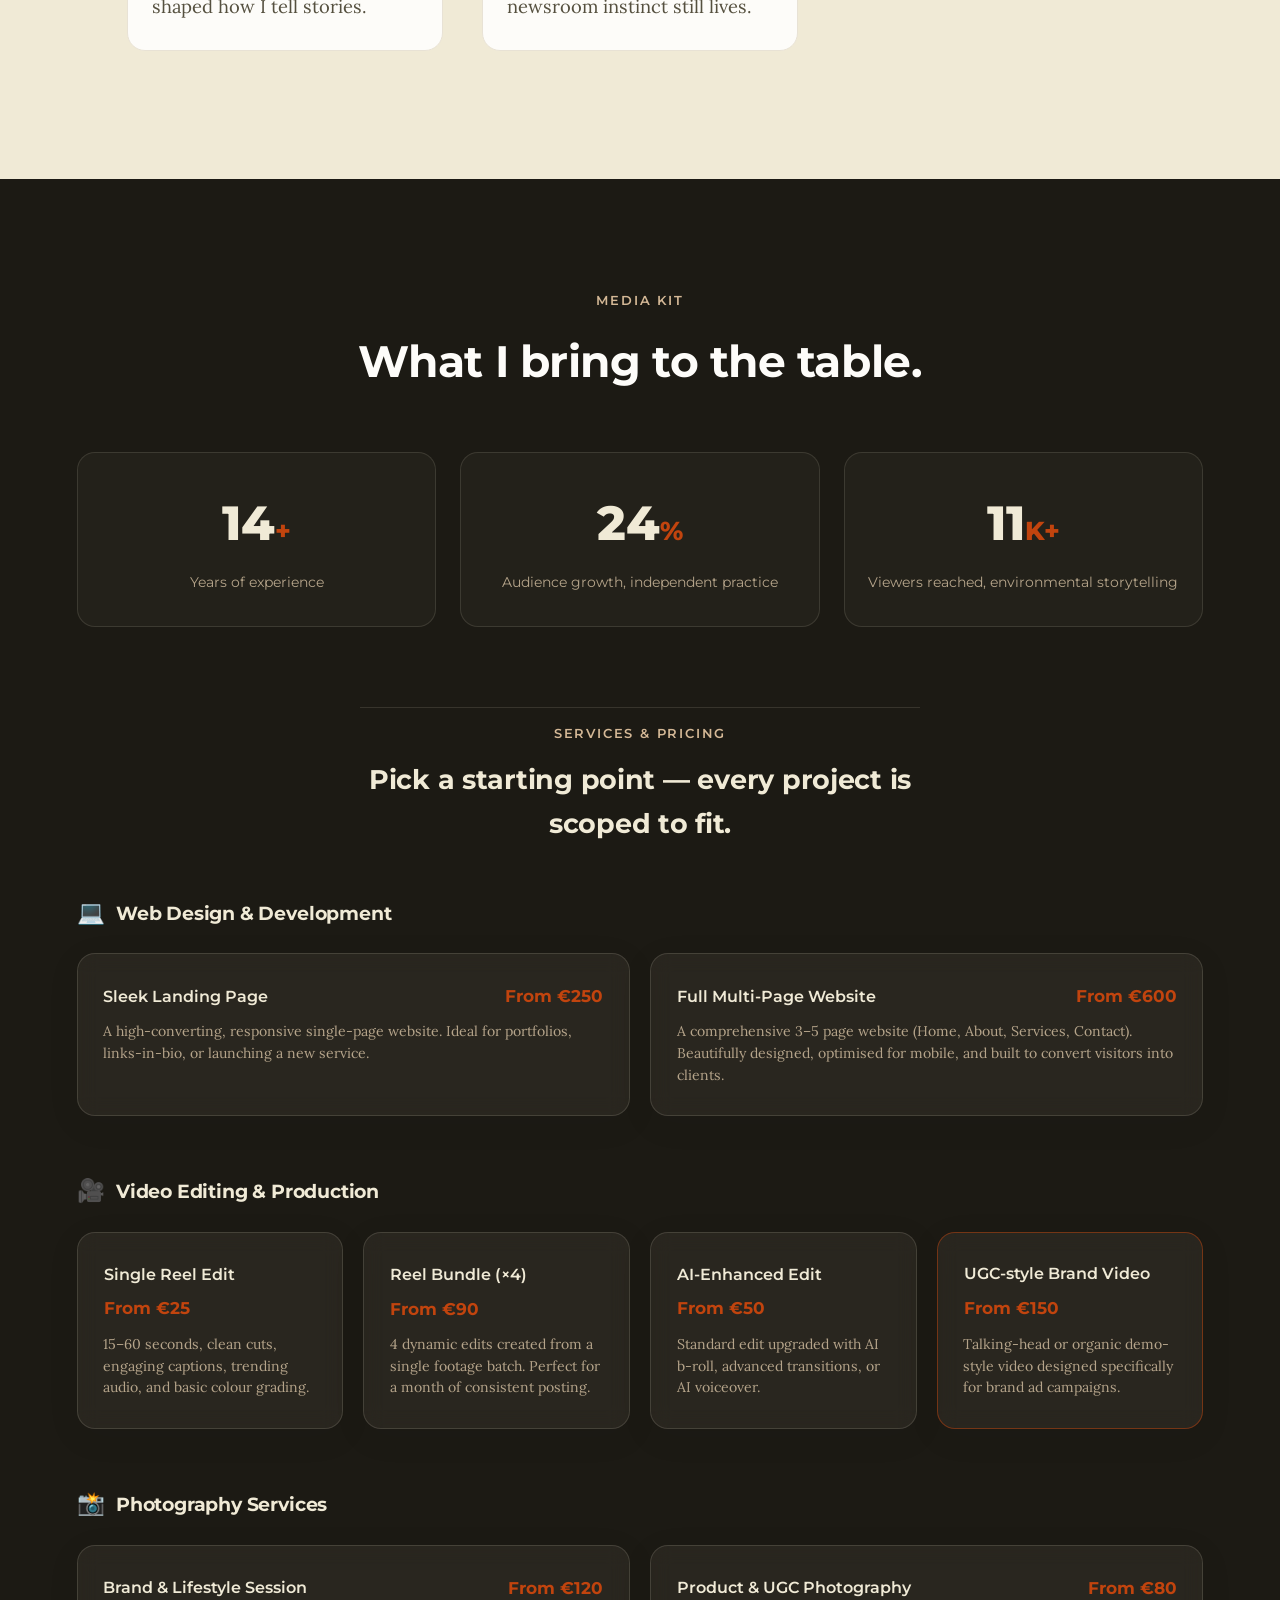
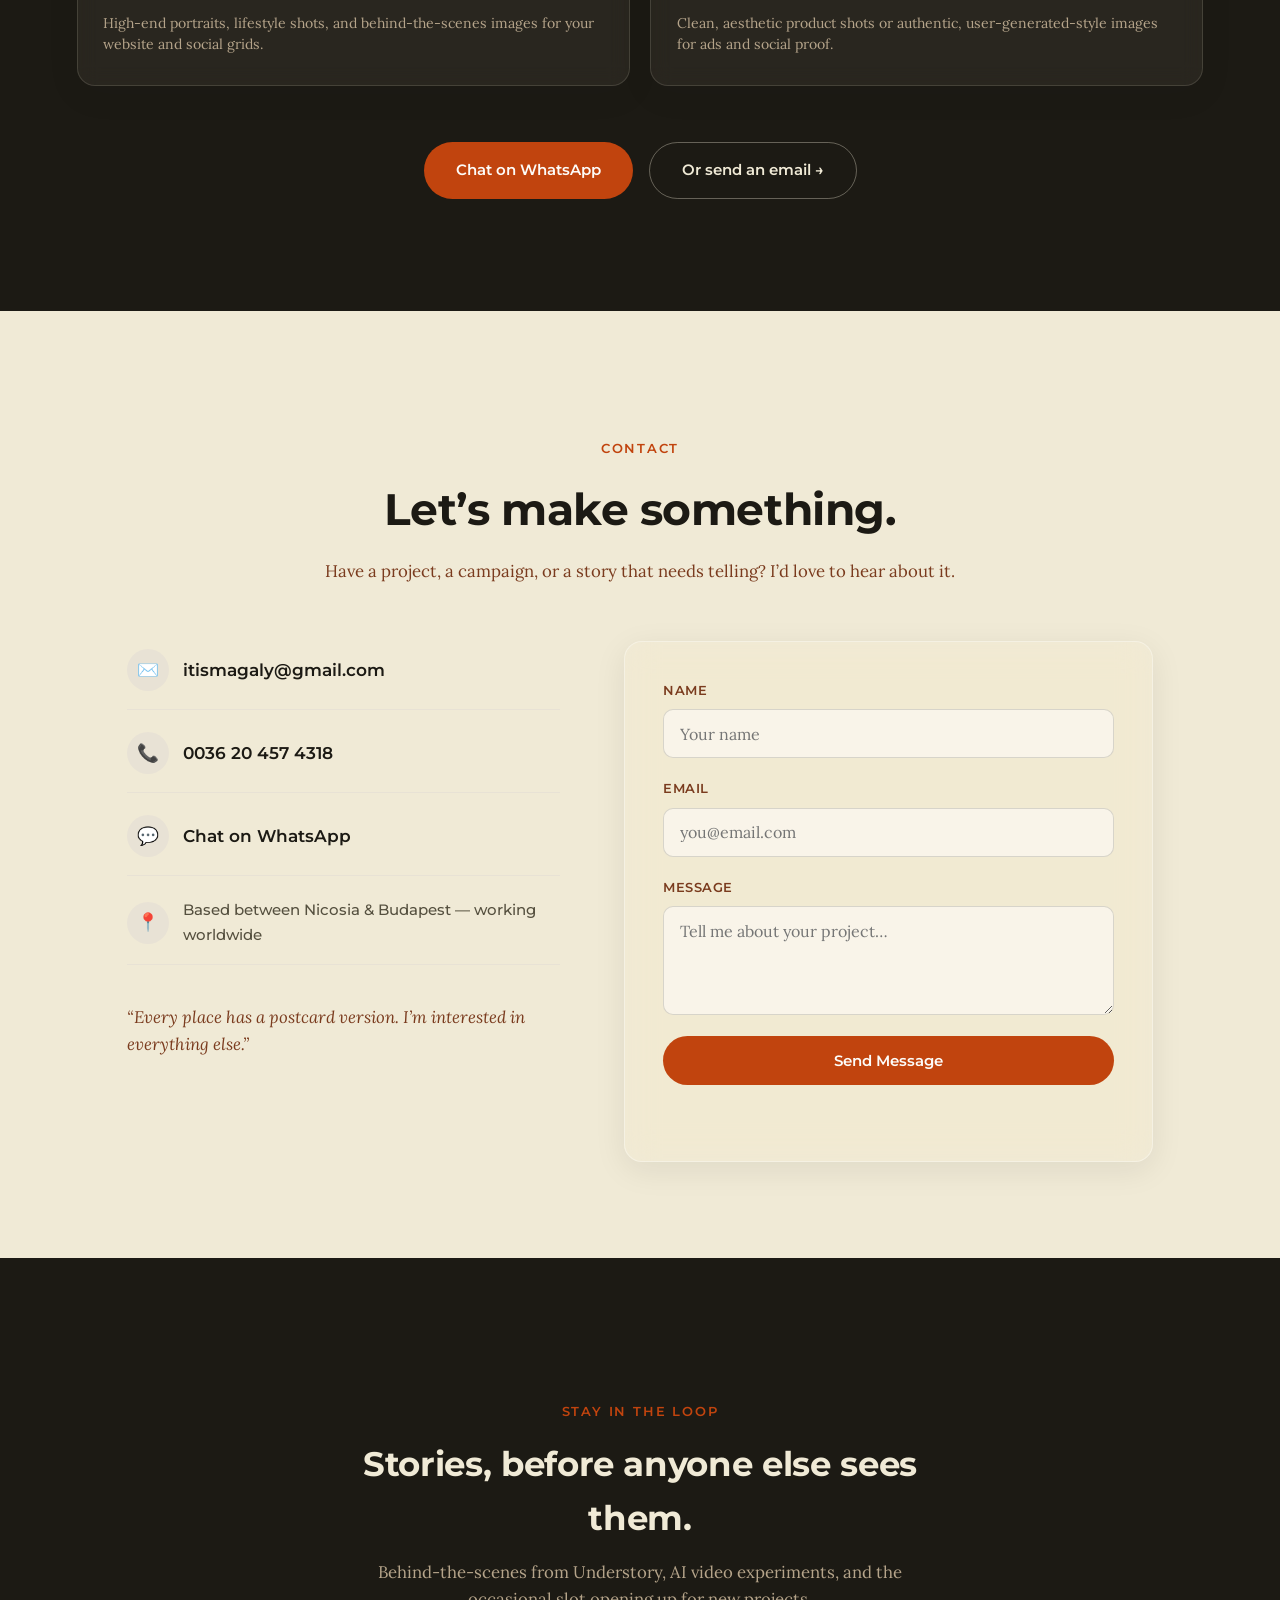
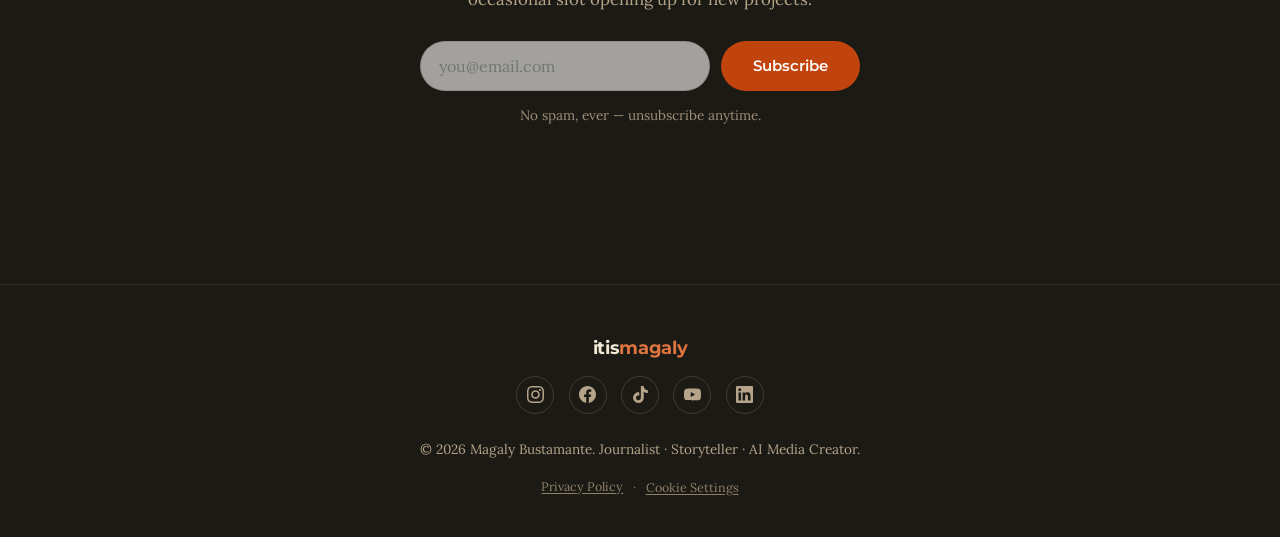
==== commit 5413de0e: "Update AI-generated work card to new YouTube playlist Co-Authored-By: Claude Opus 5.5 <noreply@anthr" ====
--- a/index.html
+++ b/index.html
@@ -5,10 +5,22 @@
 <meta name="viewport" content="width=device-width, initial-scale=1.0">
 <meta name="google-site-verification" content="sNaOWu174qwGt184i1YKpu8s0p1bx9-WuOgKT7xO998" />
 
-<!-- Google Analytics — script is only injected after cookie consent is granted, see script.js -->
+<!-- Google Analytics (Consent Mode v2) — storage is denied by default; no cookies are set until
+     the visitor accepts on the banner. Without consent GA only receives cookieless pings. See script.js -->
 <script>
   window.dataLayer = window.dataLayer || [];
   function gtag(){dataLayer.push(arguments);}
+  gtag('consent', 'default', {
+    ad_storage: 'denied',
+    ad_user_data: 'denied',
+    ad_personalization: 'denied',
+    analytics_storage: 'denied'
+  });
+  try {
+    if (localStorage.getItem('itismagaly-cookie-consent') === 'granted') {
+      gtag('consent', 'update', { analytics_storage: 'granted' });
+    }
+  } catch (e) {}
 </script>
 
 <title>itismagaly — Journalist, Storyteller &amp; AI Media Creator</title>
@@ -222,7 +234,7 @@
       </div>
     </a>
 
-    <a class="card reveal" data-tag="ai" href="https://www.youtube.com/playlist?list=PLd1mB99e3rIVuTRTNx0jKZxGHqfq9HaEy" target="_blank" rel="noopener">
+    <a class="card reveal" data-tag="ai" href="https://www.youtube.com/playlist?list=PLZnfa3ibSWws" target="_blank" rel="noopener">
       <div class="card-media">
         <picture>
           <source srcset="assets/img/work-ai-video.webp" type="image/webp">
